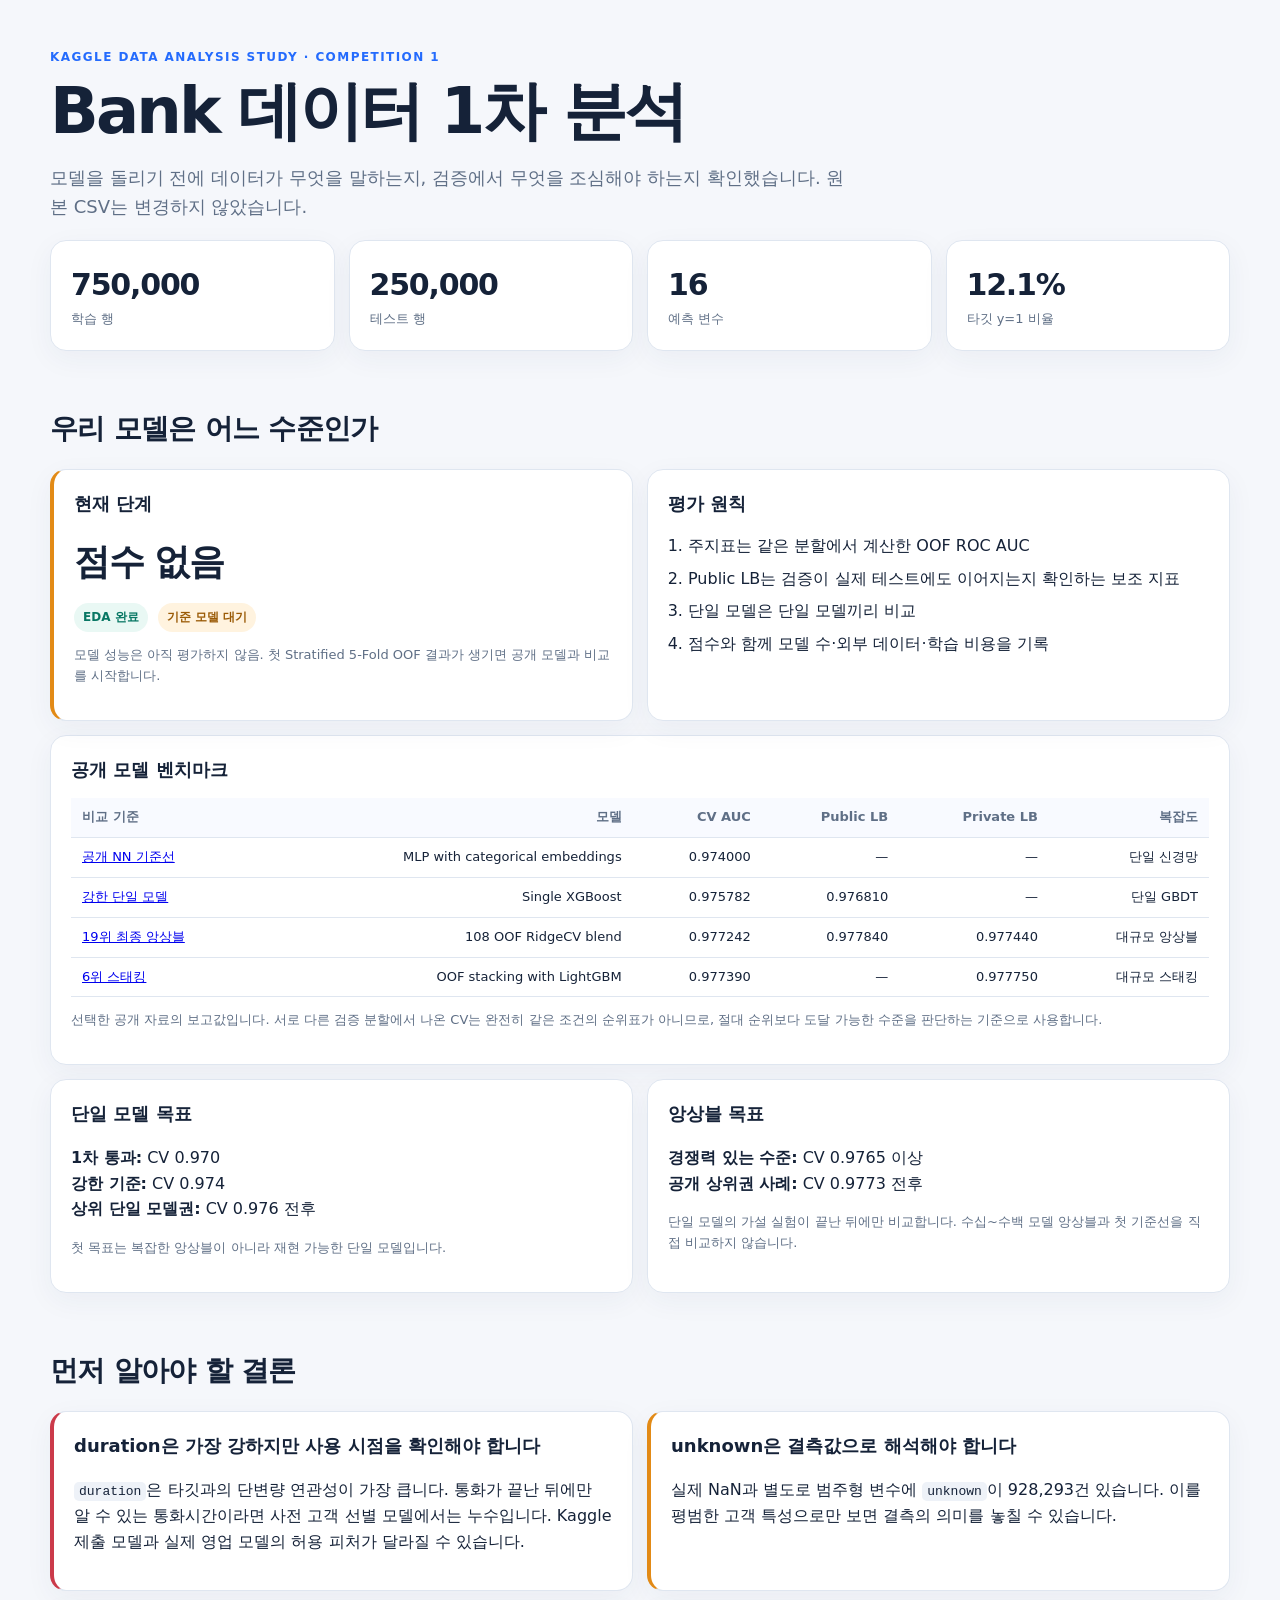
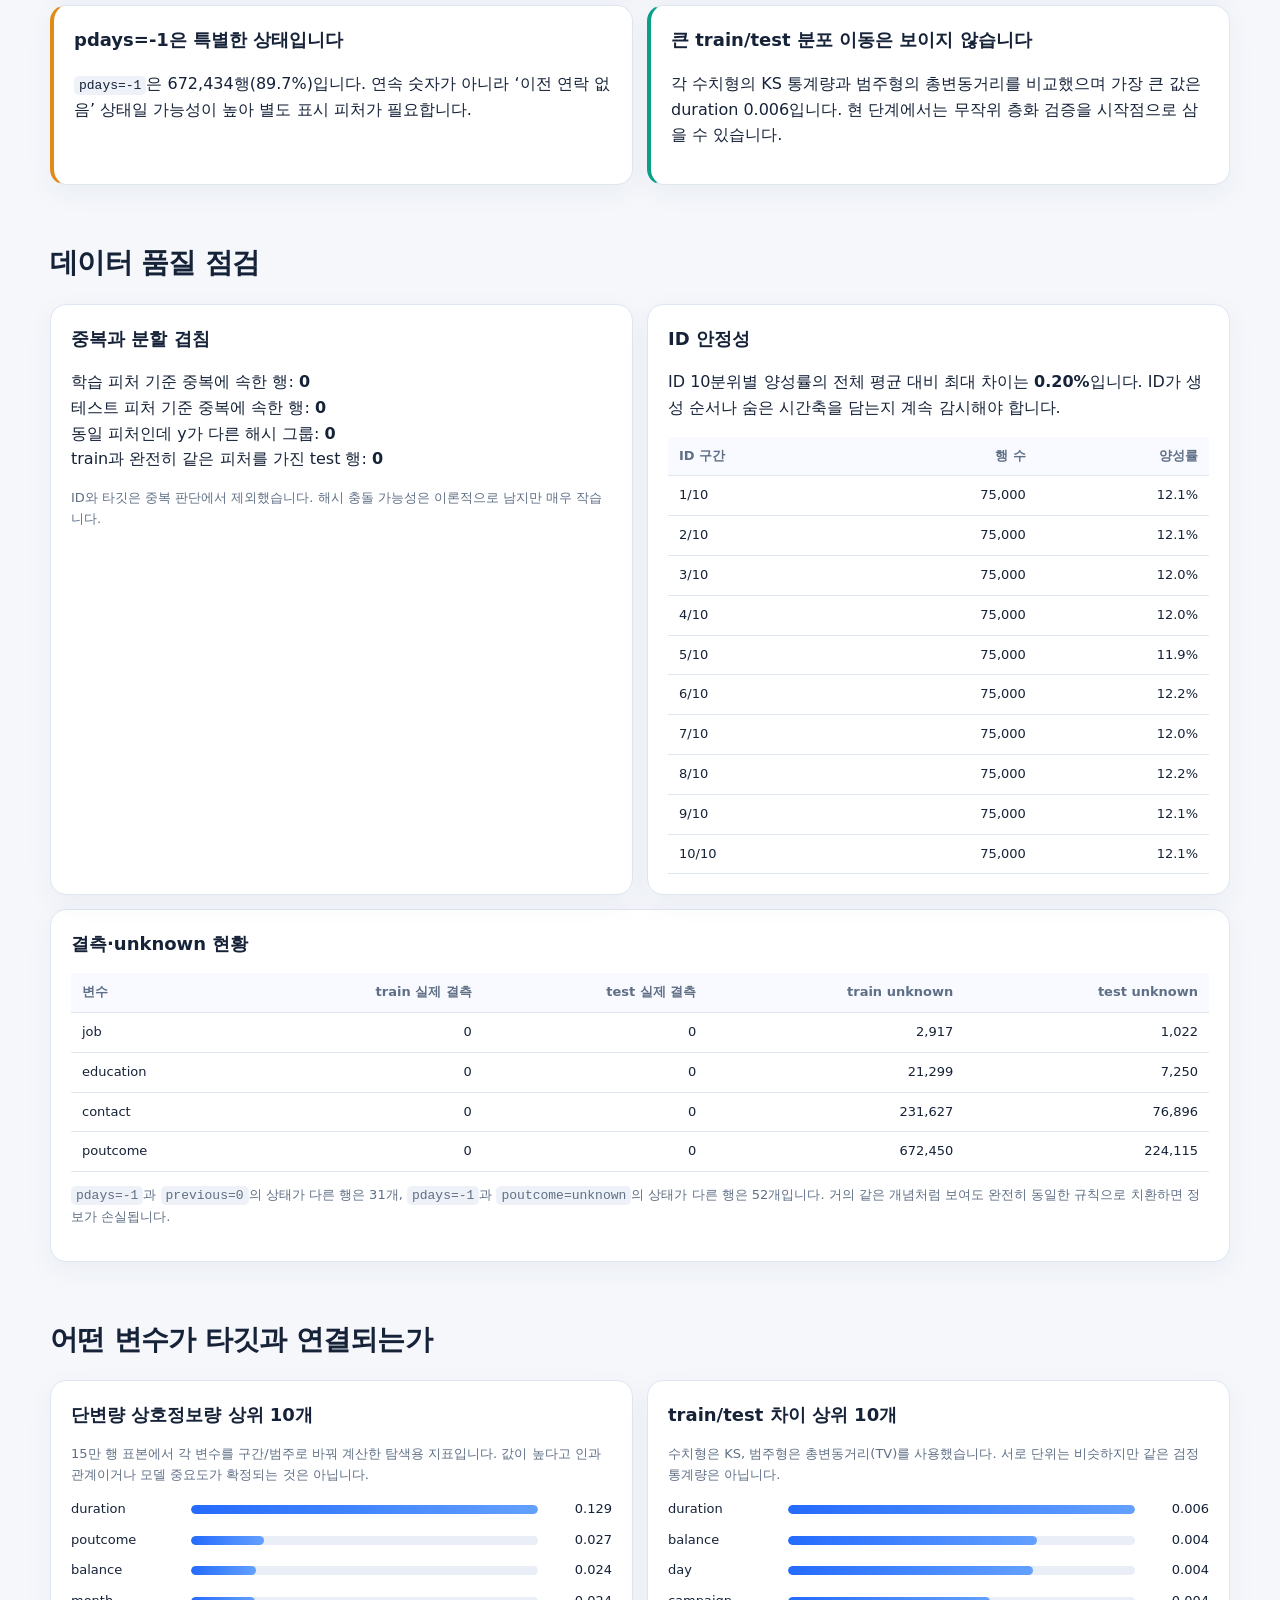
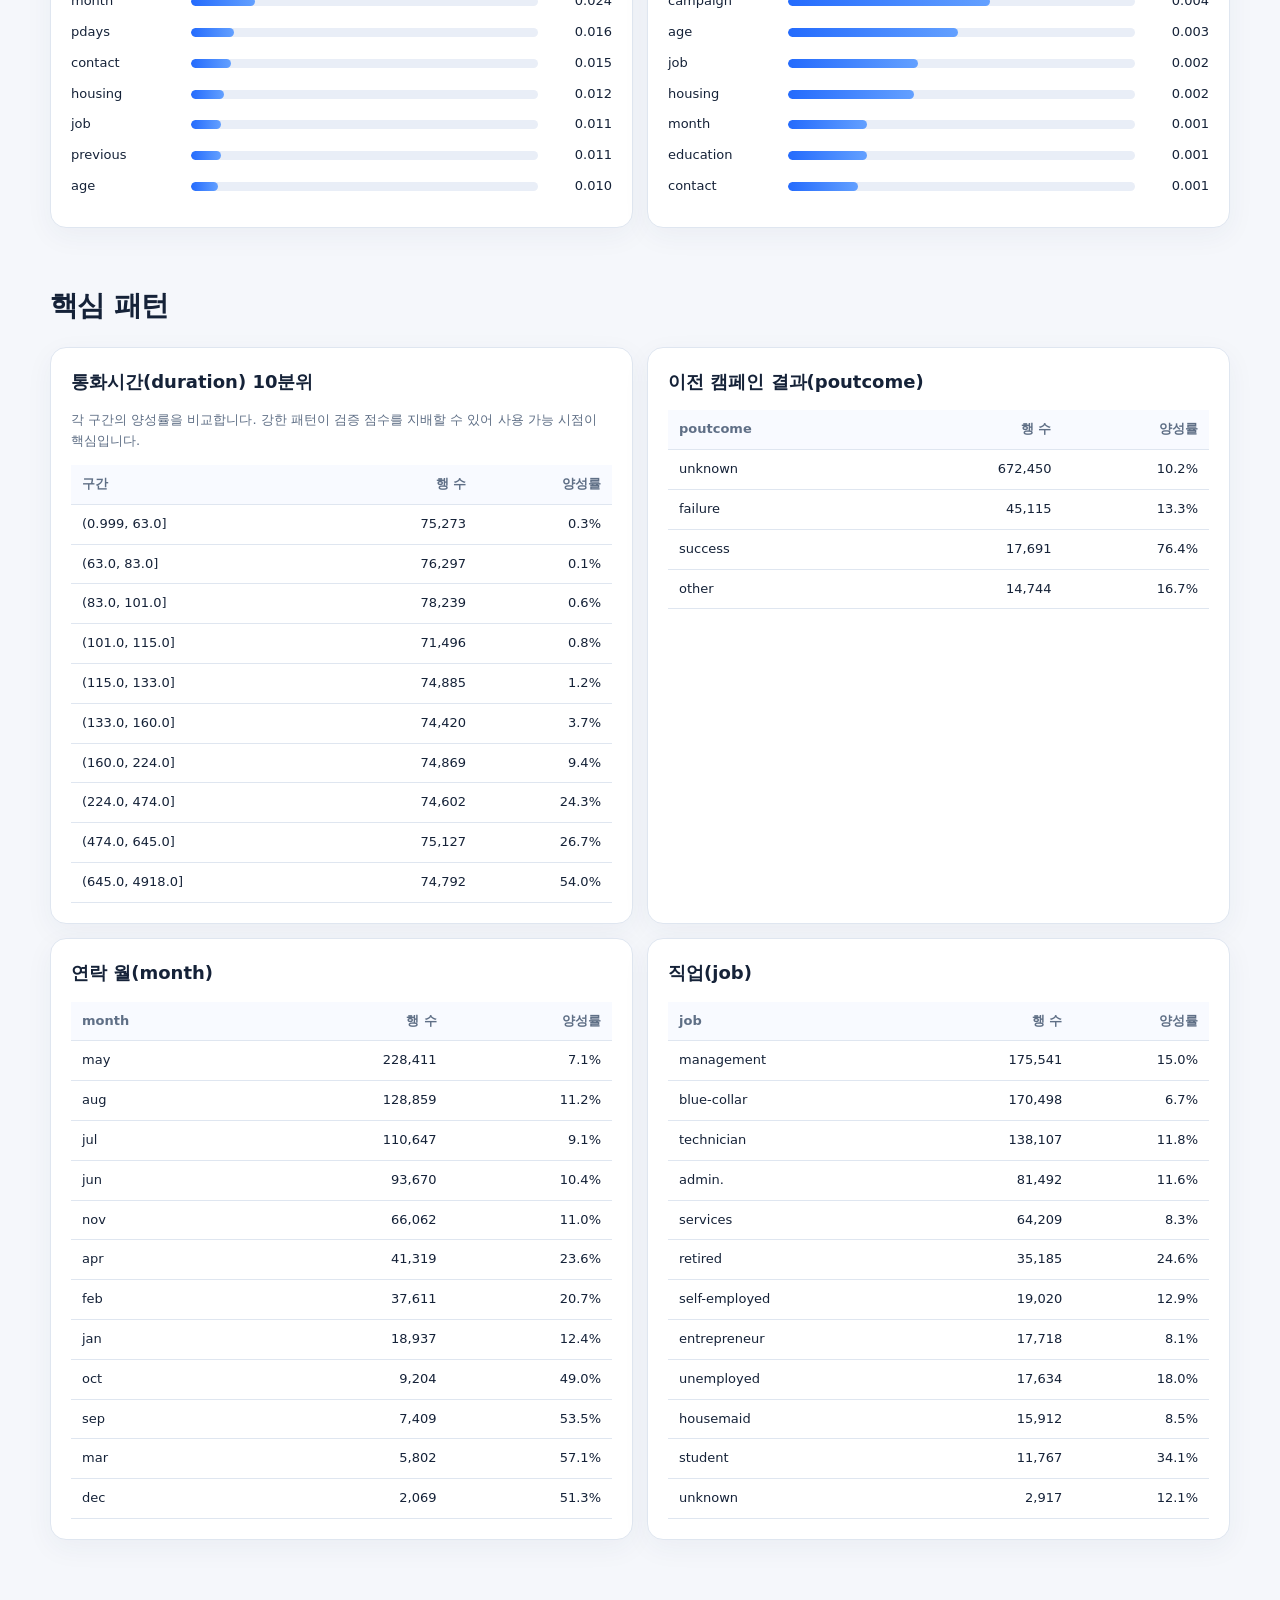
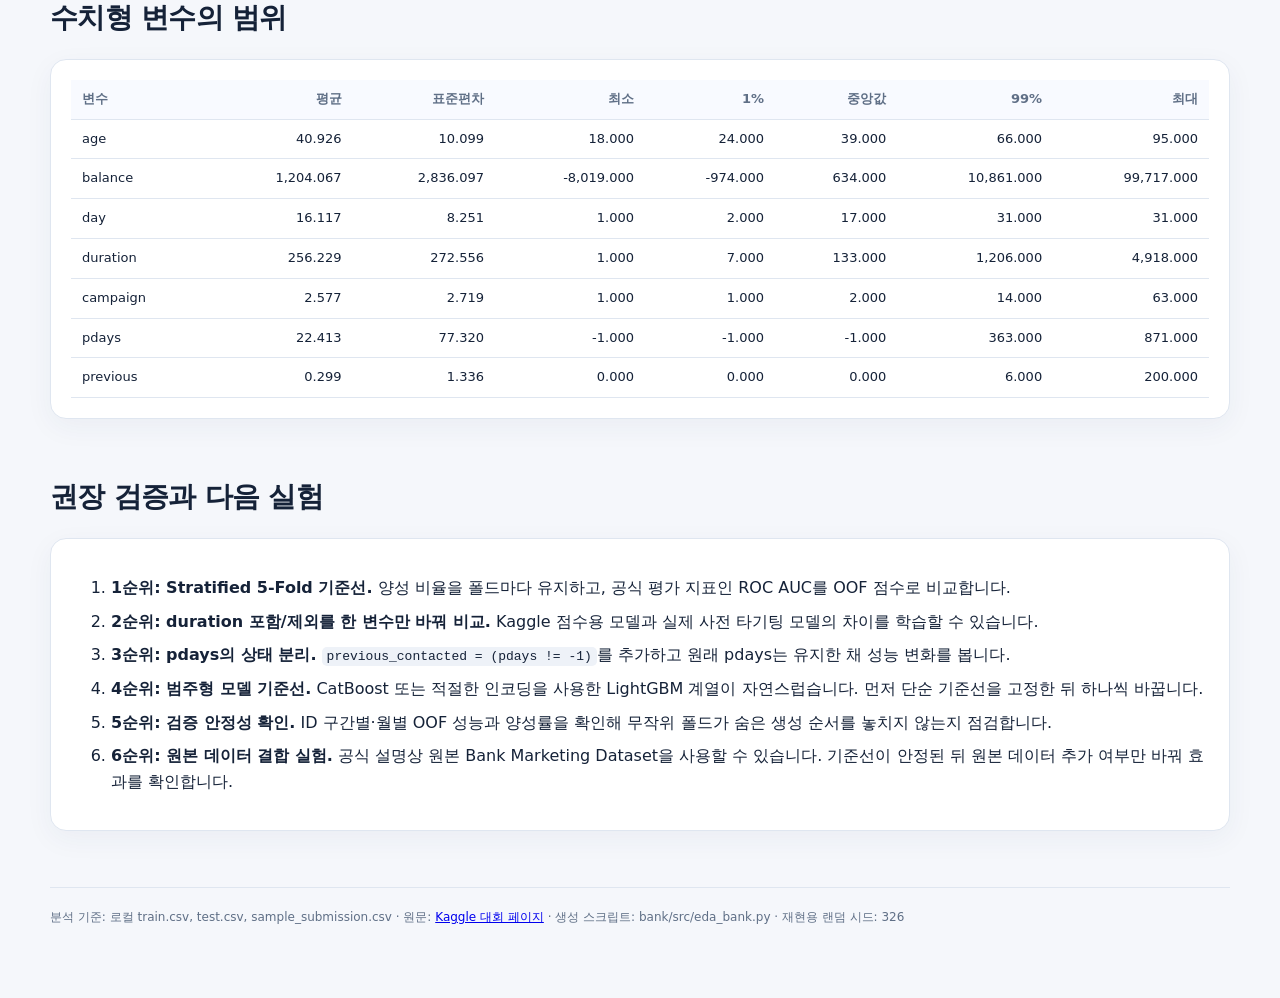
==== docs/index.html @ 04b2d2ef "Add public model benchmark dashboard" ====
<!doctype html><html lang="ko"><head><meta charset="utf-8"><meta name="viewport" content="width=device-width,initial-scale=1"><meta name="description" content="Bank Kaggle 데이터 1차 EDA"><title>Bank 데이터 1차 분석</title><style>
    :root{--bg:#f5f7fb;--card:#fff;--ink:#152238;--muted:#5f6f86;--line:#dfe6f0;--blue:#246bfd;--teal:#0b9f8a;--amber:#e28a16;--red:#cb3a4a}
    *{box-sizing:border-box}body{margin:0;background:var(--bg);color:var(--ink);font-family:Inter,"Noto Sans KR",system-ui,sans-serif;line-height:1.6}
    main{width:min(1180px,calc(100% - 32px));margin:auto;padding:48px 0 72px}.eyebrow{color:var(--blue);font-weight:800;font-size:12px;letter-spacing:.12em;text-transform:uppercase}
    h1{font-size:clamp(36px,6vw,64px);line-height:1.08;letter-spacing:-.045em;margin:10px 0 14px}.lead{font-size:18px;color:var(--muted);max-width:800px}
    h2{font-size:28px;letter-spacing:-.025em;margin:56px 0 18px}h3{margin:0 0 14px;font-size:18px}.grid{display:grid;grid-template-columns:repeat(4,1fr);gap:14px}.two{grid-template-columns:repeat(2,1fr)}
    .card,article{background:var(--card);border:1px solid var(--line);border-radius:16px;padding:20px;box-shadow:0 8px 28px rgba(33,56,93,.05)}.metric{font-size:30px;font-weight:800;letter-spacing:-.04em}.label,.note{color:var(--muted);font-size:13px}
    .finding{border-left:4px solid var(--blue)}.warning{border-left-color:var(--amber)}.risk{border-left-color:var(--red)}.good{border-left-color:var(--teal)}
    .status-line{display:flex;align-items:center;gap:10px;margin-top:12px}.pill{display:inline-flex;padding:5px 9px;border-radius:999px;background:#e9f8f4;color:#087764;font-size:12px;font-weight:800}.pending{background:#fff3df;color:#9a5a05}.score-empty{font-size:36px;font-weight:800;letter-spacing:-.04em}.rule-list{margin:0;padding-left:20px}.rule-list li{margin:7px 0}
    .table-wrap{overflow-x:auto}table{width:100%;border-collapse:collapse;font-size:13px}th,td{padding:9px 11px;border-bottom:1px solid var(--line);text-align:right;white-space:nowrap}th{color:var(--muted);font-weight:700;background:#f8faff}th:first-child,td:first-child{text-align:left}
    .bar-row{display:grid;grid-template-columns:110px 1fr 64px;gap:10px;align-items:center;margin:10px 0;font-size:13px}.bar-track{height:9px;background:#e9eef7;border-radius:9px;overflow:hidden}.bar-track span{display:block;height:100%;background:linear-gradient(90deg,var(--blue),#63a0ff);border-radius:9px}.bar-value{text-align:right;font-variant-numeric:tabular-nums}
    code{background:#eef2f8;padding:2px 5px;border-radius:5px}ol li{margin:8px 0}.small{font-size:12px;color:var(--muted)}footer{margin-top:56px;padding-top:20px;border-top:1px solid var(--line);color:var(--muted);font-size:12px}
    @media(max-width:820px){.grid,.two{grid-template-columns:1fr 1fr}}@media(max-width:560px){main{padding-top:28px}.grid,.two{grid-template-columns:1fr}.bar-row{grid-template-columns:88px 1fr 58px}h2{margin-top:42px}}
    </style></head>
    <body><main><div class="eyebrow">Kaggle Data Analysis Study · Competition 1</div><h1>Bank 데이터 1차 분석</h1>
    <p class="lead">모델을 돌리기 전에 데이터가 무엇을 말하는지, 검증에서 무엇을 조심해야 하는지 확인했습니다. 원본 CSV는 변경하지 않았습니다.</p>
    <section class="grid"><div class="card"><div class="metric">750,000</div><div class="label">학습 행</div></div><div class="card"><div class="metric">250,000</div><div class="label">테스트 행</div></div><div class="card"><div class="metric">16</div><div class="label">예측 변수</div></div><div class="card"><div class="metric">12.1%</div><div class="label">타깃 y=1 비율</div></div></section>

    <h2>우리 모델은 어느 수준인가</h2><section class="grid two">
      <article class="finding warning"><h3>현재 단계</h3><div class="score-empty">점수 없음</div><div class="status-line"><span class="pill">EDA 완료</span><span class="pill pending">기준 모델 대기</span></div><p class="note">모델 성능은 아직 평가하지 않음. 첫 Stratified 5-Fold OOF 결과가 생기면 공개 모델과 비교를 시작합니다.</p></article>
      <article><h3>평가 원칙</h3><ol class="rule-list"><li>주지표는 같은 분할에서 계산한 OOF ROC AUC</li><li>Public LB는 검증이 실제 테스트에도 이어지는지 확인하는 보조 지표</li><li>단일 모델은 단일 모델끼리 비교</li><li>점수와 함께 모델 수·외부 데이터·학습 비용을 기록</li></ol></article>
    </section>
    <article style="margin-top:14px"><h3>공개 모델 벤치마크</h3><div class="table-wrap"><table><thead><tr><th>비교 기준</th><th>모델</th><th>CV AUC</th><th>Public LB</th><th>Private LB</th><th>복잡도</th></tr></thead><tbody><tr><td><a href="https://www.kaggle.com/competitions/playground-series-s5e8/discussion/600617" target="_blank" rel="noopener noreferrer">공개 NN 기준선</a></td><td>MLP with categorical embeddings</td><td>0.974000</td><td>—</td><td>—</td><td>단일 신경망</td></tr><tr><td><a href="https://www.kaggle.com/code/mahoganybuttstrings/pg-s5e8-single-xgb-cv-0-975782-lb-0-97681" target="_blank" rel="noopener noreferrer">강한 단일 모델</a></td><td>Single XGBoost</td><td>0.975782</td><td>0.976810</td><td>—</td><td>단일 GBDT</td></tr><tr><td><a href="https://www.kaggle.com/competitions/playground-series-s5e8/writeups/19th-place-solution-108-oofs-blending-with-ridgecv" target="_blank" rel="noopener noreferrer">19위 최종 앙상블</a></td><td>108 OOF RidgeCV blend</td><td>0.977242</td><td>0.977840</td><td>0.977440</td><td>대규모 앙상블</td></tr><tr><td><a href="https://www.kaggle.com/competitions/playground-series-s5e8/writeups/6th-place-solution-oof-stacking-with-lgbm" target="_blank" rel="noopener noreferrer">6위 스태킹</a></td><td>OOF stacking with LightGBM</td><td>0.977390</td><td>—</td><td>0.977750</td><td>대규모 스태킹</td></tr></tbody></table></div><p class="note">선택한 공개 자료의 보고값입니다. 서로 다른 검증 분할에서 나온 CV는 완전히 같은 조건의 순위표가 아니므로, 절대 순위보다 도달 가능한 수준을 판단하는 기준으로 사용합니다.</p></article>
    <section class="grid two" style="margin-top:14px"><article><h3>단일 모델 목표</h3><p><strong>1차 통과:</strong> CV 0.970<br><strong>강한 기준:</strong> CV 0.974<br><strong>상위 단일 모델권:</strong> CV 0.976 전후</p><p class="note">첫 목표는 복잡한 앙상블이 아니라 재현 가능한 단일 모델입니다.</p></article><article><h3>앙상블 목표</h3><p><strong>경쟁력 있는 수준:</strong> CV 0.9765 이상<br><strong>공개 상위권 사례:</strong> CV 0.9773 전후</p><p class="note">단일 모델의 가설 실험이 끝난 뒤에만 비교합니다. 수십~수백 모델 앙상블과 첫 기준선을 직접 비교하지 않습니다.</p></article></section>

    <h2>먼저 알아야 할 결론</h2><section class="grid two">
      <article class="finding risk"><h3>duration은 가장 강하지만 사용 시점을 확인해야 합니다</h3><p><code>duration</code>은 타깃과의 단변량 연관성이 가장 큽니다. 통화가 끝난 뒤에만 알 수 있는 통화시간이라면 사전 고객 선별 모델에서는 누수입니다. Kaggle 제출 모델과 실제 영업 모델의 허용 피처가 달라질 수 있습니다.</p></article>
      <article class="finding warning"><h3>unknown은 결측값으로 해석해야 합니다</h3><p>실제 NaN과 별도로 범주형 변수에 <code>unknown</code>이 928,293건 있습니다. 이를 평범한 고객 특성으로만 보면 결측의 의미를 놓칠 수 있습니다.</p></article>
      <article class="finding warning"><h3>pdays=-1은 특별한 상태입니다</h3><p><code>pdays=-1</code>은 672,434행(89.7%)입니다. 연속 숫자가 아니라 ‘이전 연락 없음’ 상태일 가능성이 높아 별도 표시 피처가 필요합니다.</p></article>
      <article class="finding good"><h3>큰 train/test 분포 이동은 보이지 않습니다</h3><p>각 수치형의 KS 통계량과 범주형의 총변동거리를 비교했으며 가장 큰 값은 duration 0.006입니다. 현 단계에서는 무작위 층화 검증을 시작점으로 삼을 수 있습니다.</p></article>
    </section>

    <h2>데이터 품질 점검</h2><section class="grid two"><article><h3>중복과 분할 겹침</h3>
      <p>학습 피처 기준 중복에 속한 행: <strong>0</strong><br>테스트 피처 기준 중복에 속한 행: <strong>0</strong><br>동일 피처인데 y가 다른 해시 그룹: <strong>0</strong><br>train과 완전히 같은 피처를 가진 test 행: <strong>0</strong></p>
      <p class="note">ID와 타깃은 중복 판단에서 제외했습니다. 해시 충돌 가능성은 이론적으로 남지만 매우 작습니다.</p></article>
      <article><h3>ID 안정성</h3><p>ID 10분위별 양성률의 전체 평균 대비 최대 차이는 <strong>0.20%</strong>입니다. ID가 생성 순서나 숨은 시간축을 담는지 계속 감시해야 합니다.</p><div class="table-wrap"><table><thead><tr><th>ID 구간</th><th>행 수</th><th>양성률</th></tr></thead><tbody><tr><td>1/10</td><td>75,000</td><td>12.1%</td></tr><tr><td>2/10</td><td>75,000</td><td>12.1%</td></tr><tr><td>3/10</td><td>75,000</td><td>12.0%</td></tr><tr><td>4/10</td><td>75,000</td><td>12.0%</td></tr><tr><td>5/10</td><td>75,000</td><td>11.9%</td></tr><tr><td>6/10</td><td>75,000</td><td>12.2%</td></tr><tr><td>7/10</td><td>75,000</td><td>12.0%</td></tr><tr><td>8/10</td><td>75,000</td><td>12.2%</td></tr><tr><td>9/10</td><td>75,000</td><td>12.1%</td></tr><tr><td>10/10</td><td>75,000</td><td>12.1%</td></tr></tbody></table></div></article></section>
    <article style="margin-top:14px"><h3>결측·unknown 현황</h3><div class="table-wrap"><table><thead><tr><th>변수</th><th>train 실제 결측</th><th>test 실제 결측</th><th>train unknown</th><th>test unknown</th></tr></thead><tbody><tr><td>job</td><td>0</td><td>0</td><td>2,917</td><td>1,022</td></tr><tr><td>education</td><td>0</td><td>0</td><td>21,299</td><td>7,250</td></tr><tr><td>contact</td><td>0</td><td>0</td><td>231,627</td><td>76,896</td></tr><tr><td>poutcome</td><td>0</td><td>0</td><td>672,450</td><td>224,115</td></tr></tbody></table></div><p class="note"><code>pdays=-1</code>과 <code>previous=0</code>의 상태가 다른 행은 31개, <code>pdays=-1</code>과 <code>poutcome=unknown</code>의 상태가 다른 행은 52개입니다. 거의 같은 개념처럼 보여도 완전히 동일한 규칙으로 치환하면 정보가 손실됩니다.</p></article>

    <h2>어떤 변수가 타깃과 연결되는가</h2><section class="grid two"><article><h3>단변량 상호정보량 상위 10개</h3><p class="note">15만 행 표본에서 각 변수를 구간/범주로 바꿔 계산한 탐색용 지표입니다. 값이 높다고 인과관계이거나 모델 중요도가 확정되는 것은 아닙니다.</p><div class="bar-row"><div class="bar-label">duration</div><div class="bar-track"><span style="width:100.0%"></span></div><div class="bar-value">0.129</div></div><div class="bar-row"><div class="bar-label">poutcome</div><div class="bar-track"><span style="width:20.9%"></span></div><div class="bar-value">0.027</div></div><div class="bar-row"><div class="bar-label">balance</div><div class="bar-track"><span style="width:18.8%"></span></div><div class="bar-value">0.024</div></div><div class="bar-row"><div class="bar-label">month</div><div class="bar-track"><span style="width:18.3%"></span></div><div class="bar-value">0.024</div></div><div class="bar-row"><div class="bar-label">pdays</div><div class="bar-track"><span style="width:12.4%"></span></div><div class="bar-value">0.016</div></div><div class="bar-row"><div class="bar-label">contact</div><div class="bar-track"><span style="width:11.6%"></span></div><div class="bar-value">0.015</div></div><div class="bar-row"><div class="bar-label">housing</div><div class="bar-track"><span style="width:9.5%"></span></div><div class="bar-value">0.012</div></div><div class="bar-row"><div class="bar-label">job</div><div class="bar-track"><span style="width:8.7%"></span></div><div class="bar-value">0.011</div></div><div class="bar-row"><div class="bar-label">previous</div><div class="bar-track"><span style="width:8.7%"></span></div><div class="bar-value">0.011</div></div><div class="bar-row"><div class="bar-label">age</div><div class="bar-track"><span style="width:7.8%"></span></div><div class="bar-value">0.010</div></div></article>
    <article><h3>train/test 차이 상위 10개</h3><p class="note">수치형은 KS, 범주형은 총변동거리(TV)를 사용했습니다. 서로 단위는 비슷하지만 같은 검정통계량은 아닙니다.</p><div class="bar-row"><div class="bar-label">duration</div><div class="bar-track"><span style="width:100.0%"></span></div><div class="bar-value">0.006</div></div><div class="bar-row"><div class="bar-label">balance</div><div class="bar-track"><span style="width:71.7%"></span></div><div class="bar-value">0.004</div></div><div class="bar-row"><div class="bar-label">day</div><div class="bar-track"><span style="width:70.7%"></span></div><div class="bar-value">0.004</div></div><div class="bar-row"><div class="bar-label">campaign</div><div class="bar-track"><span style="width:58.1%"></span></div><div class="bar-value">0.004</div></div><div class="bar-row"><div class="bar-label">age</div><div class="bar-track"><span style="width:48.9%"></span></div><div class="bar-value">0.003</div></div><div class="bar-row"><div class="bar-label">job</div><div class="bar-track"><span style="width:37.4%"></span></div><div class="bar-value">0.002</div></div><div class="bar-row"><div class="bar-label">housing</div><div class="bar-track"><span style="width:36.4%"></span></div><div class="bar-value">0.002</div></div><div class="bar-row"><div class="bar-label">month</div><div class="bar-track"><span style="width:22.7%"></span></div><div class="bar-value">0.001</div></div><div class="bar-row"><div class="bar-label">education</div><div class="bar-track"><span style="width:22.7%"></span></div><div class="bar-value">0.001</div></div><div class="bar-row"><div class="bar-label">contact</div><div class="bar-track"><span style="width:20.3%"></span></div><div class="bar-value">0.001</div></div></article></section>

    <h2>핵심 패턴</h2><section class="grid two"><article><h3>통화시간(duration) 10분위</h3><p class="note">각 구간의 양성률을 비교합니다. 강한 패턴이 검증 점수를 지배할 수 있어 사용 가능 시점이 핵심입니다.</p><div class="table-wrap"><table><thead><tr><th>구간</th><th>행 수</th><th>양성률</th></tr></thead><tbody><tr><td>(0.999, 63.0]</td><td>75,273</td><td>0.3%</td></tr><tr><td>(63.0, 83.0]</td><td>76,297</td><td>0.1%</td></tr><tr><td>(83.0, 101.0]</td><td>78,239</td><td>0.6%</td></tr><tr><td>(101.0, 115.0]</td><td>71,496</td><td>0.8%</td></tr><tr><td>(115.0, 133.0]</td><td>74,885</td><td>1.2%</td></tr><tr><td>(133.0, 160.0]</td><td>74,420</td><td>3.7%</td></tr><tr><td>(160.0, 224.0]</td><td>74,869</td><td>9.4%</td></tr><tr><td>(224.0, 474.0]</td><td>74,602</td><td>24.3%</td></tr><tr><td>(474.0, 645.0]</td><td>75,127</td><td>26.7%</td></tr><tr><td>(645.0, 4918.0]</td><td>74,792</td><td>54.0%</td></tr></tbody></table></div></article><article><h3>이전 캠페인 결과(poutcome)</h3><div class="table-wrap"><table><thead><tr><th>poutcome</th><th>행 수</th><th>양성률</th></tr></thead><tbody><tr><td>unknown</td><td>672,450</td><td>10.2%</td></tr><tr><td>failure</td><td>45,115</td><td>13.3%</td></tr><tr><td>success</td><td>17,691</td><td>76.4%</td></tr><tr><td>other</td><td>14,744</td><td>16.7%</td></tr></tbody></table></div></article><article><h3>연락 월(month)</h3><div class="table-wrap"><table><thead><tr><th>month</th><th>행 수</th><th>양성률</th></tr></thead><tbody><tr><td>may</td><td>228,411</td><td>7.1%</td></tr><tr><td>aug</td><td>128,859</td><td>11.2%</td></tr><tr><td>jul</td><td>110,647</td><td>9.1%</td></tr><tr><td>jun</td><td>93,670</td><td>10.4%</td></tr><tr><td>nov</td><td>66,062</td><td>11.0%</td></tr><tr><td>apr</td><td>41,319</td><td>23.6%</td></tr><tr><td>feb</td><td>37,611</td><td>20.7%</td></tr><tr><td>jan</td><td>18,937</td><td>12.4%</td></tr><tr><td>oct</td><td>9,204</td><td>49.0%</td></tr><tr><td>sep</td><td>7,409</td><td>53.5%</td></tr><tr><td>mar</td><td>5,802</td><td>57.1%</td></tr><tr><td>dec</td><td>2,069</td><td>51.3%</td></tr></tbody></table></div></article><article><h3>직업(job)</h3><div class="table-wrap"><table><thead><tr><th>job</th><th>행 수</th><th>양성률</th></tr></thead><tbody><tr><td>management</td><td>175,541</td><td>15.0%</td></tr><tr><td>blue-collar</td><td>170,498</td><td>6.7%</td></tr><tr><td>technician</td><td>138,107</td><td>11.8%</td></tr><tr><td>admin.</td><td>81,492</td><td>11.6%</td></tr><tr><td>services</td><td>64,209</td><td>8.3%</td></tr><tr><td>retired</td><td>35,185</td><td>24.6%</td></tr><tr><td>self-employed</td><td>19,020</td><td>12.9%</td></tr><tr><td>entrepreneur</td><td>17,718</td><td>8.1%</td></tr><tr><td>unemployed</td><td>17,634</td><td>18.0%</td></tr><tr><td>housemaid</td><td>15,912</td><td>8.5%</td></tr><tr><td>student</td><td>11,767</td><td>34.1%</td></tr><tr><td>unknown</td><td>2,917</td><td>12.1%</td></tr></tbody></table></div></article></section>

    <h2>수치형 변수의 범위</h2><article><div class="table-wrap"><table><thead><tr><th>변수</th><th>평균</th><th>표준편차</th><th>최소</th><th>1%</th><th>중앙값</th><th>99%</th><th>최대</th></tr></thead><tbody><tr><td>age</td><td>40.926</td><td>10.099</td><td>18.000</td><td>24.000</td><td>39.000</td><td>66.000</td><td>95.000</td></tr><tr><td>balance</td><td>1,204.067</td><td>2,836.097</td><td>-8,019.000</td><td>-974.000</td><td>634.000</td><td>10,861.000</td><td>99,717.000</td></tr><tr><td>day</td><td>16.117</td><td>8.251</td><td>1.000</td><td>2.000</td><td>17.000</td><td>31.000</td><td>31.000</td></tr><tr><td>duration</td><td>256.229</td><td>272.556</td><td>1.000</td><td>7.000</td><td>133.000</td><td>1,206.000</td><td>4,918.000</td></tr><tr><td>campaign</td><td>2.577</td><td>2.719</td><td>1.000</td><td>1.000</td><td>2.000</td><td>14.000</td><td>63.000</td></tr><tr><td>pdays</td><td>22.413</td><td>77.320</td><td>-1.000</td><td>-1.000</td><td>-1.000</td><td>363.000</td><td>871.000</td></tr><tr><td>previous</td><td>0.299</td><td>1.336</td><td>0.000</td><td>0.000</td><td>0.000</td><td>6.000</td><td>200.000</td></tr></tbody></table></div></article>

    <h2>권장 검증과 다음 실험</h2><article><ol>
      <li><strong>1순위: Stratified 5-Fold 기준선.</strong> 양성 비율을 폴드마다 유지하고, 공식 평가 지표인 ROC AUC를 OOF 점수로 비교합니다.</li>
      <li><strong>2순위: duration 포함/제외를 한 변수만 바꿔 비교.</strong> Kaggle 점수용 모델과 실제 사전 타기팅 모델의 차이를 학습할 수 있습니다.</li>
      <li><strong>3순위: pdays의 상태 분리.</strong> <code>previous_contacted = (pdays != -1)</code>를 추가하고 원래 pdays는 유지한 채 성능 변화를 봅니다.</li>
      <li><strong>4순위: 범주형 모델 기준선.</strong> CatBoost 또는 적절한 인코딩을 사용한 LightGBM 계열이 자연스럽습니다. 먼저 단순 기준선을 고정한 뒤 하나씩 바꿉니다.</li>
      <li><strong>5순위: 검증 안정성 확인.</strong> ID 구간별·월별 OOF 성능과 양성률을 확인해 무작위 폴드가 숨은 생성 순서를 놓치지 않는지 점검합니다.</li>
      <li><strong>6순위: 원본 데이터 결합 실험.</strong> 공식 설명상 원본 Bank Marketing Dataset을 사용할 수 있습니다. 기준선이 안정된 뒤 원본 데이터 추가 여부만 바꿔 효과를 확인합니다.</li>
    </ol></article>
    <footer>분석 기준: 로컬 train.csv, test.csv, sample_submission.csv · 원문: <a href="https://www.kaggle.com/competitions/playground-series-s5e8" target="_blank" rel="noopener noreferrer">Kaggle 대회 페이지</a> · 생성 스크립트: bank/src/eda_bank.py · 재현용 랜덤 시드: 326</footer></main></body></html>
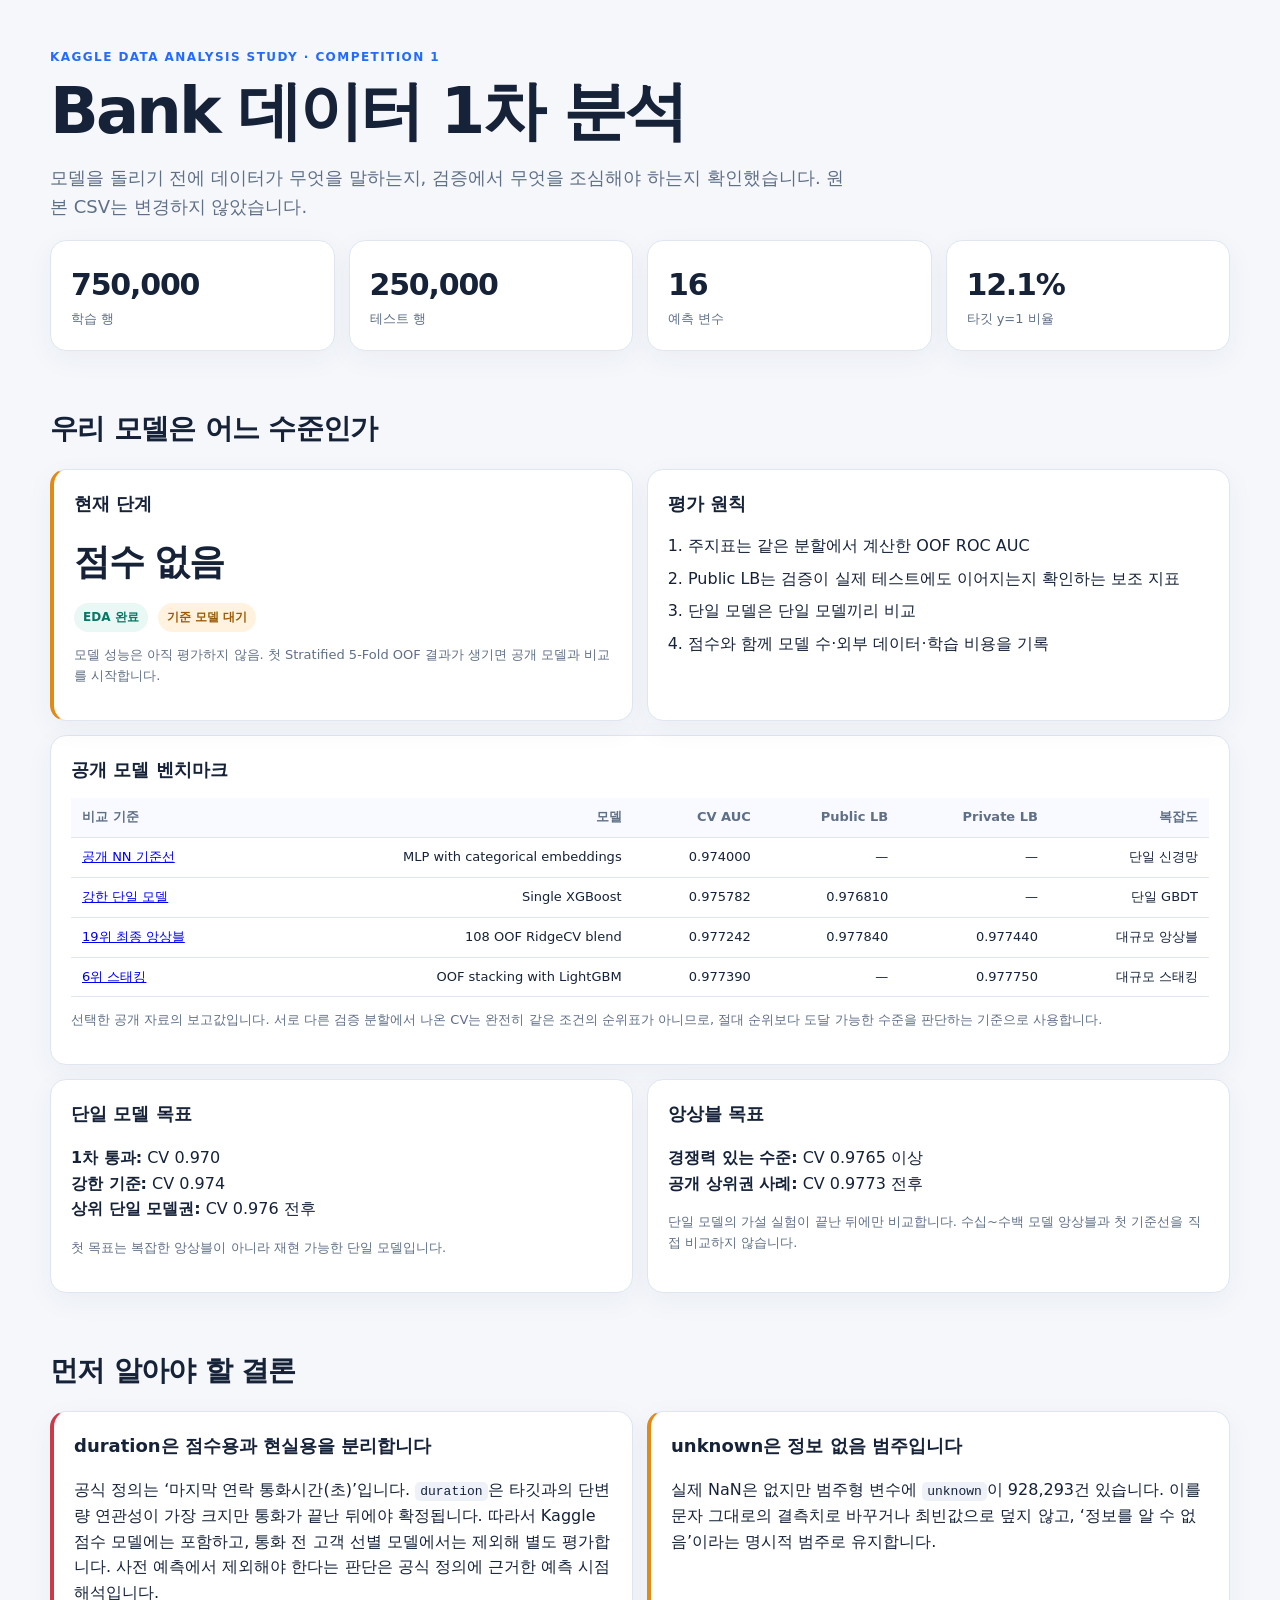
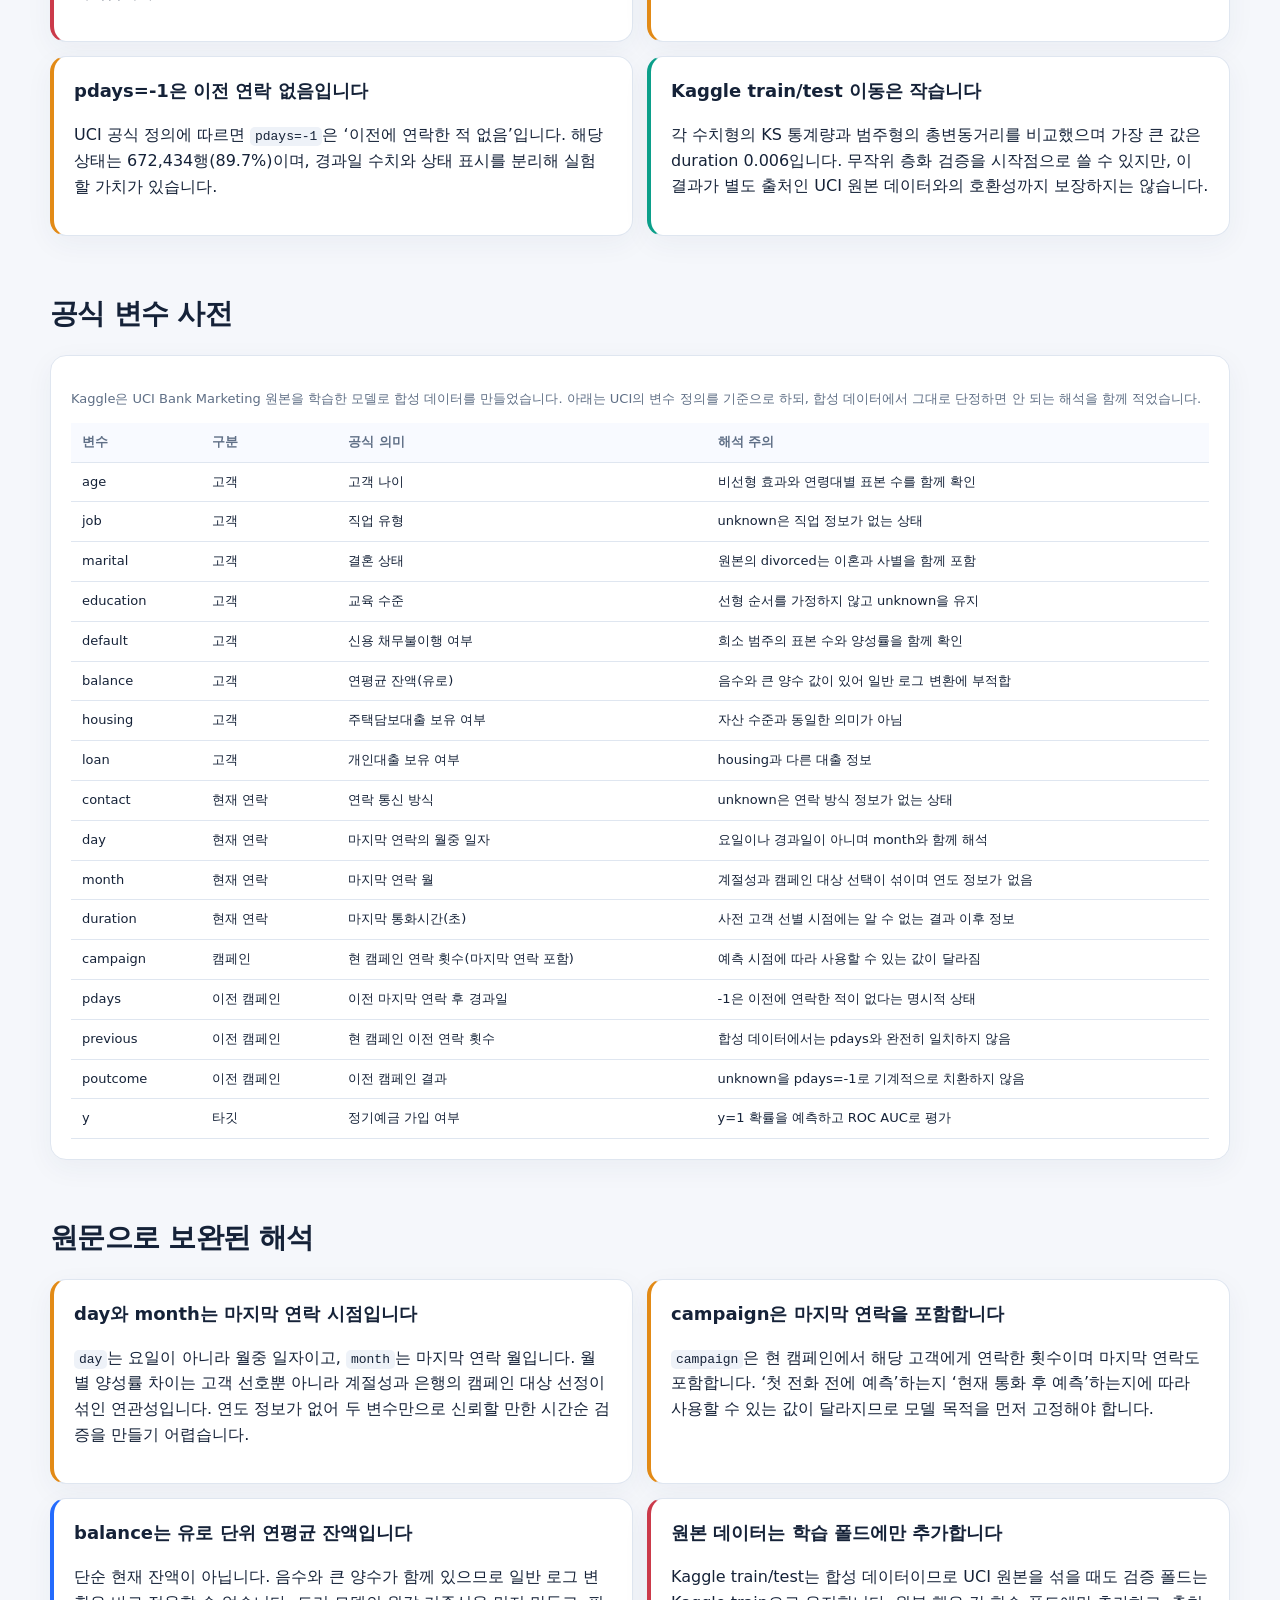
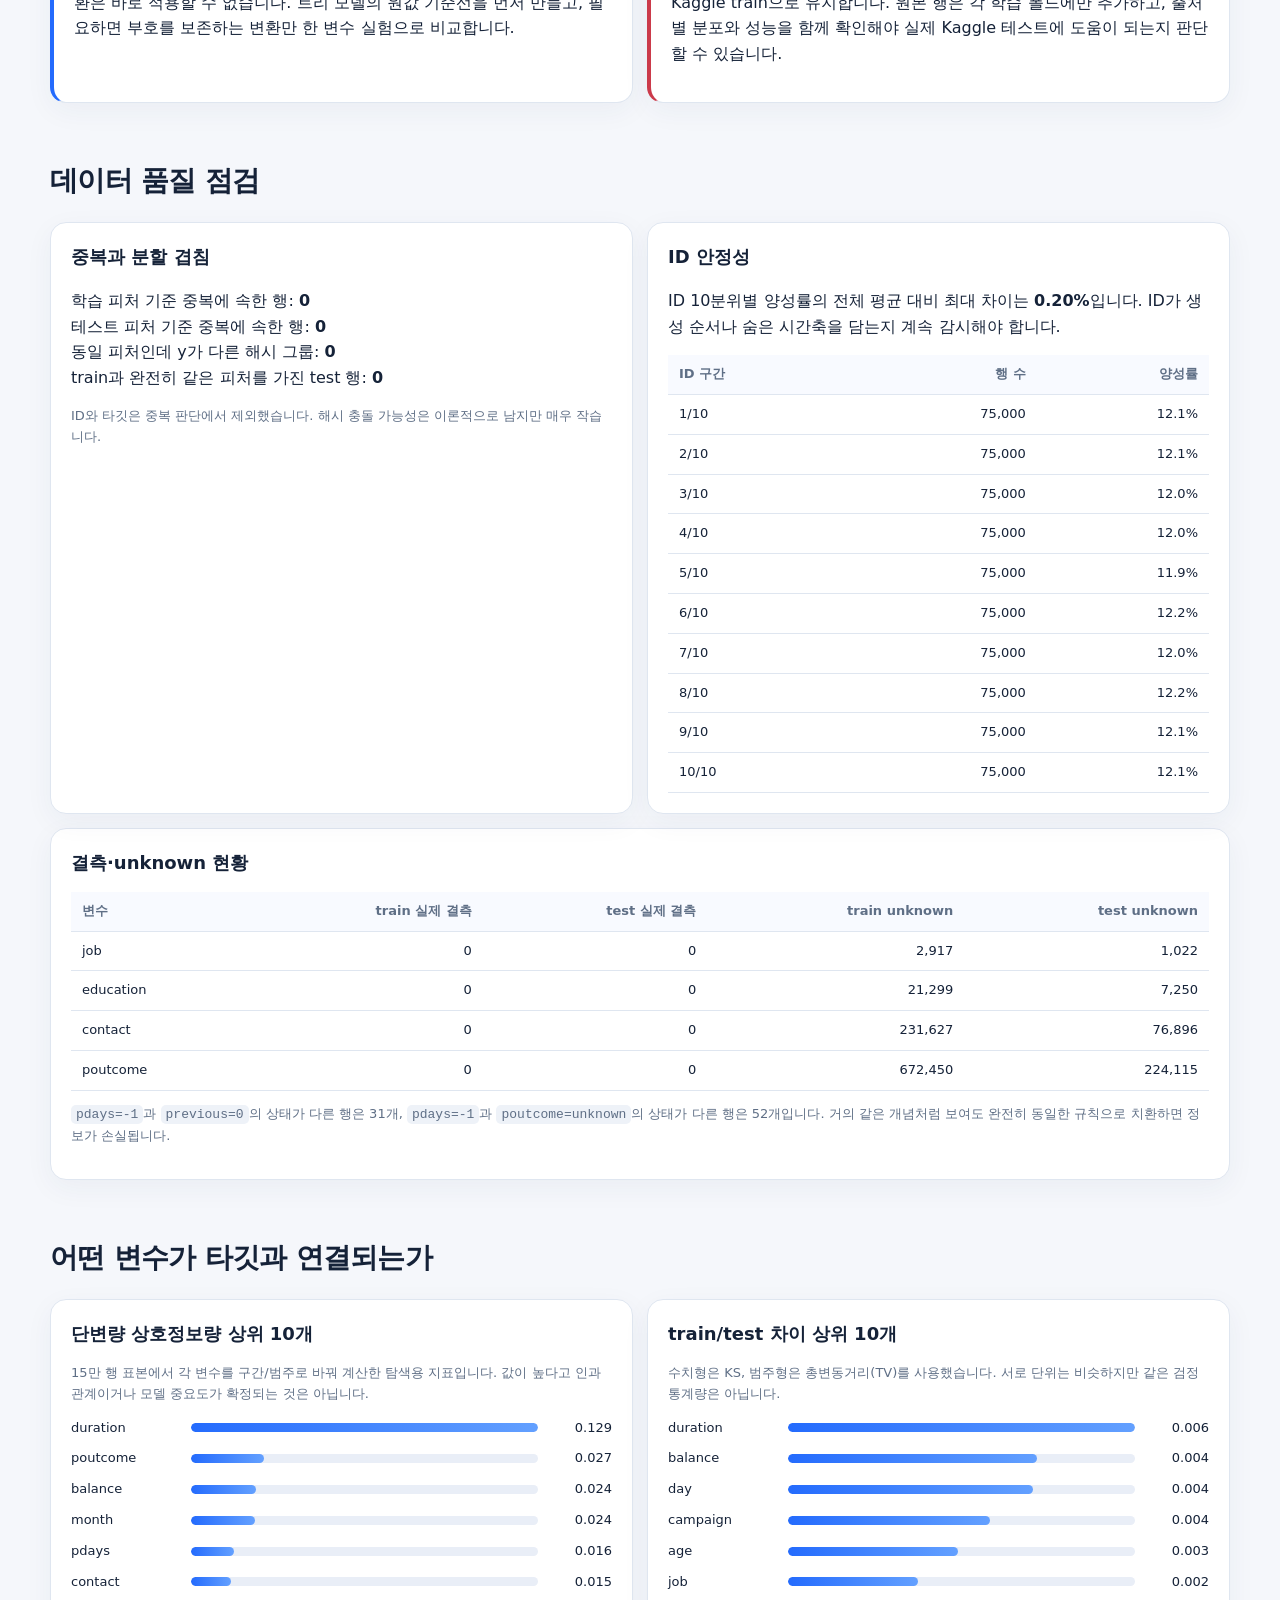
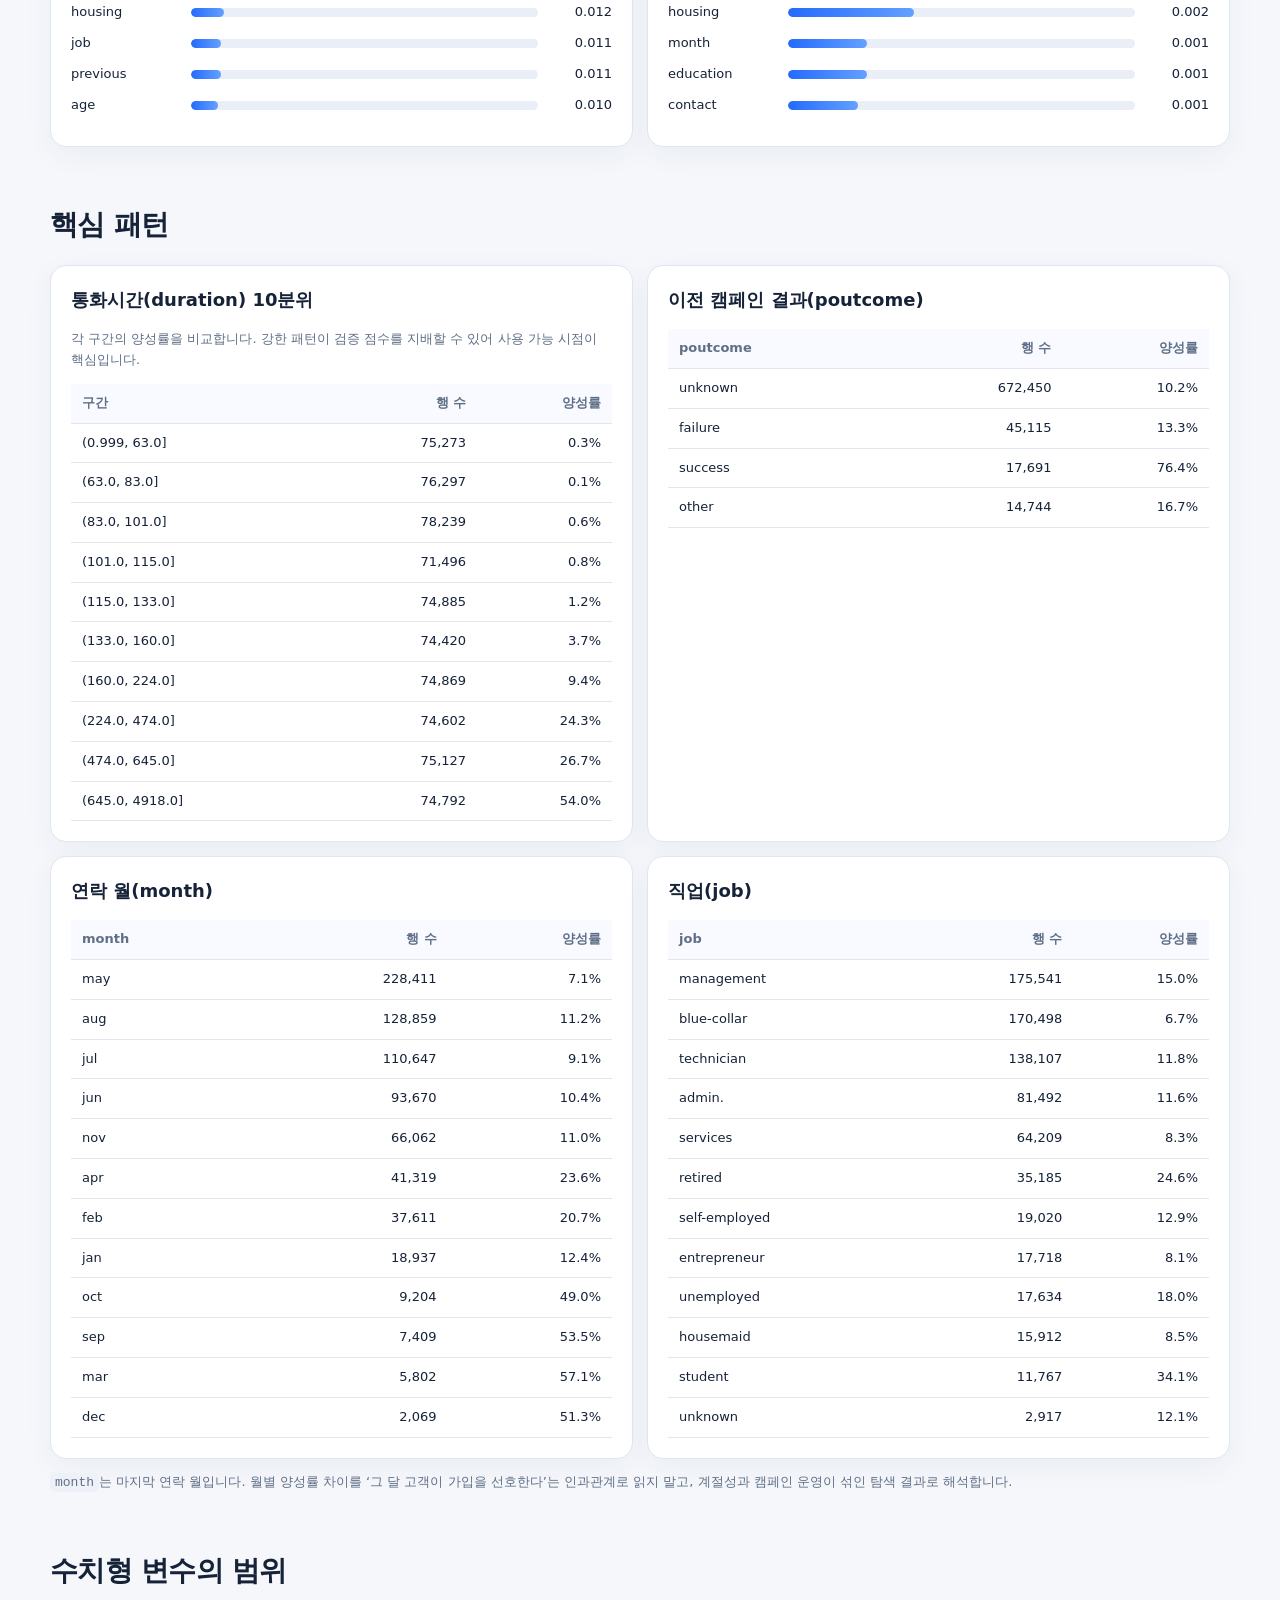
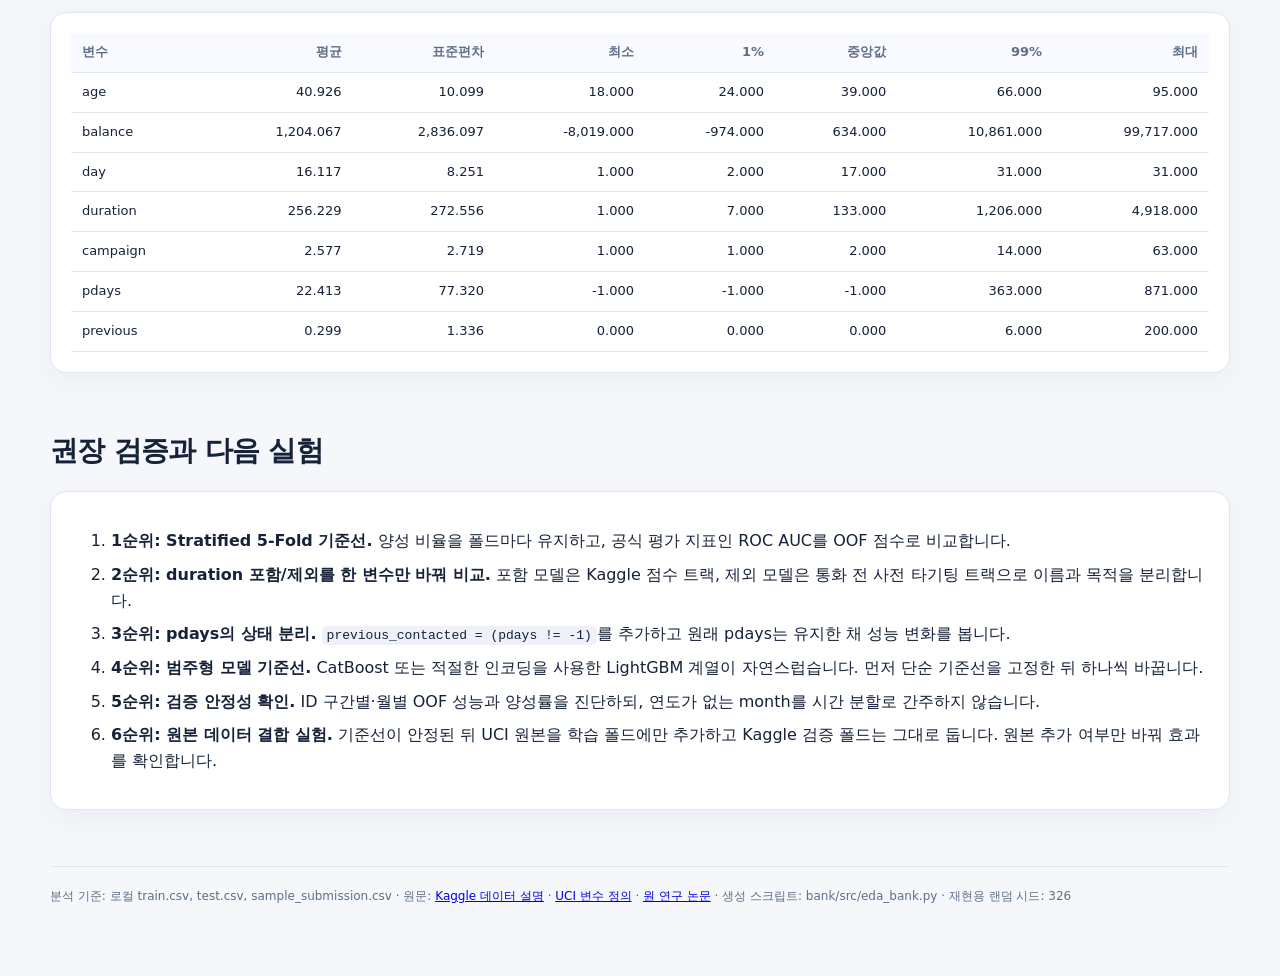
==== commit c93ce36f: "Clarify bank variable definitions and interpretation" ====
--- a/docs/index.html
+++ b/docs/index.html
@@ -7,7 +7,7 @@
     .card,article{background:var(--card);border:1px solid var(--line);border-radius:16px;padding:20px;box-shadow:0 8px 28px rgba(33,56,93,.05)}.metric{font-size:30px;font-weight:800;letter-spacing:-.04em}.label,.note{color:var(--muted);font-size:13px}
     .finding{border-left:4px solid var(--blue)}.warning{border-left-color:var(--amber)}.risk{border-left-color:var(--red)}.good{border-left-color:var(--teal)}
     .status-line{display:flex;align-items:center;gap:10px;margin-top:12px}.pill{display:inline-flex;padding:5px 9px;border-radius:999px;background:#e9f8f4;color:#087764;font-size:12px;font-weight:800}.pending{background:#fff3df;color:#9a5a05}.score-empty{font-size:36px;font-weight:800;letter-spacing:-.04em}.rule-list{margin:0;padding-left:20px}.rule-list li{margin:7px 0}
-    .table-wrap{overflow-x:auto}table{width:100%;border-collapse:collapse;font-size:13px}th,td{padding:9px 11px;border-bottom:1px solid var(--line);text-align:right;white-space:nowrap}th{color:var(--muted);font-weight:700;background:#f8faff}th:first-child,td:first-child{text-align:left}
+    .table-wrap{overflow-x:auto}table{width:100%;border-collapse:collapse;font-size:13px}th,td{padding:9px 11px;border-bottom:1px solid var(--line);text-align:right;white-space:nowrap}th{color:var(--muted);font-weight:700;background:#f8faff}th:first-child,td:first-child{text-align:left}.dictionary th,.dictionary td{text-align:left}.dictionary td:nth-child(3),.dictionary td:nth-child(4){white-space:normal;min-width:220px}
     .bar-row{display:grid;grid-template-columns:110px 1fr 64px;gap:10px;align-items:center;margin:10px 0;font-size:13px}.bar-track{height:9px;background:#e9eef7;border-radius:9px;overflow:hidden}.bar-track span{display:block;height:100%;background:linear-gradient(90deg,var(--blue),#63a0ff);border-radius:9px}.bar-value{text-align:right;font-variant-numeric:tabular-nums}
     code{background:#eef2f8;padding:2px 5px;border-radius:5px}ol li{margin:8px 0}.small{font-size:12px;color:var(--muted)}footer{margin-top:56px;padding-top:20px;border-top:1px solid var(--line);color:var(--muted);font-size:12px}
     @media(max-width:820px){.grid,.two{grid-template-columns:1fr 1fr}}@media(max-width:560px){main{padding-top:28px}.grid,.two{grid-template-columns:1fr}.bar-row{grid-template-columns:88px 1fr 58px}h2{margin-top:42px}}
@@ -24,10 +24,19 @@
     <section class="grid two" style="margin-top:14px"><article><h3>단일 모델 목표</h3><p><strong>1차 통과:</strong> CV 0.970<br><strong>강한 기준:</strong> CV 0.974<br><strong>상위 단일 모델권:</strong> CV 0.976 전후</p><p class="note">첫 목표는 복잡한 앙상블이 아니라 재현 가능한 단일 모델입니다.</p></article><article><h3>앙상블 목표</h3><p><strong>경쟁력 있는 수준:</strong> CV 0.9765 이상<br><strong>공개 상위권 사례:</strong> CV 0.9773 전후</p><p class="note">단일 모델의 가설 실험이 끝난 뒤에만 비교합니다. 수십~수백 모델 앙상블과 첫 기준선을 직접 비교하지 않습니다.</p></article></section>
 
     <h2>먼저 알아야 할 결론</h2><section class="grid two">
-      <article class="finding risk"><h3>duration은 가장 강하지만 사용 시점을 확인해야 합니다</h3><p><code>duration</code>은 타깃과의 단변량 연관성이 가장 큽니다. 통화가 끝난 뒤에만 알 수 있는 통화시간이라면 사전 고객 선별 모델에서는 누수입니다. Kaggle 제출 모델과 실제 영업 모델의 허용 피처가 달라질 수 있습니다.</p></article>
-      <article class="finding warning"><h3>unknown은 결측값으로 해석해야 합니다</h3><p>실제 NaN과 별도로 범주형 변수에 <code>unknown</code>이 928,293건 있습니다. 이를 평범한 고객 특성으로만 보면 결측의 의미를 놓칠 수 있습니다.</p></article>
-      <article class="finding warning"><h3>pdays=-1은 특별한 상태입니다</h3><p><code>pdays=-1</code>은 672,434행(89.7%)입니다. 연속 숫자가 아니라 ‘이전 연락 없음’ 상태일 가능성이 높아 별도 표시 피처가 필요합니다.</p></article>
-      <article class="finding good"><h3>큰 train/test 분포 이동은 보이지 않습니다</h3><p>각 수치형의 KS 통계량과 범주형의 총변동거리를 비교했으며 가장 큰 값은 duration 0.006입니다. 현 단계에서는 무작위 층화 검증을 시작점으로 삼을 수 있습니다.</p></article>
+      <article class="finding risk"><h3>duration은 점수용과 현실용을 분리합니다</h3><p>공식 정의는 ‘마지막 연락 통화시간(초)’입니다. <code>duration</code>은 타깃과의 단변량 연관성이 가장 크지만 통화가 끝난 뒤에야 확정됩니다. 따라서 Kaggle 점수 모델에는 포함하고, 통화 전 고객 선별 모델에서는 제외해 별도 평가합니다. 사전 예측에서 제외해야 한다는 판단은 공식 정의에 근거한 예측 시점 해석입니다.</p></article>
+      <article class="finding warning"><h3>unknown은 정보 없음 범주입니다</h3><p>실제 NaN은 없지만 범주형 변수에 <code>unknown</code>이 928,293건 있습니다. 이를 문자 그대로의 결측치로 바꾸거나 최빈값으로 덮지 않고, ‘정보를 알 수 없음’이라는 명시적 범주로 유지합니다.</p></article>
+      <article class="finding warning"><h3>pdays=-1은 이전 연락 없음입니다</h3><p>UCI 공식 정의에 따르면 <code>pdays=-1</code>은 ‘이전에 연락한 적 없음’입니다. 해당 상태는 672,434행(89.7%)이며, 경과일 수치와 상태 표시를 분리해 실험할 가치가 있습니다.</p></article>
+      <article class="finding good"><h3>Kaggle train/test 이동은 작습니다</h3><p>각 수치형의 KS 통계량과 범주형의 총변동거리를 비교했으며 가장 큰 값은 duration 0.006입니다. 무작위 층화 검증을 시작점으로 쓸 수 있지만, 이 결과가 별도 출처인 UCI 원본 데이터와의 호환성까지 보장하지는 않습니다.</p></article>
+    </section>
+
+    <h2>공식 변수 사전</h2><article><p class="note">Kaggle은 UCI Bank Marketing 원본을 학습한 모델로 합성 데이터를 만들었습니다. 아래는 UCI의 변수 정의를 기준으로 하되, 합성 데이터에서 그대로 단정하면 안 되는 해석을 함께 적었습니다.</p><div class="table-wrap"><table class="dictionary"><thead><tr><th>변수</th><th>구분</th><th>공식 의미</th><th>해석 주의</th></tr></thead><tbody><tr><td>age</td><td>고객</td><td>고객 나이</td><td>비선형 효과와 연령대별 표본 수를 함께 확인</td></tr><tr><td>job</td><td>고객</td><td>직업 유형</td><td>unknown은 직업 정보가 없는 상태</td></tr><tr><td>marital</td><td>고객</td><td>결혼 상태</td><td>원본의 divorced는 이혼과 사별을 함께 포함</td></tr><tr><td>education</td><td>고객</td><td>교육 수준</td><td>선형 순서를 가정하지 않고 unknown을 유지</td></tr><tr><td>default</td><td>고객</td><td>신용 채무불이행 여부</td><td>희소 범주의 표본 수와 양성률을 함께 확인</td></tr><tr><td>balance</td><td>고객</td><td>연평균 잔액(유로)</td><td>음수와 큰 양수 값이 있어 일반 로그 변환에 부적합</td></tr><tr><td>housing</td><td>고객</td><td>주택담보대출 보유 여부</td><td>자산 수준과 동일한 의미가 아님</td></tr><tr><td>loan</td><td>고객</td><td>개인대출 보유 여부</td><td>housing과 다른 대출 정보</td></tr><tr><td>contact</td><td>현재 연락</td><td>연락 통신 방식</td><td>unknown은 연락 방식 정보가 없는 상태</td></tr><tr><td>day</td><td>현재 연락</td><td>마지막 연락의 월중 일자</td><td>요일이나 경과일이 아니며 month와 함께 해석</td></tr><tr><td>month</td><td>현재 연락</td><td>마지막 연락 월</td><td>계절성과 캠페인 대상 선택이 섞이며 연도 정보가 없음</td></tr><tr><td>duration</td><td>현재 연락</td><td>마지막 통화시간(초)</td><td>사전 고객 선별 시점에는 알 수 없는 결과 이후 정보</td></tr><tr><td>campaign</td><td>캠페인</td><td>현 캠페인 연락 횟수(마지막 연락 포함)</td><td>예측 시점에 따라 사용할 수 있는 값이 달라짐</td></tr><tr><td>pdays</td><td>이전 캠페인</td><td>이전 마지막 연락 후 경과일</td><td>-1은 이전에 연락한 적이 없다는 명시적 상태</td></tr><tr><td>previous</td><td>이전 캠페인</td><td>현 캠페인 이전 연락 횟수</td><td>합성 데이터에서는 pdays와 완전히 일치하지 않음</td></tr><tr><td>poutcome</td><td>이전 캠페인</td><td>이전 캠페인 결과</td><td>unknown을 pdays=-1로 기계적으로 치환하지 않음</td></tr><tr><td>y</td><td>타깃</td><td>정기예금 가입 여부</td><td>y=1 확률을 예측하고 ROC AUC로 평가</td></tr></tbody></table></div></article>
+
+    <h2>원문으로 보완된 해석</h2><section class="grid two">
+      <article class="finding warning"><h3>day와 month는 마지막 연락 시점입니다</h3><p><code>day</code>는 요일이 아니라 월중 일자이고, <code>month</code>는 마지막 연락 월입니다. 월별 양성률 차이는 고객 선호뿐 아니라 계절성과 은행의 캠페인 대상 선정이 섞인 연관성입니다. 연도 정보가 없어 두 변수만으로 신뢰할 만한 시간순 검증을 만들기 어렵습니다.</p></article>
+      <article class="finding warning"><h3>campaign은 마지막 연락을 포함합니다</h3><p><code>campaign</code>은 현 캠페인에서 해당 고객에게 연락한 횟수이며 마지막 연락도 포함합니다. ‘첫 전화 전에 예측’하는지 ‘현재 통화 후 예측’하는지에 따라 사용할 수 있는 값이 달라지므로 모델 목적을 먼저 고정해야 합니다.</p></article>
+      <article class="finding"><h3>balance는 유로 단위 연평균 잔액입니다</h3><p>단순 현재 잔액이 아닙니다. 음수와 큰 양수가 함께 있으므로 일반 로그 변환은 바로 적용할 수 없습니다. 트리 모델의 원값 기준선을 먼저 만들고, 필요하면 부호를 보존하는 변환만 한 변수 실험으로 비교합니다.</p></article>
+      <article class="finding risk"><h3>원본 데이터는 학습 폴드에만 추가합니다</h3><p>Kaggle train/test는 합성 데이터이므로 UCI 원본을 섞을 때도 검증 폴드는 Kaggle train으로 유지합니다. 원본 행은 각 학습 폴드에만 추가하고, 출처별 분포와 성능을 함께 확인해야 실제 Kaggle 테스트에 도움이 되는지 판단할 수 있습니다.</p></article>
     </section>
 
     <h2>데이터 품질 점검</h2><section class="grid two"><article><h3>중복과 분할 겹침</h3>
@@ -40,15 +49,16 @@
     <article><h3>train/test 차이 상위 10개</h3><p class="note">수치형은 KS, 범주형은 총변동거리(TV)를 사용했습니다. 서로 단위는 비슷하지만 같은 검정통계량은 아닙니다.</p><div class="bar-row"><div class="bar-label">duration</div><div class="bar-track"><span style="width:100.0%"></span></div><div class="bar-value">0.006</div></div><div class="bar-row"><div class="bar-label">balance</div><div class="bar-track"><span style="width:71.7%"></span></div><div class="bar-value">0.004</div></div><div class="bar-row"><div class="bar-label">day</div><div class="bar-track"><span style="width:70.7%"></span></div><div class="bar-value">0.004</div></div><div class="bar-row"><div class="bar-label">campaign</div><div class="bar-track"><span style="width:58.1%"></span></div><div class="bar-value">0.004</div></div><div class="bar-row"><div class="bar-label">age</div><div class="bar-track"><span style="width:48.9%"></span></div><div class="bar-value">0.003</div></div><div class="bar-row"><div class="bar-label">job</div><div class="bar-track"><span style="width:37.4%"></span></div><div class="bar-value">0.002</div></div><div class="bar-row"><div class="bar-label">housing</div><div class="bar-track"><span style="width:36.4%"></span></div><div class="bar-value">0.002</div></div><div class="bar-row"><div class="bar-label">month</div><div class="bar-track"><span style="width:22.7%"></span></div><div class="bar-value">0.001</div></div><div class="bar-row"><div class="bar-label">education</div><div class="bar-track"><span style="width:22.7%"></span></div><div class="bar-value">0.001</div></div><div class="bar-row"><div class="bar-label">contact</div><div class="bar-track"><span style="width:20.3%"></span></div><div class="bar-value">0.001</div></div></article></section>
 
     <h2>핵심 패턴</h2><section class="grid two"><article><h3>통화시간(duration) 10분위</h3><p class="note">각 구간의 양성률을 비교합니다. 강한 패턴이 검증 점수를 지배할 수 있어 사용 가능 시점이 핵심입니다.</p><div class="table-wrap"><table><thead><tr><th>구간</th><th>행 수</th><th>양성률</th></tr></thead><tbody><tr><td>(0.999, 63.0]</td><td>75,273</td><td>0.3%</td></tr><tr><td>(63.0, 83.0]</td><td>76,297</td><td>0.1%</td></tr><tr><td>(83.0, 101.0]</td><td>78,239</td><td>0.6%</td></tr><tr><td>(101.0, 115.0]</td><td>71,496</td><td>0.8%</td></tr><tr><td>(115.0, 133.0]</td><td>74,885</td><td>1.2%</td></tr><tr><td>(133.0, 160.0]</td><td>74,420</td><td>3.7%</td></tr><tr><td>(160.0, 224.0]</td><td>74,869</td><td>9.4%</td></tr><tr><td>(224.0, 474.0]</td><td>74,602</td><td>24.3%</td></tr><tr><td>(474.0, 645.0]</td><td>75,127</td><td>26.7%</td></tr><tr><td>(645.0, 4918.0]</td><td>74,792</td><td>54.0%</td></tr></tbody></table></div></article><article><h3>이전 캠페인 결과(poutcome)</h3><div class="table-wrap"><table><thead><tr><th>poutcome</th><th>행 수</th><th>양성률</th></tr></thead><tbody><tr><td>unknown</td><td>672,450</td><td>10.2%</td></tr><tr><td>failure</td><td>45,115</td><td>13.3%</td></tr><tr><td>success</td><td>17,691</td><td>76.4%</td></tr><tr><td>other</td><td>14,744</td><td>16.7%</td></tr></tbody></table></div></article><article><h3>연락 월(month)</h3><div class="table-wrap"><table><thead><tr><th>month</th><th>행 수</th><th>양성률</th></tr></thead><tbody><tr><td>may</td><td>228,411</td><td>7.1%</td></tr><tr><td>aug</td><td>128,859</td><td>11.2%</td></tr><tr><td>jul</td><td>110,647</td><td>9.1%</td></tr><tr><td>jun</td><td>93,670</td><td>10.4%</td></tr><tr><td>nov</td><td>66,062</td><td>11.0%</td></tr><tr><td>apr</td><td>41,319</td><td>23.6%</td></tr><tr><td>feb</td><td>37,611</td><td>20.7%</td></tr><tr><td>jan</td><td>18,937</td><td>12.4%</td></tr><tr><td>oct</td><td>9,204</td><td>49.0%</td></tr><tr><td>sep</td><td>7,409</td><td>53.5%</td></tr><tr><td>mar</td><td>5,802</td><td>57.1%</td></tr><tr><td>dec</td><td>2,069</td><td>51.3%</td></tr></tbody></table></div></article><article><h3>직업(job)</h3><div class="table-wrap"><table><thead><tr><th>job</th><th>행 수</th><th>양성률</th></tr></thead><tbody><tr><td>management</td><td>175,541</td><td>15.0%</td></tr><tr><td>blue-collar</td><td>170,498</td><td>6.7%</td></tr><tr><td>technician</td><td>138,107</td><td>11.8%</td></tr><tr><td>admin.</td><td>81,492</td><td>11.6%</td></tr><tr><td>services</td><td>64,209</td><td>8.3%</td></tr><tr><td>retired</td><td>35,185</td><td>24.6%</td></tr><tr><td>self-employed</td><td>19,020</td><td>12.9%</td></tr><tr><td>entrepreneur</td><td>17,718</td><td>8.1%</td></tr><tr><td>unemployed</td><td>17,634</td><td>18.0%</td></tr><tr><td>housemaid</td><td>15,912</td><td>8.5%</td></tr><tr><td>student</td><td>11,767</td><td>34.1%</td></tr><tr><td>unknown</td><td>2,917</td><td>12.1%</td></tr></tbody></table></div></article></section>
+    <p class="note"><code>month</code>는 마지막 연락 월입니다. 월별 양성률 차이를 ‘그 달 고객이 가입을 선호한다’는 인과관계로 읽지 말고, 계절성과 캠페인 운영이 섞인 탐색 결과로 해석합니다.</p>
 
     <h2>수치형 변수의 범위</h2><article><div class="table-wrap"><table><thead><tr><th>변수</th><th>평균</th><th>표준편차</th><th>최소</th><th>1%</th><th>중앙값</th><th>99%</th><th>최대</th></tr></thead><tbody><tr><td>age</td><td>40.926</td><td>10.099</td><td>18.000</td><td>24.000</td><td>39.000</td><td>66.000</td><td>95.000</td></tr><tr><td>balance</td><td>1,204.067</td><td>2,836.097</td><td>-8,019.000</td><td>-974.000</td><td>634.000</td><td>10,861.000</td><td>99,717.000</td></tr><tr><td>day</td><td>16.117</td><td>8.251</td><td>1.000</td><td>2.000</td><td>17.000</td><td>31.000</td><td>31.000</td></tr><tr><td>duration</td><td>256.229</td><td>272.556</td><td>1.000</td><td>7.000</td><td>133.000</td><td>1,206.000</td><td>4,918.000</td></tr><tr><td>campaign</td><td>2.577</td><td>2.719</td><td>1.000</td><td>1.000</td><td>2.000</td><td>14.000</td><td>63.000</td></tr><tr><td>pdays</td><td>22.413</td><td>77.320</td><td>-1.000</td><td>-1.000</td><td>-1.000</td><td>363.000</td><td>871.000</td></tr><tr><td>previous</td><td>0.299</td><td>1.336</td><td>0.000</td><td>0.000</td><td>0.000</td><td>6.000</td><td>200.000</td></tr></tbody></table></div></article>
 
     <h2>권장 검증과 다음 실험</h2><article><ol>
       <li><strong>1순위: Stratified 5-Fold 기준선.</strong> 양성 비율을 폴드마다 유지하고, 공식 평가 지표인 ROC AUC를 OOF 점수로 비교합니다.</li>
-      <li><strong>2순위: duration 포함/제외를 한 변수만 바꿔 비교.</strong> Kaggle 점수용 모델과 실제 사전 타기팅 모델의 차이를 학습할 수 있습니다.</li>
+      <li><strong>2순위: duration 포함/제외를 한 변수만 바꿔 비교.</strong> 포함 모델은 Kaggle 점수 트랙, 제외 모델은 통화 전 사전 타기팅 트랙으로 이름과 목적을 분리합니다.</li>
       <li><strong>3순위: pdays의 상태 분리.</strong> <code>previous_contacted = (pdays != -1)</code>를 추가하고 원래 pdays는 유지한 채 성능 변화를 봅니다.</li>
       <li><strong>4순위: 범주형 모델 기준선.</strong> CatBoost 또는 적절한 인코딩을 사용한 LightGBM 계열이 자연스럽습니다. 먼저 단순 기준선을 고정한 뒤 하나씩 바꿉니다.</li>
-      <li><strong>5순위: 검증 안정성 확인.</strong> ID 구간별·월별 OOF 성능과 양성률을 확인해 무작위 폴드가 숨은 생성 순서를 놓치지 않는지 점검합니다.</li>
-      <li><strong>6순위: 원본 데이터 결합 실험.</strong> 공식 설명상 원본 Bank Marketing Dataset을 사용할 수 있습니다. 기준선이 안정된 뒤 원본 데이터 추가 여부만 바꿔 효과를 확인합니다.</li>
+      <li><strong>5순위: 검증 안정성 확인.</strong> ID 구간별·월별 OOF 성능과 양성률을 진단하되, 연도가 없는 month를 시간 분할로 간주하지 않습니다.</li>
+      <li><strong>6순위: 원본 데이터 결합 실험.</strong> 기준선이 안정된 뒤 UCI 원본을 학습 폴드에만 추가하고 Kaggle 검증 폴드는 그대로 둡니다. 원본 추가 여부만 바꿔 효과를 확인합니다.</li>
     </ol></article>
-    <footer>분석 기준: 로컬 train.csv, test.csv, sample_submission.csv · 원문: <a href="https://www.kaggle.com/competitions/playground-series-s5e8" target="_blank" rel="noopener noreferrer">Kaggle 대회 페이지</a> · 생성 스크립트: bank/src/eda_bank.py · 재현용 랜덤 시드: 326</footer></main></body></html>
+    <footer>분석 기준: 로컬 train.csv, test.csv, sample_submission.csv · 원문: <a href="https://www.kaggle.com/competitions/playground-series-s5e8/data" target="_blank" rel="noopener noreferrer">Kaggle 데이터 설명</a> · <a href="https://archive.ics.uci.edu/dataset/222/bank" target="_blank" rel="noopener noreferrer">UCI 변수 정의</a> · <a href="https://repositorio.biblioteca.iscte-iul.pt/bitstream/10071/9499/5/dss_v3.pdf" target="_blank" rel="noopener noreferrer">원 연구 논문</a> · 생성 스크립트: bank/src/eda_bank.py · 재현용 랜덤 시드: 326</footer></main></body></html>
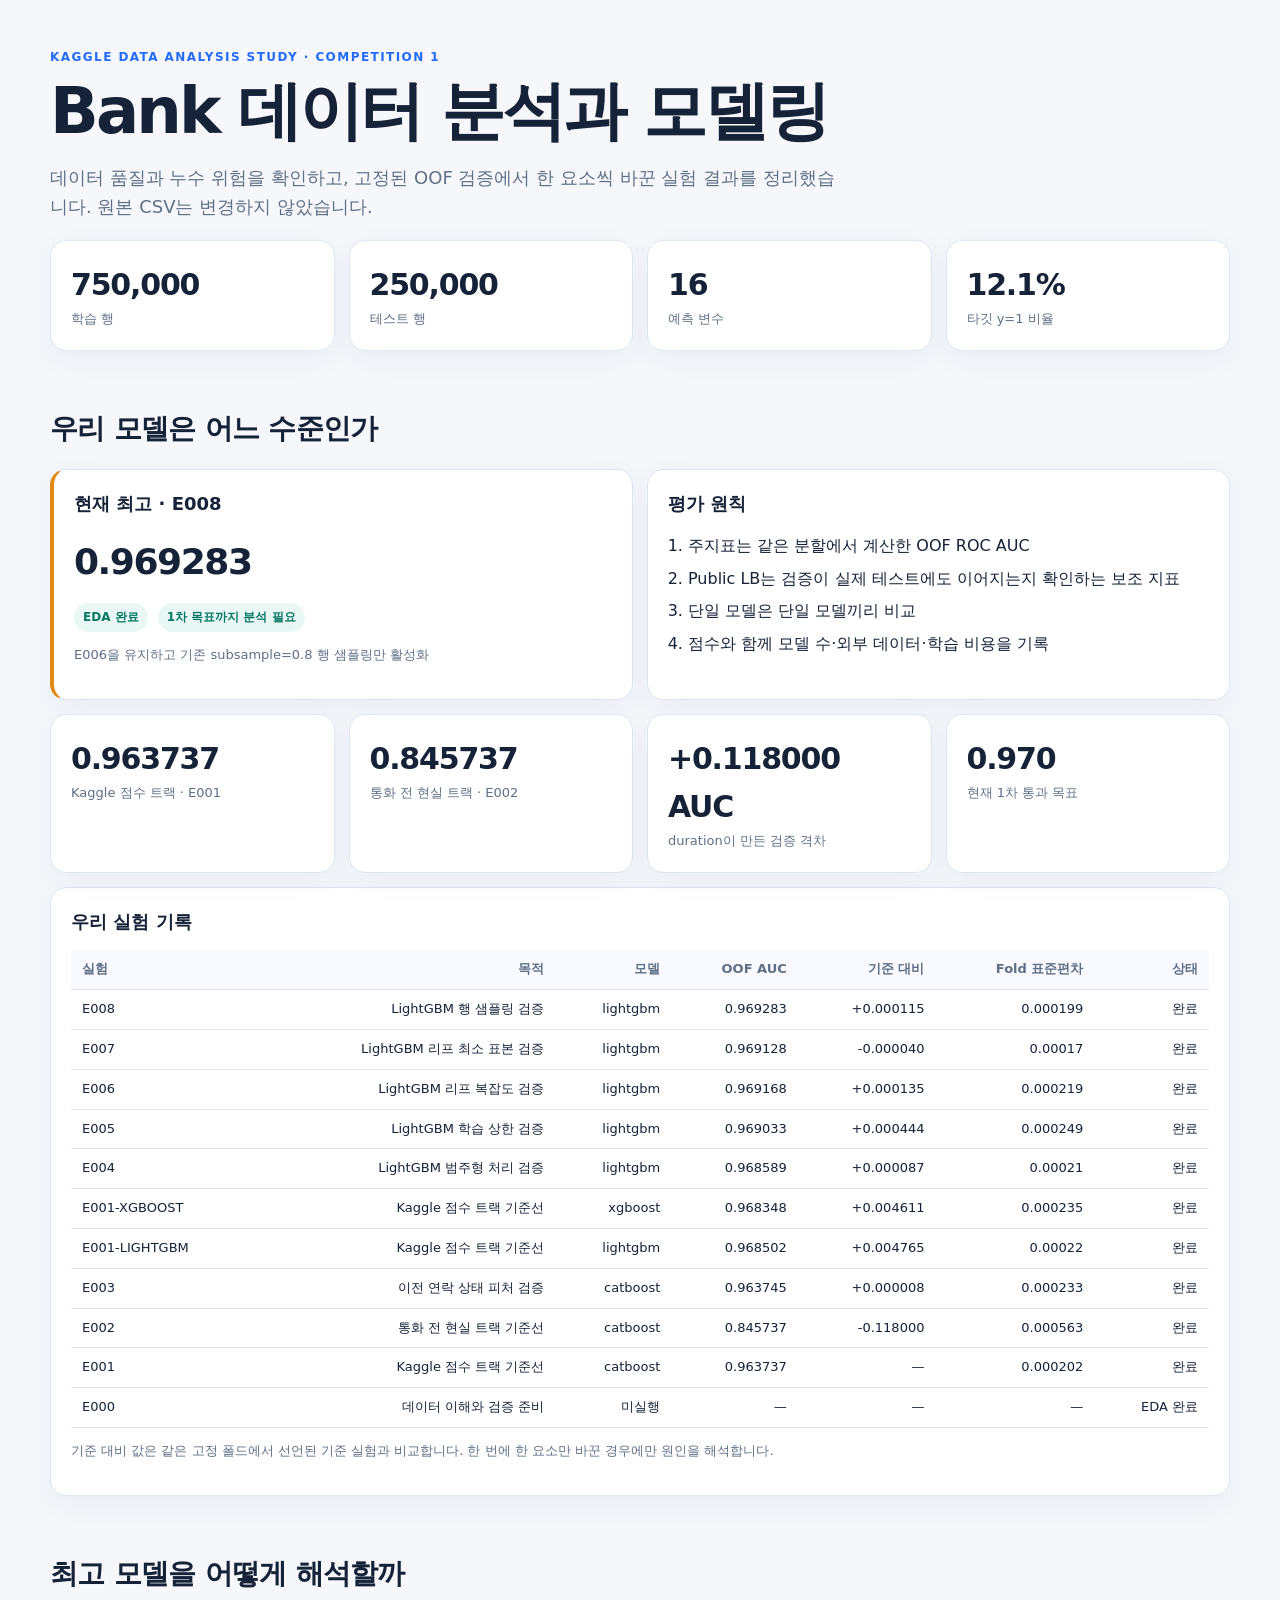
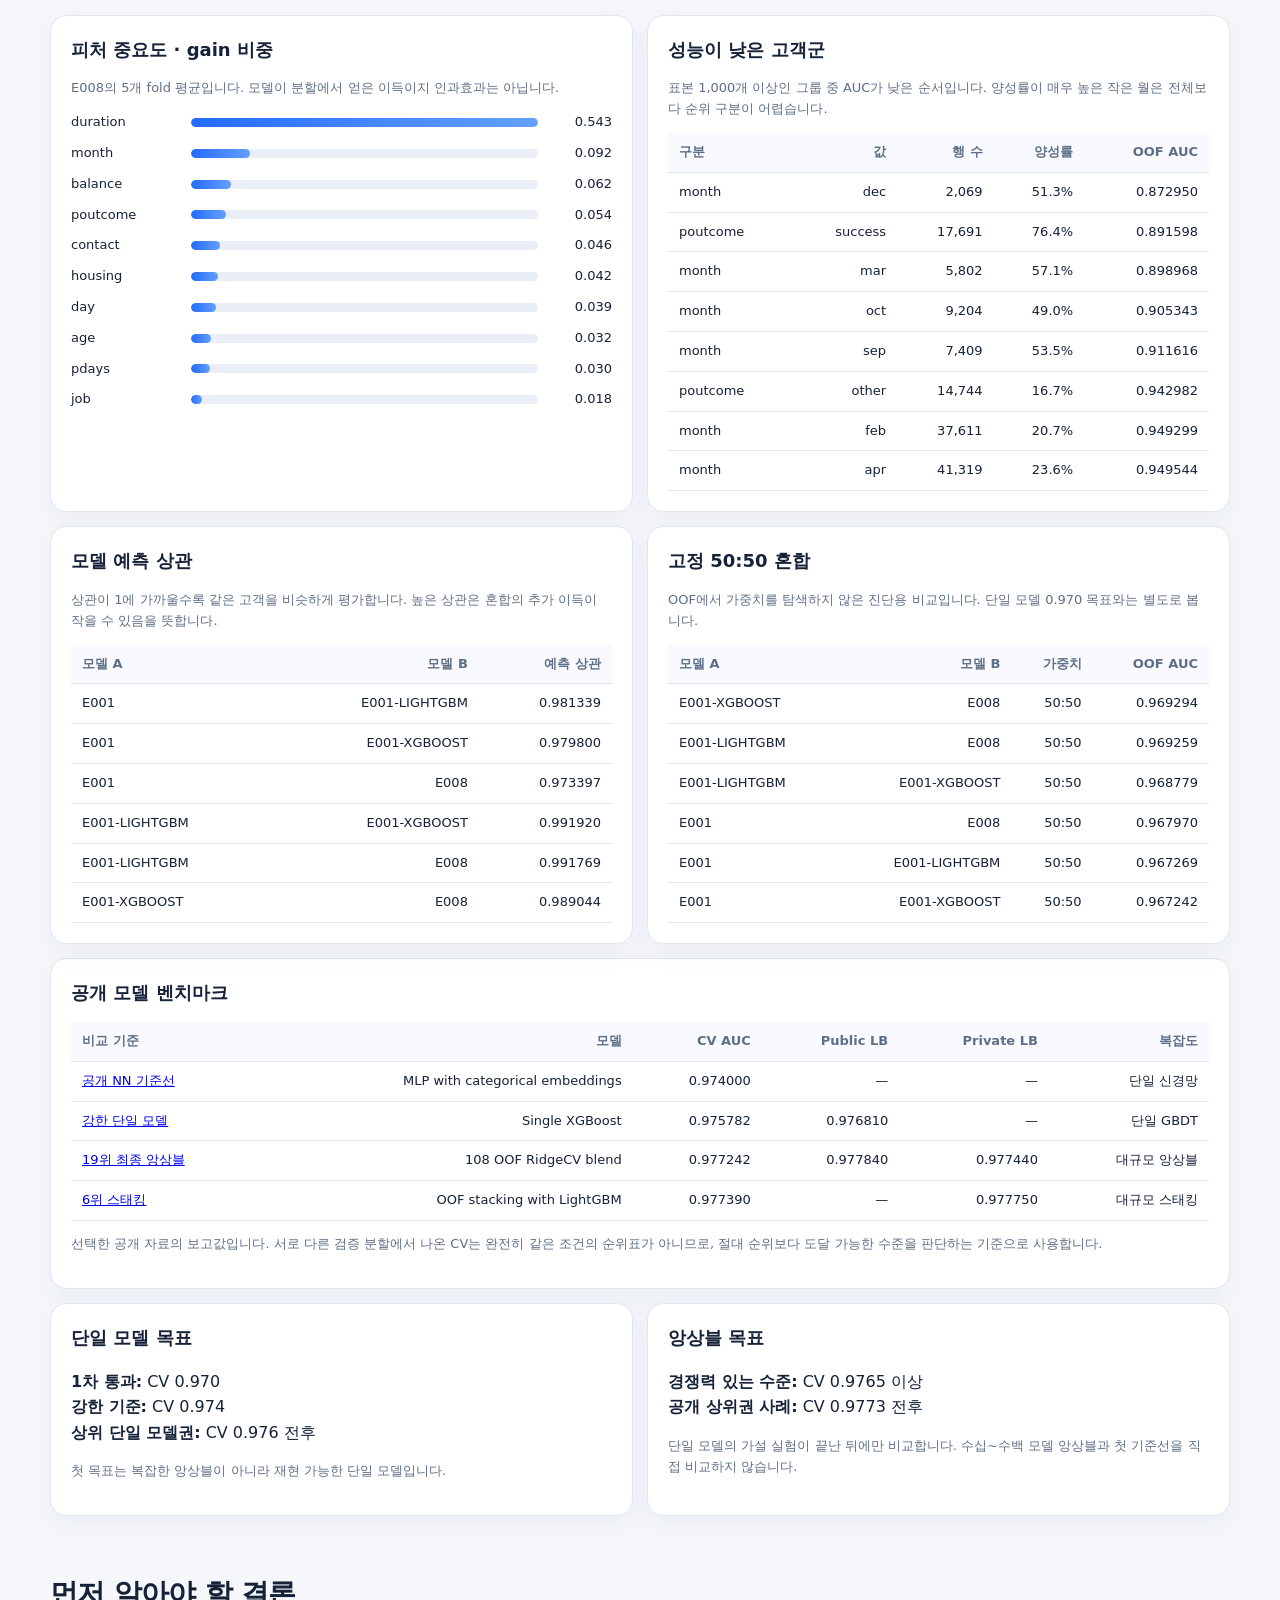
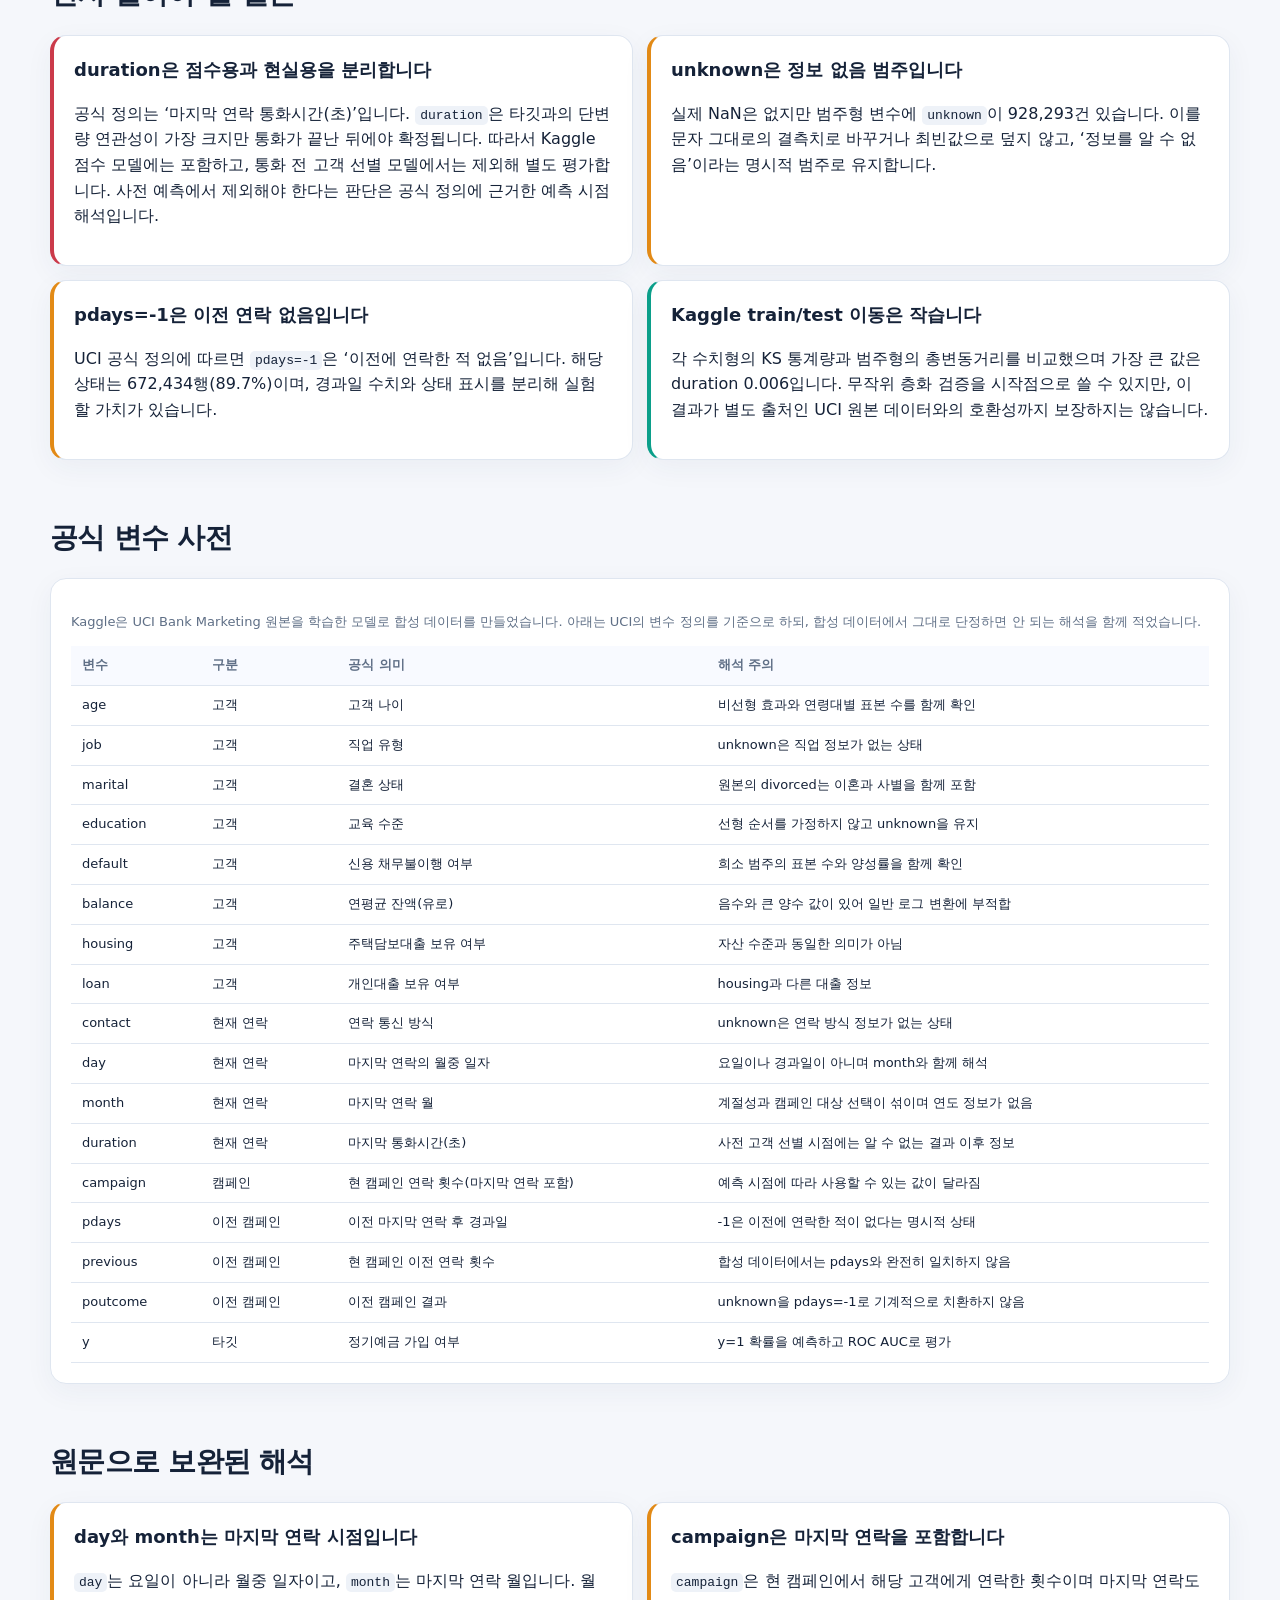
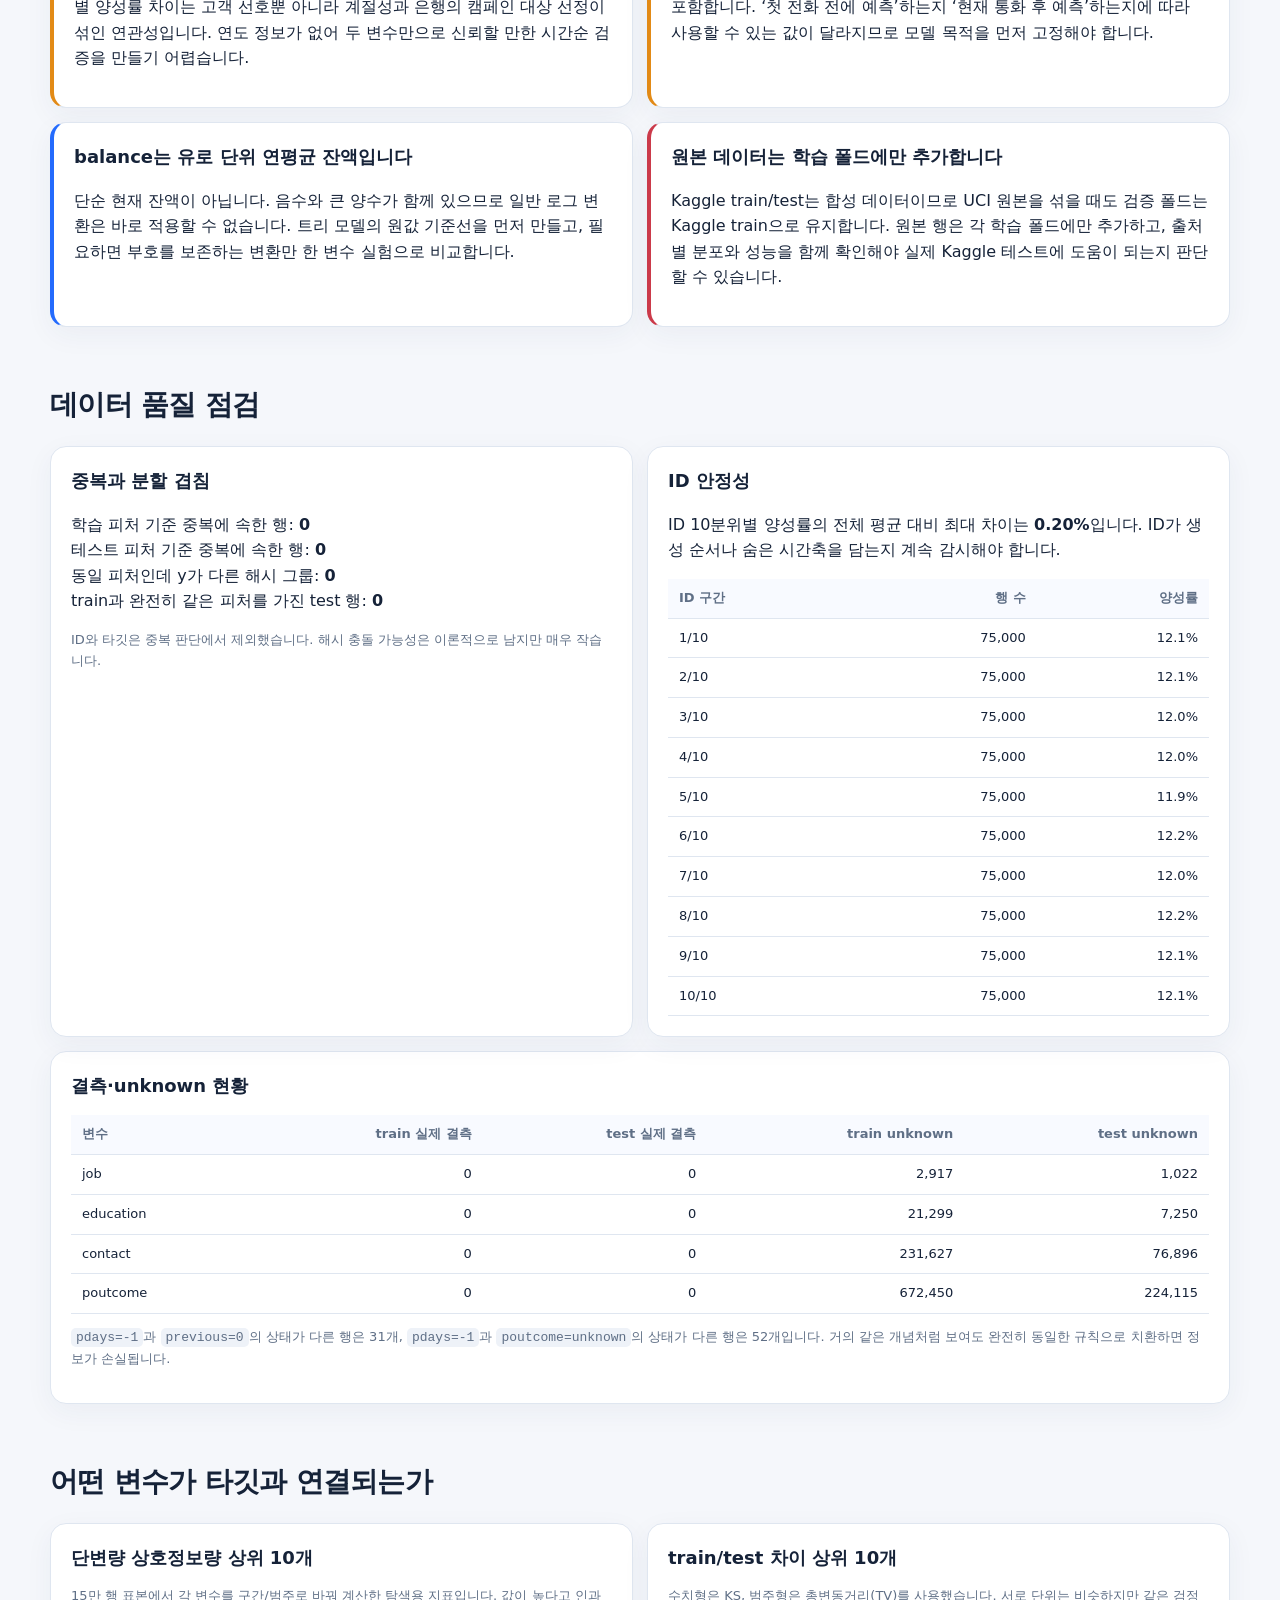
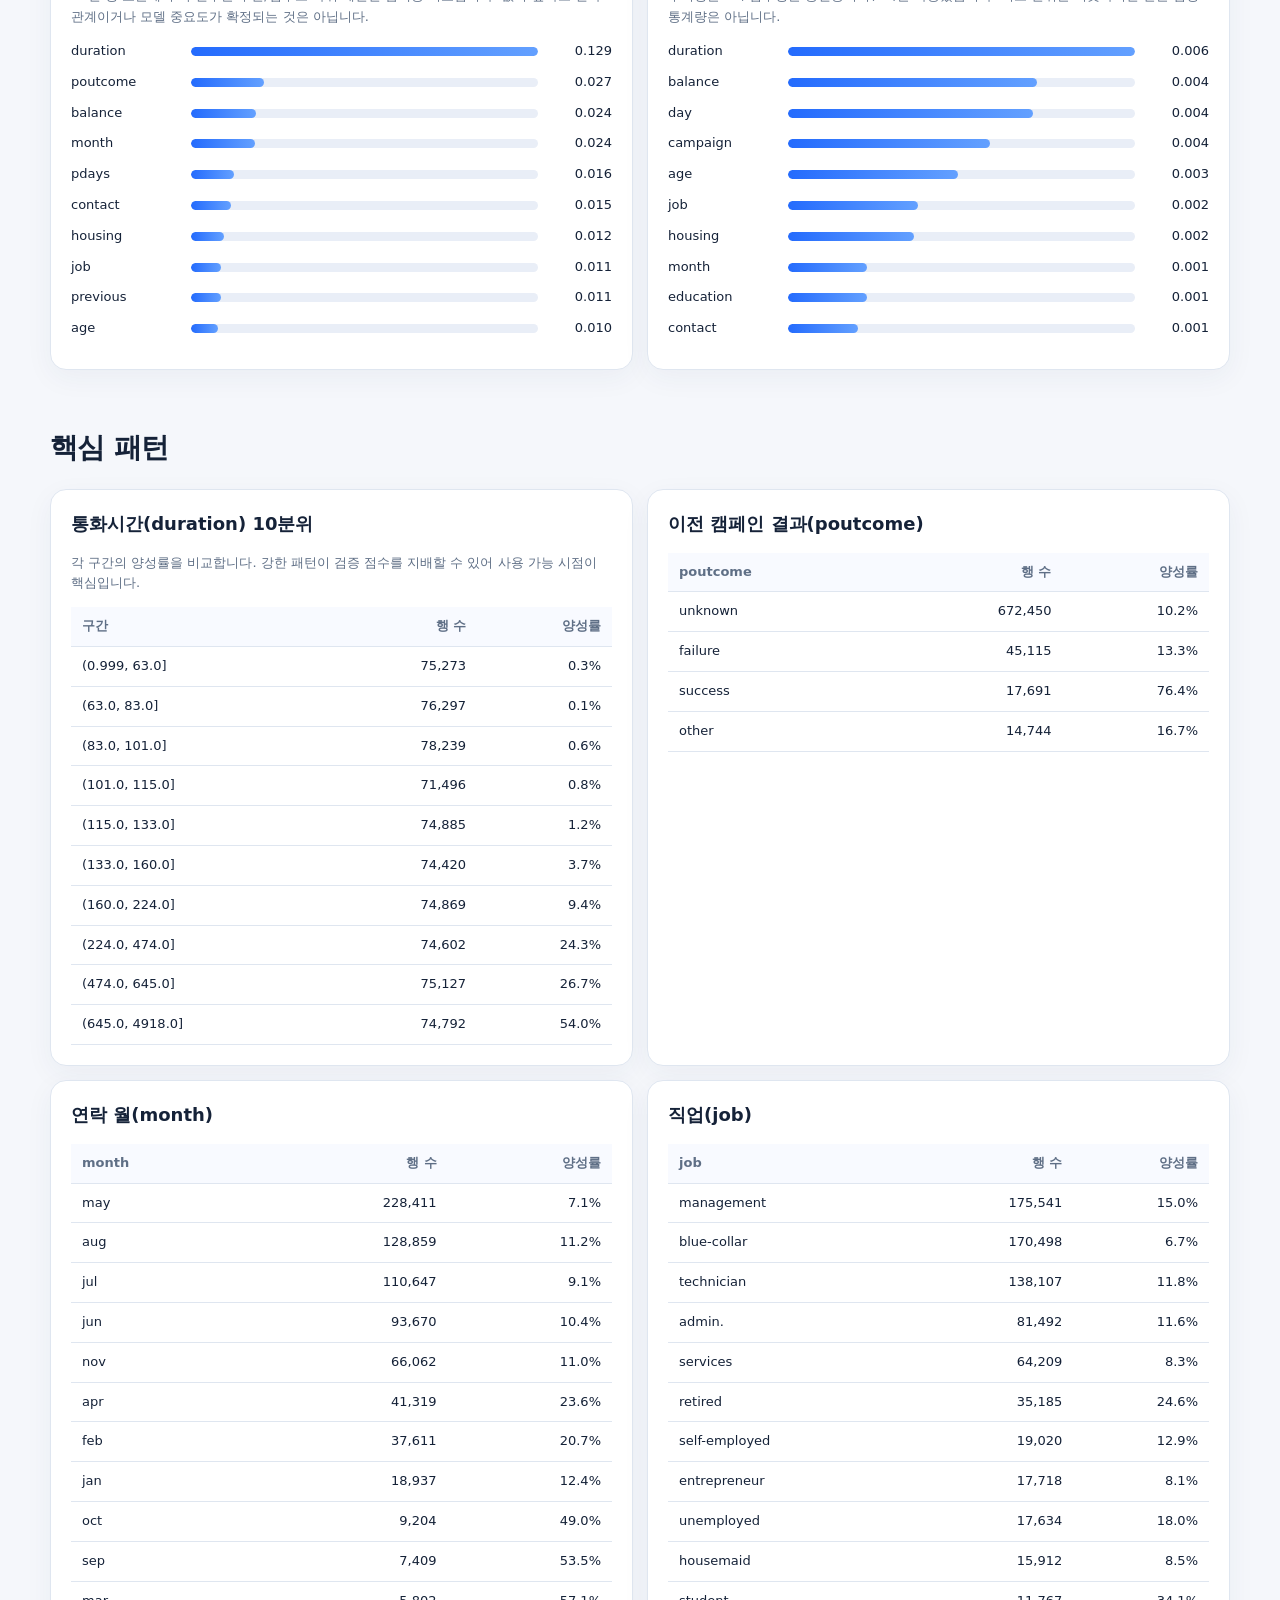
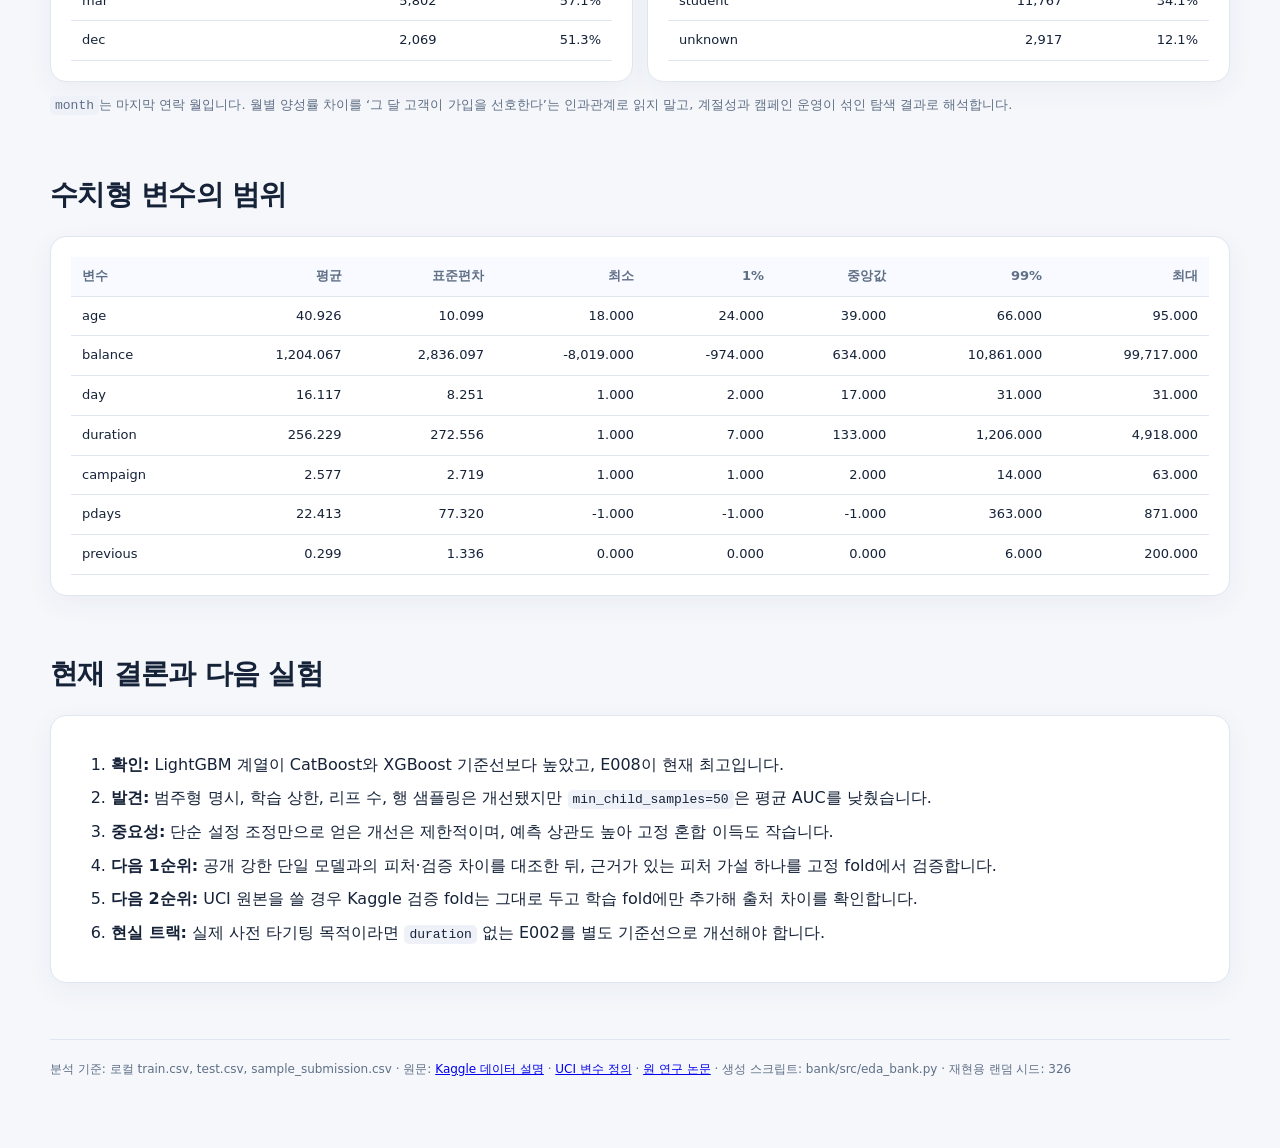
==== commit 4b6c3aa1: "Publish bank modeling experiments and analysis" ====
--- a/docs/index.html
+++ b/docs/index.html
@@ -1,4 +1,4 @@
-<!doctype html><html lang="ko"><head><meta charset="utf-8"><meta name="viewport" content="width=device-width,initial-scale=1"><meta name="description" content="Bank Kaggle 데이터 1차 EDA"><title>Bank 데이터 1차 분석</title><style>
+<!doctype html><html lang="ko"><head><meta charset="utf-8"><meta name="viewport" content="width=device-width,initial-scale=1"><meta name="description" content="Bank Kaggle 데이터 분석과 모델링 실험"><title>Bank 데이터 분석과 모델링</title><style>
     :root{--bg:#f5f7fb;--card:#fff;--ink:#152238;--muted:#5f6f86;--line:#dfe6f0;--blue:#246bfd;--teal:#0b9f8a;--amber:#e28a16;--red:#cb3a4a}
     *{box-sizing:border-box}body{margin:0;background:var(--bg);color:var(--ink);font-family:Inter,"Noto Sans KR",system-ui,sans-serif;line-height:1.6}
     main{width:min(1180px,calc(100% - 32px));margin:auto;padding:48px 0 72px}.eyebrow{color:var(--blue);font-weight:800;font-size:12px;letter-spacing:.12em;text-transform:uppercase}
@@ -12,14 +12,23 @@
     code{background:#eef2f8;padding:2px 5px;border-radius:5px}ol li{margin:8px 0}.small{font-size:12px;color:var(--muted)}footer{margin-top:56px;padding-top:20px;border-top:1px solid var(--line);color:var(--muted);font-size:12px}
     @media(max-width:820px){.grid,.two{grid-template-columns:1fr 1fr}}@media(max-width:560px){main{padding-top:28px}.grid,.two{grid-template-columns:1fr}.bar-row{grid-template-columns:88px 1fr 58px}h2{margin-top:42px}}
     </style></head>
-    <body><main><div class="eyebrow">Kaggle Data Analysis Study · Competition 1</div><h1>Bank 데이터 1차 분석</h1>
-    <p class="lead">모델을 돌리기 전에 데이터가 무엇을 말하는지, 검증에서 무엇을 조심해야 하는지 확인했습니다. 원본 CSV는 변경하지 않았습니다.</p>
+    <body><main><div class="eyebrow">Kaggle Data Analysis Study · Competition 1</div><h1>Bank 데이터 분석과 모델링</h1>
+    <p class="lead">데이터 품질과 누수 위험을 확인하고, 고정된 OOF 검증에서 한 요소씩 바꾼 실험 결과를 정리했습니다. 원본 CSV는 변경하지 않았습니다.</p>
     <section class="grid"><div class="card"><div class="metric">750,000</div><div class="label">학습 행</div></div><div class="card"><div class="metric">250,000</div><div class="label">테스트 행</div></div><div class="card"><div class="metric">16</div><div class="label">예측 변수</div></div><div class="card"><div class="metric">12.1%</div><div class="label">타깃 y=1 비율</div></div></section>
 
     <h2>우리 모델은 어느 수준인가</h2><section class="grid two">
-      <article class="finding warning"><h3>현재 단계</h3><div class="score-empty">점수 없음</div><div class="status-line"><span class="pill">EDA 완료</span><span class="pill pending">기준 모델 대기</span></div><p class="note">모델 성능은 아직 평가하지 않음. 첫 Stratified 5-Fold OOF 결과가 생기면 공개 모델과 비교를 시작합니다.</p></article>
+      <article class="finding warning"><h3>현재 최고 · E008</h3><div class="score-empty">0.969283</div><div class="status-line"><span class="pill">EDA 완료</span><span class="pill">1차 목표까지 분석 필요</span></div><p class="note">E006을 유지하고 기존 subsample=0.8 행 샘플링만 활성화</p></article>
       <article><h3>평가 원칙</h3><ol class="rule-list"><li>주지표는 같은 분할에서 계산한 OOF ROC AUC</li><li>Public LB는 검증이 실제 테스트에도 이어지는지 확인하는 보조 지표</li><li>단일 모델은 단일 모델끼리 비교</li><li>점수와 함께 모델 수·외부 데이터·학습 비용을 기록</li></ol></article>
     </section>
+    <section class="grid" style="margin-top:14px"><div class="card"><div class="metric">0.963737</div><div class="label">Kaggle 점수 트랙 · E001</div></div><div class="card"><div class="metric">0.845737</div><div class="label">통화 전 현실 트랙 · E002</div></div><div class="card"><div class="metric">+0.118000 AUC</div><div class="label">duration이 만든 검증 격차</div></div><div class="card"><div class="metric">0.970</div><div class="label">현재 1차 통과 목표</div></div></section>
+    <article style="margin-top:14px"><h3>우리 실험 기록</h3><div class="table-wrap"><table><thead><tr><th>실험</th><th>목적</th><th>모델</th><th>OOF AUC</th><th>기준 대비</th><th>Fold 표준편차</th><th>상태</th></tr></thead><tbody><tr><td>E008</td><td>LightGBM 행 샘플링 검증</td><td>lightgbm</td><td>0.969283</td><td>+0.000115</td><td>0.000199</td><td>완료</td></tr><tr><td>E007</td><td>LightGBM 리프 최소 표본 검증</td><td>lightgbm</td><td>0.969128</td><td>-0.000040</td><td>0.00017</td><td>완료</td></tr><tr><td>E006</td><td>LightGBM 리프 복잡도 검증</td><td>lightgbm</td><td>0.969168</td><td>+0.000135</td><td>0.000219</td><td>완료</td></tr><tr><td>E005</td><td>LightGBM 학습 상한 검증</td><td>lightgbm</td><td>0.969033</td><td>+0.000444</td><td>0.000249</td><td>완료</td></tr><tr><td>E004</td><td>LightGBM 범주형 처리 검증</td><td>lightgbm</td><td>0.968589</td><td>+0.000087</td><td>0.00021</td><td>완료</td></tr><tr><td>E001-XGBOOST</td><td>Kaggle 점수 트랙 기준선</td><td>xgboost</td><td>0.968348</td><td>+0.004611</td><td>0.000235</td><td>완료</td></tr><tr><td>E001-LIGHTGBM</td><td>Kaggle 점수 트랙 기준선</td><td>lightgbm</td><td>0.968502</td><td>+0.004765</td><td>0.00022</td><td>완료</td></tr><tr><td>E003</td><td>이전 연락 상태 피처 검증</td><td>catboost</td><td>0.963745</td><td>+0.000008</td><td>0.000233</td><td>완료</td></tr><tr><td>E002</td><td>통화 전 현실 트랙 기준선</td><td>catboost</td><td>0.845737</td><td>-0.118000</td><td>0.000563</td><td>완료</td></tr><tr><td>E001</td><td>Kaggle 점수 트랙 기준선</td><td>catboost</td><td>0.963737</td><td>—</td><td>0.000202</td><td>완료</td></tr><tr><td>E000</td><td>데이터 이해와 검증 준비</td><td>미실행</td><td>—</td><td>—</td><td>—</td><td>EDA 완료</td></tr></tbody></table></div><p class="note">기준 대비 값은 같은 고정 폴드에서 선언된 기준 실험과 비교합니다. 한 번에 한 요소만 바꾼 경우에만 원인을 해석합니다.</p></article>
+
+        <h2>최고 모델을 어떻게 해석할까</h2><section class="grid two">
+          <article><h3>피처 중요도 · gain 비중</h3><p class="note">E008의 5개 fold 평균입니다. 모델이 분할에서 얻은 이득이지 인과효과는 아닙니다.</p><div class="bar-row"><div class="bar-label">duration</div><div class="bar-track"><span style="width:100.0%"></span></div><div class="bar-value">0.543</div></div><div class="bar-row"><div class="bar-label">month</div><div class="bar-track"><span style="width:17.0%"></span></div><div class="bar-value">0.092</div></div><div class="bar-row"><div class="bar-label">balance</div><div class="bar-track"><span style="width:11.4%"></span></div><div class="bar-value">0.062</div></div><div class="bar-row"><div class="bar-label">poutcome</div><div class="bar-track"><span style="width:10.0%"></span></div><div class="bar-value">0.054</div></div><div class="bar-row"><div class="bar-label">contact</div><div class="bar-track"><span style="width:8.4%"></span></div><div class="bar-value">0.046</div></div><div class="bar-row"><div class="bar-label">housing</div><div class="bar-track"><span style="width:7.7%"></span></div><div class="bar-value">0.042</div></div><div class="bar-row"><div class="bar-label">day</div><div class="bar-track"><span style="width:7.2%"></span></div><div class="bar-value">0.039</div></div><div class="bar-row"><div class="bar-label">age</div><div class="bar-track"><span style="width:5.8%"></span></div><div class="bar-value">0.032</div></div><div class="bar-row"><div class="bar-label">pdays</div><div class="bar-track"><span style="width:5.6%"></span></div><div class="bar-value">0.030</div></div><div class="bar-row"><div class="bar-label">job</div><div class="bar-track"><span style="width:3.3%"></span></div><div class="bar-value">0.018</div></div></article>
+          <article><h3>성능이 낮은 고객군</h3><p class="note">표본 1,000개 이상인 그룹 중 AUC가 낮은 순서입니다. 양성률이 매우 높은 작은 월은 전체보다 순위 구분이 어렵습니다.</p><div class="table-wrap"><table><thead><tr><th>구분</th><th>값</th><th>행 수</th><th>양성률</th><th>OOF AUC</th></tr></thead><tbody><tr><td>month</td><td>dec</td><td>2,069</td><td>51.3%</td><td>0.872950</td></tr><tr><td>poutcome</td><td>success</td><td>17,691</td><td>76.4%</td><td>0.891598</td></tr><tr><td>month</td><td>mar</td><td>5,802</td><td>57.1%</td><td>0.898968</td></tr><tr><td>month</td><td>oct</td><td>9,204</td><td>49.0%</td><td>0.905343</td></tr><tr><td>month</td><td>sep</td><td>7,409</td><td>53.5%</td><td>0.911616</td></tr><tr><td>poutcome</td><td>other</td><td>14,744</td><td>16.7%</td><td>0.942982</td></tr><tr><td>month</td><td>feb</td><td>37,611</td><td>20.7%</td><td>0.949299</td></tr><tr><td>month</td><td>apr</td><td>41,319</td><td>23.6%</td><td>0.949544</td></tr></tbody></table></div></article>
+          <article><h3>모델 예측 상관</h3><p class="note">상관이 1에 가까울수록 같은 고객을 비슷하게 평가합니다. 높은 상관은 혼합의 추가 이득이 작을 수 있음을 뜻합니다.</p><div class="table-wrap"><table><thead><tr><th>모델 A</th><th>모델 B</th><th>예측 상관</th></tr></thead><tbody><tr><td>E001</td><td>E001-LIGHTGBM</td><td>0.981339</td></tr><tr><td>E001</td><td>E001-XGBOOST</td><td>0.979800</td></tr><tr><td>E001</td><td>E008</td><td>0.973397</td></tr><tr><td>E001-LIGHTGBM</td><td>E001-XGBOOST</td><td>0.991920</td></tr><tr><td>E001-LIGHTGBM</td><td>E008</td><td>0.991769</td></tr><tr><td>E001-XGBOOST</td><td>E008</td><td>0.989044</td></tr></tbody></table></div></article>
+          <article><h3>고정 50:50 혼합</h3><p class="note">OOF에서 가중치를 탐색하지 않은 진단용 비교입니다. 단일 모델 0.970 목표와는 별도로 봅니다.</p><div class="table-wrap"><table><thead><tr><th>모델 A</th><th>모델 B</th><th>가중치</th><th>OOF AUC</th></tr></thead><tbody><tr><td>E001-XGBOOST</td><td>E008</td><td>50:50</td><td>0.969294</td></tr><tr><td>E001-LIGHTGBM</td><td>E008</td><td>50:50</td><td>0.969259</td></tr><tr><td>E001-LIGHTGBM</td><td>E001-XGBOOST</td><td>50:50</td><td>0.968779</td></tr><tr><td>E001</td><td>E008</td><td>50:50</td><td>0.967970</td></tr><tr><td>E001</td><td>E001-LIGHTGBM</td><td>50:50</td><td>0.967269</td></tr><tr><td>E001</td><td>E001-XGBOOST</td><td>50:50</td><td>0.967242</td></tr></tbody></table></div></article>
+        </section>
     <article style="margin-top:14px"><h3>공개 모델 벤치마크</h3><div class="table-wrap"><table><thead><tr><th>비교 기준</th><th>모델</th><th>CV AUC</th><th>Public LB</th><th>Private LB</th><th>복잡도</th></tr></thead><tbody><tr><td><a href="https://www.kaggle.com/competitions/playground-series-s5e8/discussion/600617" target="_blank" rel="noopener noreferrer">공개 NN 기준선</a></td><td>MLP with categorical embeddings</td><td>0.974000</td><td>—</td><td>—</td><td>단일 신경망</td></tr><tr><td><a href="https://www.kaggle.com/code/mahoganybuttstrings/pg-s5e8-single-xgb-cv-0-975782-lb-0-97681" target="_blank" rel="noopener noreferrer">강한 단일 모델</a></td><td>Single XGBoost</td><td>0.975782</td><td>0.976810</td><td>—</td><td>단일 GBDT</td></tr><tr><td><a href="https://www.kaggle.com/competitions/playground-series-s5e8/writeups/19th-place-solution-108-oofs-blending-with-ridgecv" target="_blank" rel="noopener noreferrer">19위 최종 앙상블</a></td><td>108 OOF RidgeCV blend</td><td>0.977242</td><td>0.977840</td><td>0.977440</td><td>대규모 앙상블</td></tr><tr><td><a href="https://www.kaggle.com/competitions/playground-series-s5e8/writeups/6th-place-solution-oof-stacking-with-lgbm" target="_blank" rel="noopener noreferrer">6위 스태킹</a></td><td>OOF stacking with LightGBM</td><td>0.977390</td><td>—</td><td>0.977750</td><td>대규모 스태킹</td></tr></tbody></table></div><p class="note">선택한 공개 자료의 보고값입니다. 서로 다른 검증 분할에서 나온 CV는 완전히 같은 조건의 순위표가 아니므로, 절대 순위보다 도달 가능한 수준을 판단하는 기준으로 사용합니다.</p></article>
     <section class="grid two" style="margin-top:14px"><article><h3>단일 모델 목표</h3><p><strong>1차 통과:</strong> CV 0.970<br><strong>강한 기준:</strong> CV 0.974<br><strong>상위 단일 모델권:</strong> CV 0.976 전후</p><p class="note">첫 목표는 복잡한 앙상블이 아니라 재현 가능한 단일 모델입니다.</p></article><article><h3>앙상블 목표</h3><p><strong>경쟁력 있는 수준:</strong> CV 0.9765 이상<br><strong>공개 상위권 사례:</strong> CV 0.9773 전후</p><p class="note">단일 모델의 가설 실험이 끝난 뒤에만 비교합니다. 수십~수백 모델 앙상블과 첫 기준선을 직접 비교하지 않습니다.</p></article></section>
 
@@ -53,12 +62,12 @@
 
     <h2>수치형 변수의 범위</h2><article><div class="table-wrap"><table><thead><tr><th>변수</th><th>평균</th><th>표준편차</th><th>최소</th><th>1%</th><th>중앙값</th><th>99%</th><th>최대</th></tr></thead><tbody><tr><td>age</td><td>40.926</td><td>10.099</td><td>18.000</td><td>24.000</td><td>39.000</td><td>66.000</td><td>95.000</td></tr><tr><td>balance</td><td>1,204.067</td><td>2,836.097</td><td>-8,019.000</td><td>-974.000</td><td>634.000</td><td>10,861.000</td><td>99,717.000</td></tr><tr><td>day</td><td>16.117</td><td>8.251</td><td>1.000</td><td>2.000</td><td>17.000</td><td>31.000</td><td>31.000</td></tr><tr><td>duration</td><td>256.229</td><td>272.556</td><td>1.000</td><td>7.000</td><td>133.000</td><td>1,206.000</td><td>4,918.000</td></tr><tr><td>campaign</td><td>2.577</td><td>2.719</td><td>1.000</td><td>1.000</td><td>2.000</td><td>14.000</td><td>63.000</td></tr><tr><td>pdays</td><td>22.413</td><td>77.320</td><td>-1.000</td><td>-1.000</td><td>-1.000</td><td>363.000</td><td>871.000</td></tr><tr><td>previous</td><td>0.299</td><td>1.336</td><td>0.000</td><td>0.000</td><td>0.000</td><td>6.000</td><td>200.000</td></tr></tbody></table></div></article>
 
-    <h2>권장 검증과 다음 실험</h2><article><ol>
-      <li><strong>1순위: Stratified 5-Fold 기준선.</strong> 양성 비율을 폴드마다 유지하고, 공식 평가 지표인 ROC AUC를 OOF 점수로 비교합니다.</li>
-      <li><strong>2순위: duration 포함/제외를 한 변수만 바꿔 비교.</strong> 포함 모델은 Kaggle 점수 트랙, 제외 모델은 통화 전 사전 타기팅 트랙으로 이름과 목적을 분리합니다.</li>
-      <li><strong>3순위: pdays의 상태 분리.</strong> <code>previous_contacted = (pdays != -1)</code>를 추가하고 원래 pdays는 유지한 채 성능 변화를 봅니다.</li>
-      <li><strong>4순위: 범주형 모델 기준선.</strong> CatBoost 또는 적절한 인코딩을 사용한 LightGBM 계열이 자연스럽습니다. 먼저 단순 기준선을 고정한 뒤 하나씩 바꿉니다.</li>
-      <li><strong>5순위: 검증 안정성 확인.</strong> ID 구간별·월별 OOF 성능과 양성률을 진단하되, 연도가 없는 month를 시간 분할로 간주하지 않습니다.</li>
-      <li><strong>6순위: 원본 데이터 결합 실험.</strong> 기준선이 안정된 뒤 UCI 원본을 학습 폴드에만 추가하고 Kaggle 검증 폴드는 그대로 둡니다. 원본 추가 여부만 바꿔 효과를 확인합니다.</li>
+    <h2>현재 결론과 다음 실험</h2><article><ol>
+      <li><strong>확인:</strong> LightGBM 계열이 CatBoost와 XGBoost 기준선보다 높았고, E008이 현재 최고입니다.</li>
+      <li><strong>발견:</strong> 범주형 명시, 학습 상한, 리프 수, 행 샘플링은 개선됐지만 <code>min_child_samples=50</code>은 평균 AUC를 낮췄습니다.</li>
+      <li><strong>중요성:</strong> 단순 설정 조정만으로 얻은 개선은 제한적이며, 예측 상관도 높아 고정 혼합 이득도 작습니다.</li>
+      <li><strong>다음 1순위:</strong> 공개 강한 단일 모델과의 피처·검증 차이를 대조한 뒤, 근거가 있는 피처 가설 하나를 고정 fold에서 검증합니다.</li>
+      <li><strong>다음 2순위:</strong> UCI 원본을 쓸 경우 Kaggle 검증 fold는 그대로 두고 학습 fold에만 추가해 출처 차이를 확인합니다.</li>
+      <li><strong>현실 트랙:</strong> 실제 사전 타기팅 목적이라면 <code>duration</code> 없는 E002를 별도 기준선으로 개선해야 합니다.</li>
     </ol></article>
     <footer>분석 기준: 로컬 train.csv, test.csv, sample_submission.csv · 원문: <a href="https://www.kaggle.com/competitions/playground-series-s5e8/data" target="_blank" rel="noopener noreferrer">Kaggle 데이터 설명</a> · <a href="https://archive.ics.uci.edu/dataset/222/bank" target="_blank" rel="noopener noreferrer">UCI 변수 정의</a> · <a href="https://repositorio.biblioteca.iscte-iul.pt/bitstream/10071/9499/5/dss_v3.pdf" target="_blank" rel="noopener noreferrer">원 연구 논문</a> · 생성 스크립트: bank/src/eda_bank.py · 재현용 랜덤 시드: 326</footer></main></body></html>
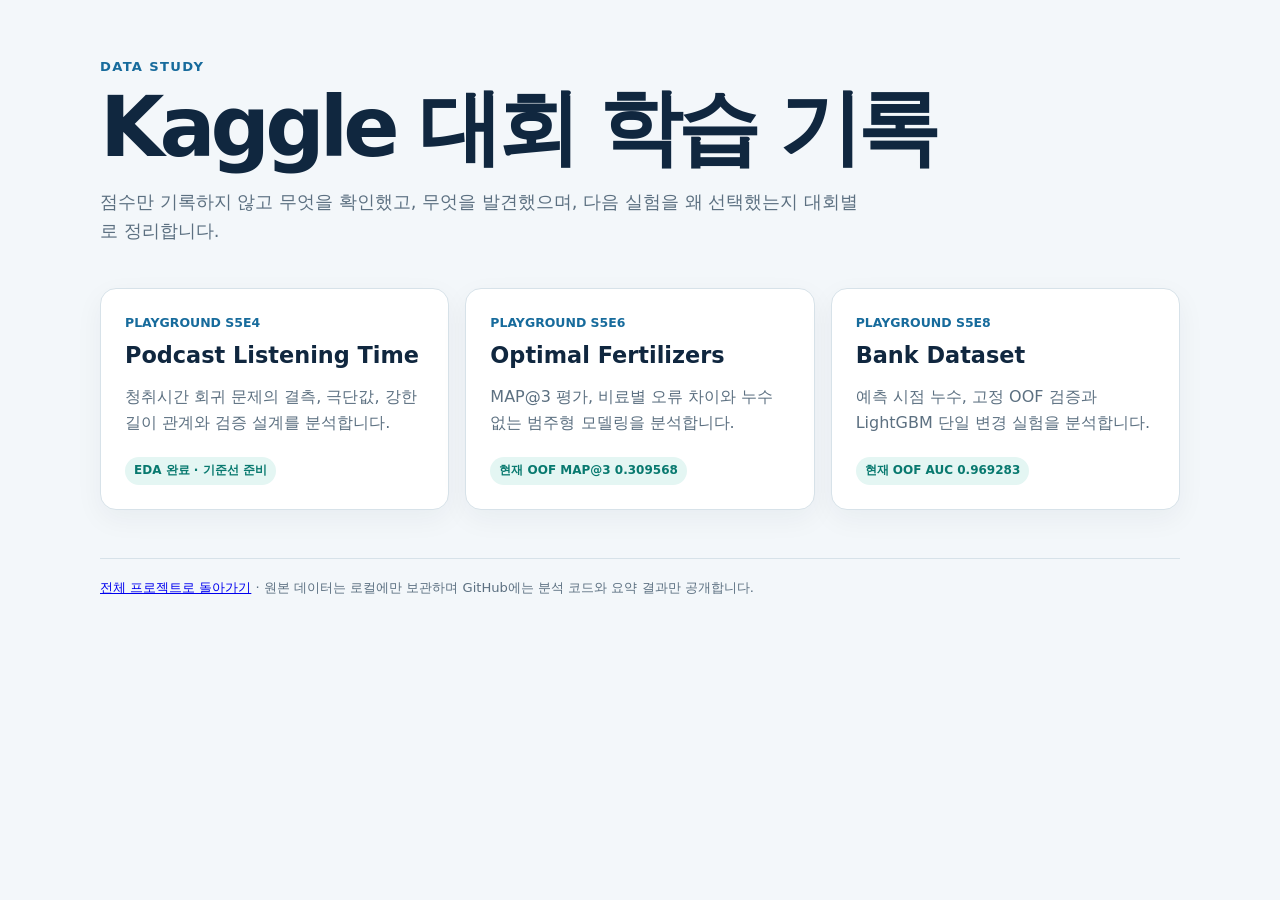
==== commit 56704b51: "Automate unified report publishing" ====
--- a/docs/index.html
+++ b/docs/index.html
@@ -1,73 +1,29 @@
-<!doctype html><html lang="ko"><head><meta charset="utf-8"><meta name="viewport" content="width=device-width,initial-scale=1"><meta name="description" content="Bank Kaggle 데이터 분석과 모델링 실험"><title>Bank 데이터 분석과 모델링</title><style>
-    :root{--bg:#f5f7fb;--card:#fff;--ink:#152238;--muted:#5f6f86;--line:#dfe6f0;--blue:#246bfd;--teal:#0b9f8a;--amber:#e28a16;--red:#cb3a4a}
-    *{box-sizing:border-box}body{margin:0;background:var(--bg);color:var(--ink);font-family:Inter,"Noto Sans KR",system-ui,sans-serif;line-height:1.6}
-    main{width:min(1180px,calc(100% - 32px));margin:auto;padding:48px 0 72px}.eyebrow{color:var(--blue);font-weight:800;font-size:12px;letter-spacing:.12em;text-transform:uppercase}
-    h1{font-size:clamp(36px,6vw,64px);line-height:1.08;letter-spacing:-.045em;margin:10px 0 14px}.lead{font-size:18px;color:var(--muted);max-width:800px}
-    h2{font-size:28px;letter-spacing:-.025em;margin:56px 0 18px}h3{margin:0 0 14px;font-size:18px}.grid{display:grid;grid-template-columns:repeat(4,1fr);gap:14px}.two{grid-template-columns:repeat(2,1fr)}
-    .card,article{background:var(--card);border:1px solid var(--line);border-radius:16px;padding:20px;box-shadow:0 8px 28px rgba(33,56,93,.05)}.metric{font-size:30px;font-weight:800;letter-spacing:-.04em}.label,.note{color:var(--muted);font-size:13px}
-    .finding{border-left:4px solid var(--blue)}.warning{border-left-color:var(--amber)}.risk{border-left-color:var(--red)}.good{border-left-color:var(--teal)}
-    .status-line{display:flex;align-items:center;gap:10px;margin-top:12px}.pill{display:inline-flex;padding:5px 9px;border-radius:999px;background:#e9f8f4;color:#087764;font-size:12px;font-weight:800}.pending{background:#fff3df;color:#9a5a05}.score-empty{font-size:36px;font-weight:800;letter-spacing:-.04em}.rule-list{margin:0;padding-left:20px}.rule-list li{margin:7px 0}
-    .table-wrap{overflow-x:auto}table{width:100%;border-collapse:collapse;font-size:13px}th,td{padding:9px 11px;border-bottom:1px solid var(--line);text-align:right;white-space:nowrap}th{color:var(--muted);font-weight:700;background:#f8faff}th:first-child,td:first-child{text-align:left}.dictionary th,.dictionary td{text-align:left}.dictionary td:nth-child(3),.dictionary td:nth-child(4){white-space:normal;min-width:220px}
-    .bar-row{display:grid;grid-template-columns:110px 1fr 64px;gap:10px;align-items:center;margin:10px 0;font-size:13px}.bar-track{height:9px;background:#e9eef7;border-radius:9px;overflow:hidden}.bar-track span{display:block;height:100%;background:linear-gradient(90deg,var(--blue),#63a0ff);border-radius:9px}.bar-value{text-align:right;font-variant-numeric:tabular-nums}
-    code{background:#eef2f8;padding:2px 5px;border-radius:5px}ol li{margin:8px 0}.small{font-size:12px;color:var(--muted)}footer{margin-top:56px;padding-top:20px;border-top:1px solid var(--line);color:var(--muted);font-size:12px}
-    @media(max-width:820px){.grid,.two{grid-template-columns:1fr 1fr}}@media(max-width:560px){main{padding-top:28px}.grid,.two{grid-template-columns:1fr}.bar-row{grid-template-columns:88px 1fr 58px}h2{margin-top:42px}}
-    </style></head>
-    <body><main><div class="eyebrow">Kaggle Data Analysis Study · Competition 1</div><h1>Bank 데이터 분석과 모델링</h1>
-    <p class="lead">데이터 품질과 누수 위험을 확인하고, 고정된 OOF 검증에서 한 요소씩 바꾼 실험 결과를 정리했습니다. 원본 CSV는 변경하지 않았습니다.</p>
-    <section class="grid"><div class="card"><div class="metric">750,000</div><div class="label">학습 행</div></div><div class="card"><div class="metric">250,000</div><div class="label">테스트 행</div></div><div class="card"><div class="metric">16</div><div class="label">예측 변수</div></div><div class="card"><div class="metric">12.1%</div><div class="label">타깃 y=1 비율</div></div></section>
-
-    <h2>우리 모델은 어느 수준인가</h2><section class="grid two">
-      <article class="finding warning"><h3>현재 최고 · E008</h3><div class="score-empty">0.969283</div><div class="status-line"><span class="pill">EDA 완료</span><span class="pill">1차 목표까지 분석 필요</span></div><p class="note">E006을 유지하고 기존 subsample=0.8 행 샘플링만 활성화</p></article>
-      <article><h3>평가 원칙</h3><ol class="rule-list"><li>주지표는 같은 분할에서 계산한 OOF ROC AUC</li><li>Public LB는 검증이 실제 테스트에도 이어지는지 확인하는 보조 지표</li><li>단일 모델은 단일 모델끼리 비교</li><li>점수와 함께 모델 수·외부 데이터·학습 비용을 기록</li></ol></article>
-    </section>
-    <section class="grid" style="margin-top:14px"><div class="card"><div class="metric">0.963737</div><div class="label">Kaggle 점수 트랙 · E001</div></div><div class="card"><div class="metric">0.845737</div><div class="label">통화 전 현실 트랙 · E002</div></div><div class="card"><div class="metric">+0.118000 AUC</div><div class="label">duration이 만든 검증 격차</div></div><div class="card"><div class="metric">0.970</div><div class="label">현재 1차 통과 목표</div></div></section>
-    <article style="margin-top:14px"><h3>우리 실험 기록</h3><div class="table-wrap"><table><thead><tr><th>실험</th><th>목적</th><th>모델</th><th>OOF AUC</th><th>기준 대비</th><th>Fold 표준편차</th><th>상태</th></tr></thead><tbody><tr><td>E008</td><td>LightGBM 행 샘플링 검증</td><td>lightgbm</td><td>0.969283</td><td>+0.000115</td><td>0.000199</td><td>완료</td></tr><tr><td>E007</td><td>LightGBM 리프 최소 표본 검증</td><td>lightgbm</td><td>0.969128</td><td>-0.000040</td><td>0.00017</td><td>완료</td></tr><tr><td>E006</td><td>LightGBM 리프 복잡도 검증</td><td>lightgbm</td><td>0.969168</td><td>+0.000135</td><td>0.000219</td><td>완료</td></tr><tr><td>E005</td><td>LightGBM 학습 상한 검증</td><td>lightgbm</td><td>0.969033</td><td>+0.000444</td><td>0.000249</td><td>완료</td></tr><tr><td>E004</td><td>LightGBM 범주형 처리 검증</td><td>lightgbm</td><td>0.968589</td><td>+0.000087</td><td>0.00021</td><td>완료</td></tr><tr><td>E001-XGBOOST</td><td>Kaggle 점수 트랙 기준선</td><td>xgboost</td><td>0.968348</td><td>+0.004611</td><td>0.000235</td><td>완료</td></tr><tr><td>E001-LIGHTGBM</td><td>Kaggle 점수 트랙 기준선</td><td>lightgbm</td><td>0.968502</td><td>+0.004765</td><td>0.00022</td><td>완료</td></tr><tr><td>E003</td><td>이전 연락 상태 피처 검증</td><td>catboost</td><td>0.963745</td><td>+0.000008</td><td>0.000233</td><td>완료</td></tr><tr><td>E002</td><td>통화 전 현실 트랙 기준선</td><td>catboost</td><td>0.845737</td><td>-0.118000</td><td>0.000563</td><td>완료</td></tr><tr><td>E001</td><td>Kaggle 점수 트랙 기준선</td><td>catboost</td><td>0.963737</td><td>—</td><td>0.000202</td><td>완료</td></tr><tr><td>E000</td><td>데이터 이해와 검증 준비</td><td>미실행</td><td>—</td><td>—</td><td>—</td><td>EDA 완료</td></tr></tbody></table></div><p class="note">기준 대비 값은 같은 고정 폴드에서 선언된 기준 실험과 비교합니다. 한 번에 한 요소만 바꾼 경우에만 원인을 해석합니다.</p></article>
-
-        <h2>최고 모델을 어떻게 해석할까</h2><section class="grid two">
-          <article><h3>피처 중요도 · gain 비중</h3><p class="note">E008의 5개 fold 평균입니다. 모델이 분할에서 얻은 이득이지 인과효과는 아닙니다.</p><div class="bar-row"><div class="bar-label">duration</div><div class="bar-track"><span style="width:100.0%"></span></div><div class="bar-value">0.543</div></div><div class="bar-row"><div class="bar-label">month</div><div class="bar-track"><span style="width:17.0%"></span></div><div class="bar-value">0.092</div></div><div class="bar-row"><div class="bar-label">balance</div><div class="bar-track"><span style="width:11.4%"></span></div><div class="bar-value">0.062</div></div><div class="bar-row"><div class="bar-label">poutcome</div><div class="bar-track"><span style="width:10.0%"></span></div><div class="bar-value">0.054</div></div><div class="bar-row"><div class="bar-label">contact</div><div class="bar-track"><span style="width:8.4%"></span></div><div class="bar-value">0.046</div></div><div class="bar-row"><div class="bar-label">housing</div><div class="bar-track"><span style="width:7.7%"></span></div><div class="bar-value">0.042</div></div><div class="bar-row"><div class="bar-label">day</div><div class="bar-track"><span style="width:7.2%"></span></div><div class="bar-value">0.039</div></div><div class="bar-row"><div class="bar-label">age</div><div class="bar-track"><span style="width:5.8%"></span></div><div class="bar-value">0.032</div></div><div class="bar-row"><div class="bar-label">pdays</div><div class="bar-track"><span style="width:5.6%"></span></div><div class="bar-value">0.030</div></div><div class="bar-row"><div class="bar-label">job</div><div class="bar-track"><span style="width:3.3%"></span></div><div class="bar-value">0.018</div></div></article>
-          <article><h3>성능이 낮은 고객군</h3><p class="note">표본 1,000개 이상인 그룹 중 AUC가 낮은 순서입니다. 양성률이 매우 높은 작은 월은 전체보다 순위 구분이 어렵습니다.</p><div class="table-wrap"><table><thead><tr><th>구분</th><th>값</th><th>행 수</th><th>양성률</th><th>OOF AUC</th></tr></thead><tbody><tr><td>month</td><td>dec</td><td>2,069</td><td>51.3%</td><td>0.872950</td></tr><tr><td>poutcome</td><td>success</td><td>17,691</td><td>76.4%</td><td>0.891598</td></tr><tr><td>month</td><td>mar</td><td>5,802</td><td>57.1%</td><td>0.898968</td></tr><tr><td>month</td><td>oct</td><td>9,204</td><td>49.0%</td><td>0.905343</td></tr><tr><td>month</td><td>sep</td><td>7,409</td><td>53.5%</td><td>0.911616</td></tr><tr><td>poutcome</td><td>other</td><td>14,744</td><td>16.7%</td><td>0.942982</td></tr><tr><td>month</td><td>feb</td><td>37,611</td><td>20.7%</td><td>0.949299</td></tr><tr><td>month</td><td>apr</td><td>41,319</td><td>23.6%</td><td>0.949544</td></tr></tbody></table></div></article>
-          <article><h3>모델 예측 상관</h3><p class="note">상관이 1에 가까울수록 같은 고객을 비슷하게 평가합니다. 높은 상관은 혼합의 추가 이득이 작을 수 있음을 뜻합니다.</p><div class="table-wrap"><table><thead><tr><th>모델 A</th><th>모델 B</th><th>예측 상관</th></tr></thead><tbody><tr><td>E001</td><td>E001-LIGHTGBM</td><td>0.981339</td></tr><tr><td>E001</td><td>E001-XGBOOST</td><td>0.979800</td></tr><tr><td>E001</td><td>E008</td><td>0.973397</td></tr><tr><td>E001-LIGHTGBM</td><td>E001-XGBOOST</td><td>0.991920</td></tr><tr><td>E001-LIGHTGBM</td><td>E008</td><td>0.991769</td></tr><tr><td>E001-XGBOOST</td><td>E008</td><td>0.989044</td></tr></tbody></table></div></article>
-          <article><h3>고정 50:50 혼합</h3><p class="note">OOF에서 가중치를 탐색하지 않은 진단용 비교입니다. 단일 모델 0.970 목표와는 별도로 봅니다.</p><div class="table-wrap"><table><thead><tr><th>모델 A</th><th>모델 B</th><th>가중치</th><th>OOF AUC</th></tr></thead><tbody><tr><td>E001-XGBOOST</td><td>E008</td><td>50:50</td><td>0.969294</td></tr><tr><td>E001-LIGHTGBM</td><td>E008</td><td>50:50</td><td>0.969259</td></tr><tr><td>E001-LIGHTGBM</td><td>E001-XGBOOST</td><td>50:50</td><td>0.968779</td></tr><tr><td>E001</td><td>E008</td><td>50:50</td><td>0.967970</td></tr><tr><td>E001</td><td>E001-LIGHTGBM</td><td>50:50</td><td>0.967269</td></tr><tr><td>E001</td><td>E001-XGBOOST</td><td>50:50</td><td>0.967242</td></tr></tbody></table></div></article>
-        </section>
-    <article style="margin-top:14px"><h3>공개 모델 벤치마크</h3><div class="table-wrap"><table><thead><tr><th>비교 기준</th><th>모델</th><th>CV AUC</th><th>Public LB</th><th>Private LB</th><th>복잡도</th></tr></thead><tbody><tr><td><a href="https://www.kaggle.com/competitions/playground-series-s5e8/discussion/600617" target="_blank" rel="noopener noreferrer">공개 NN 기준선</a></td><td>MLP with categorical embeddings</td><td>0.974000</td><td>—</td><td>—</td><td>단일 신경망</td></tr><tr><td><a href="https://www.kaggle.com/code/mahoganybuttstrings/pg-s5e8-single-xgb-cv-0-975782-lb-0-97681" target="_blank" rel="noopener noreferrer">강한 단일 모델</a></td><td>Single XGBoost</td><td>0.975782</td><td>0.976810</td><td>—</td><td>단일 GBDT</td></tr><tr><td><a href="https://www.kaggle.com/competitions/playground-series-s5e8/writeups/19th-place-solution-108-oofs-blending-with-ridgecv" target="_blank" rel="noopener noreferrer">19위 최종 앙상블</a></td><td>108 OOF RidgeCV blend</td><td>0.977242</td><td>0.977840</td><td>0.977440</td><td>대규모 앙상블</td></tr><tr><td><a href="https://www.kaggle.com/competitions/playground-series-s5e8/writeups/6th-place-solution-oof-stacking-with-lgbm" target="_blank" rel="noopener noreferrer">6위 스태킹</a></td><td>OOF stacking with LightGBM</td><td>0.977390</td><td>—</td><td>0.977750</td><td>대규모 스태킹</td></tr></tbody></table></div><p class="note">선택한 공개 자료의 보고값입니다. 서로 다른 검증 분할에서 나온 CV는 완전히 같은 조건의 순위표가 아니므로, 절대 순위보다 도달 가능한 수준을 판단하는 기준으로 사용합니다.</p></article>
-    <section class="grid two" style="margin-top:14px"><article><h3>단일 모델 목표</h3><p><strong>1차 통과:</strong> CV 0.970<br><strong>강한 기준:</strong> CV 0.974<br><strong>상위 단일 모델권:</strong> CV 0.976 전후</p><p class="note">첫 목표는 복잡한 앙상블이 아니라 재현 가능한 단일 모델입니다.</p></article><article><h3>앙상블 목표</h3><p><strong>경쟁력 있는 수준:</strong> CV 0.9765 이상<br><strong>공개 상위권 사례:</strong> CV 0.9773 전후</p><p class="note">단일 모델의 가설 실험이 끝난 뒤에만 비교합니다. 수십~수백 모델 앙상블과 첫 기준선을 직접 비교하지 않습니다.</p></article></section>
-
-    <h2>먼저 알아야 할 결론</h2><section class="grid two">
-      <article class="finding risk"><h3>duration은 점수용과 현실용을 분리합니다</h3><p>공식 정의는 ‘마지막 연락 통화시간(초)’입니다. <code>duration</code>은 타깃과의 단변량 연관성이 가장 크지만 통화가 끝난 뒤에야 확정됩니다. 따라서 Kaggle 점수 모델에는 포함하고, 통화 전 고객 선별 모델에서는 제외해 별도 평가합니다. 사전 예측에서 제외해야 한다는 판단은 공식 정의에 근거한 예측 시점 해석입니다.</p></article>
-      <article class="finding warning"><h3>unknown은 정보 없음 범주입니다</h3><p>실제 NaN은 없지만 범주형 변수에 <code>unknown</code>이 928,293건 있습니다. 이를 문자 그대로의 결측치로 바꾸거나 최빈값으로 덮지 않고, ‘정보를 알 수 없음’이라는 명시적 범주로 유지합니다.</p></article>
-      <article class="finding warning"><h3>pdays=-1은 이전 연락 없음입니다</h3><p>UCI 공식 정의에 따르면 <code>pdays=-1</code>은 ‘이전에 연락한 적 없음’입니다. 해당 상태는 672,434행(89.7%)이며, 경과일 수치와 상태 표시를 분리해 실험할 가치가 있습니다.</p></article>
-      <article class="finding good"><h3>Kaggle train/test 이동은 작습니다</h3><p>각 수치형의 KS 통계량과 범주형의 총변동거리를 비교했으며 가장 큰 값은 duration 0.006입니다. 무작위 층화 검증을 시작점으로 쓸 수 있지만, 이 결과가 별도 출처인 UCI 원본 데이터와의 호환성까지 보장하지는 않습니다.</p></article>
-    </section>
-
-    <h2>공식 변수 사전</h2><article><p class="note">Kaggle은 UCI Bank Marketing 원본을 학습한 모델로 합성 데이터를 만들었습니다. 아래는 UCI의 변수 정의를 기준으로 하되, 합성 데이터에서 그대로 단정하면 안 되는 해석을 함께 적었습니다.</p><div class="table-wrap"><table class="dictionary"><thead><tr><th>변수</th><th>구분</th><th>공식 의미</th><th>해석 주의</th></tr></thead><tbody><tr><td>age</td><td>고객</td><td>고객 나이</td><td>비선형 효과와 연령대별 표본 수를 함께 확인</td></tr><tr><td>job</td><td>고객</td><td>직업 유형</td><td>unknown은 직업 정보가 없는 상태</td></tr><tr><td>marital</td><td>고객</td><td>결혼 상태</td><td>원본의 divorced는 이혼과 사별을 함께 포함</td></tr><tr><td>education</td><td>고객</td><td>교육 수준</td><td>선형 순서를 가정하지 않고 unknown을 유지</td></tr><tr><td>default</td><td>고객</td><td>신용 채무불이행 여부</td><td>희소 범주의 표본 수와 양성률을 함께 확인</td></tr><tr><td>balance</td><td>고객</td><td>연평균 잔액(유로)</td><td>음수와 큰 양수 값이 있어 일반 로그 변환에 부적합</td></tr><tr><td>housing</td><td>고객</td><td>주택담보대출 보유 여부</td><td>자산 수준과 동일한 의미가 아님</td></tr><tr><td>loan</td><td>고객</td><td>개인대출 보유 여부</td><td>housing과 다른 대출 정보</td></tr><tr><td>contact</td><td>현재 연락</td><td>연락 통신 방식</td><td>unknown은 연락 방식 정보가 없는 상태</td></tr><tr><td>day</td><td>현재 연락</td><td>마지막 연락의 월중 일자</td><td>요일이나 경과일이 아니며 month와 함께 해석</td></tr><tr><td>month</td><td>현재 연락</td><td>마지막 연락 월</td><td>계절성과 캠페인 대상 선택이 섞이며 연도 정보가 없음</td></tr><tr><td>duration</td><td>현재 연락</td><td>마지막 통화시간(초)</td><td>사전 고객 선별 시점에는 알 수 없는 결과 이후 정보</td></tr><tr><td>campaign</td><td>캠페인</td><td>현 캠페인 연락 횟수(마지막 연락 포함)</td><td>예측 시점에 따라 사용할 수 있는 값이 달라짐</td></tr><tr><td>pdays</td><td>이전 캠페인</td><td>이전 마지막 연락 후 경과일</td><td>-1은 이전에 연락한 적이 없다는 명시적 상태</td></tr><tr><td>previous</td><td>이전 캠페인</td><td>현 캠페인 이전 연락 횟수</td><td>합성 데이터에서는 pdays와 완전히 일치하지 않음</td></tr><tr><td>poutcome</td><td>이전 캠페인</td><td>이전 캠페인 결과</td><td>unknown을 pdays=-1로 기계적으로 치환하지 않음</td></tr><tr><td>y</td><td>타깃</td><td>정기예금 가입 여부</td><td>y=1 확률을 예측하고 ROC AUC로 평가</td></tr></tbody></table></div></article>
-
-    <h2>원문으로 보완된 해석</h2><section class="grid two">
-      <article class="finding warning"><h3>day와 month는 마지막 연락 시점입니다</h3><p><code>day</code>는 요일이 아니라 월중 일자이고, <code>month</code>는 마지막 연락 월입니다. 월별 양성률 차이는 고객 선호뿐 아니라 계절성과 은행의 캠페인 대상 선정이 섞인 연관성입니다. 연도 정보가 없어 두 변수만으로 신뢰할 만한 시간순 검증을 만들기 어렵습니다.</p></article>
-      <article class="finding warning"><h3>campaign은 마지막 연락을 포함합니다</h3><p><code>campaign</code>은 현 캠페인에서 해당 고객에게 연락한 횟수이며 마지막 연락도 포함합니다. ‘첫 전화 전에 예측’하는지 ‘현재 통화 후 예측’하는지에 따라 사용할 수 있는 값이 달라지므로 모델 목적을 먼저 고정해야 합니다.</p></article>
-      <article class="finding"><h3>balance는 유로 단위 연평균 잔액입니다</h3><p>단순 현재 잔액이 아닙니다. 음수와 큰 양수가 함께 있으므로 일반 로그 변환은 바로 적용할 수 없습니다. 트리 모델의 원값 기준선을 먼저 만들고, 필요하면 부호를 보존하는 변환만 한 변수 실험으로 비교합니다.</p></article>
-      <article class="finding risk"><h3>원본 데이터는 학습 폴드에만 추가합니다</h3><p>Kaggle train/test는 합성 데이터이므로 UCI 원본을 섞을 때도 검증 폴드는 Kaggle train으로 유지합니다. 원본 행은 각 학습 폴드에만 추가하고, 출처별 분포와 성능을 함께 확인해야 실제 Kaggle 테스트에 도움이 되는지 판단할 수 있습니다.</p></article>
-    </section>
-
-    <h2>데이터 품질 점검</h2><section class="grid two"><article><h3>중복과 분할 겹침</h3>
-      <p>학습 피처 기준 중복에 속한 행: <strong>0</strong><br>테스트 피처 기준 중복에 속한 행: <strong>0</strong><br>동일 피처인데 y가 다른 해시 그룹: <strong>0</strong><br>train과 완전히 같은 피처를 가진 test 행: <strong>0</strong></p>
-      <p class="note">ID와 타깃은 중복 판단에서 제외했습니다. 해시 충돌 가능성은 이론적으로 남지만 매우 작습니다.</p></article>
-      <article><h3>ID 안정성</h3><p>ID 10분위별 양성률의 전체 평균 대비 최대 차이는 <strong>0.20%</strong>입니다. ID가 생성 순서나 숨은 시간축을 담는지 계속 감시해야 합니다.</p><div class="table-wrap"><table><thead><tr><th>ID 구간</th><th>행 수</th><th>양성률</th></tr></thead><tbody><tr><td>1/10</td><td>75,000</td><td>12.1%</td></tr><tr><td>2/10</td><td>75,000</td><td>12.1%</td></tr><tr><td>3/10</td><td>75,000</td><td>12.0%</td></tr><tr><td>4/10</td><td>75,000</td><td>12.0%</td></tr><tr><td>5/10</td><td>75,000</td><td>11.9%</td></tr><tr><td>6/10</td><td>75,000</td><td>12.2%</td></tr><tr><td>7/10</td><td>75,000</td><td>12.0%</td></tr><tr><td>8/10</td><td>75,000</td><td>12.2%</td></tr><tr><td>9/10</td><td>75,000</td><td>12.1%</td></tr><tr><td>10/10</td><td>75,000</td><td>12.1%</td></tr></tbody></table></div></article></section>
-    <article style="margin-top:14px"><h3>결측·unknown 현황</h3><div class="table-wrap"><table><thead><tr><th>변수</th><th>train 실제 결측</th><th>test 실제 결측</th><th>train unknown</th><th>test unknown</th></tr></thead><tbody><tr><td>job</td><td>0</td><td>0</td><td>2,917</td><td>1,022</td></tr><tr><td>education</td><td>0</td><td>0</td><td>21,299</td><td>7,250</td></tr><tr><td>contact</td><td>0</td><td>0</td><td>231,627</td><td>76,896</td></tr><tr><td>poutcome</td><td>0</td><td>0</td><td>672,450</td><td>224,115</td></tr></tbody></table></div><p class="note"><code>pdays=-1</code>과 <code>previous=0</code>의 상태가 다른 행은 31개, <code>pdays=-1</code>과 <code>poutcome=unknown</code>의 상태가 다른 행은 52개입니다. 거의 같은 개념처럼 보여도 완전히 동일한 규칙으로 치환하면 정보가 손실됩니다.</p></article>
-
-    <h2>어떤 변수가 타깃과 연결되는가</h2><section class="grid two"><article><h3>단변량 상호정보량 상위 10개</h3><p class="note">15만 행 표본에서 각 변수를 구간/범주로 바꿔 계산한 탐색용 지표입니다. 값이 높다고 인과관계이거나 모델 중요도가 확정되는 것은 아닙니다.</p><div class="bar-row"><div class="bar-label">duration</div><div class="bar-track"><span style="width:100.0%"></span></div><div class="bar-value">0.129</div></div><div class="bar-row"><div class="bar-label">poutcome</div><div class="bar-track"><span style="width:20.9%"></span></div><div class="bar-value">0.027</div></div><div class="bar-row"><div class="bar-label">balance</div><div class="bar-track"><span style="width:18.8%"></span></div><div class="bar-value">0.024</div></div><div class="bar-row"><div class="bar-label">month</div><div class="bar-track"><span style="width:18.3%"></span></div><div class="bar-value">0.024</div></div><div class="bar-row"><div class="bar-label">pdays</div><div class="bar-track"><span style="width:12.4%"></span></div><div class="bar-value">0.016</div></div><div class="bar-row"><div class="bar-label">contact</div><div class="bar-track"><span style="width:11.6%"></span></div><div class="bar-value">0.015</div></div><div class="bar-row"><div class="bar-label">housing</div><div class="bar-track"><span style="width:9.5%"></span></div><div class="bar-value">0.012</div></div><div class="bar-row"><div class="bar-label">job</div><div class="bar-track"><span style="width:8.7%"></span></div><div class="bar-value">0.011</div></div><div class="bar-row"><div class="bar-label">previous</div><div class="bar-track"><span style="width:8.7%"></span></div><div class="bar-value">0.011</div></div><div class="bar-row"><div class="bar-label">age</div><div class="bar-track"><span style="width:7.8%"></span></div><div class="bar-value">0.010</div></div></article>
-    <article><h3>train/test 차이 상위 10개</h3><p class="note">수치형은 KS, 범주형은 총변동거리(TV)를 사용했습니다. 서로 단위는 비슷하지만 같은 검정통계량은 아닙니다.</p><div class="bar-row"><div class="bar-label">duration</div><div class="bar-track"><span style="width:100.0%"></span></div><div class="bar-value">0.006</div></div><div class="bar-row"><div class="bar-label">balance</div><div class="bar-track"><span style="width:71.7%"></span></div><div class="bar-value">0.004</div></div><div class="bar-row"><div class="bar-label">day</div><div class="bar-track"><span style="width:70.7%"></span></div><div class="bar-value">0.004</div></div><div class="bar-row"><div class="bar-label">campaign</div><div class="bar-track"><span style="width:58.1%"></span></div><div class="bar-value">0.004</div></div><div class="bar-row"><div class="bar-label">age</div><div class="bar-track"><span style="width:48.9%"></span></div><div class="bar-value">0.003</div></div><div class="bar-row"><div class="bar-label">job</div><div class="bar-track"><span style="width:37.4%"></span></div><div class="bar-value">0.002</div></div><div class="bar-row"><div class="bar-label">housing</div><div class="bar-track"><span style="width:36.4%"></span></div><div class="bar-value">0.002</div></div><div class="bar-row"><div class="bar-label">month</div><div class="bar-track"><span style="width:22.7%"></span></div><div class="bar-value">0.001</div></div><div class="bar-row"><div class="bar-label">education</div><div class="bar-track"><span style="width:22.7%"></span></div><div class="bar-value">0.001</div></div><div class="bar-row"><div class="bar-label">contact</div><div class="bar-track"><span style="width:20.3%"></span></div><div class="bar-value">0.001</div></div></article></section>
-
-    <h2>핵심 패턴</h2><section class="grid two"><article><h3>통화시간(duration) 10분위</h3><p class="note">각 구간의 양성률을 비교합니다. 강한 패턴이 검증 점수를 지배할 수 있어 사용 가능 시점이 핵심입니다.</p><div class="table-wrap"><table><thead><tr><th>구간</th><th>행 수</th><th>양성률</th></tr></thead><tbody><tr><td>(0.999, 63.0]</td><td>75,273</td><td>0.3%</td></tr><tr><td>(63.0, 83.0]</td><td>76,297</td><td>0.1%</td></tr><tr><td>(83.0, 101.0]</td><td>78,239</td><td>0.6%</td></tr><tr><td>(101.0, 115.0]</td><td>71,496</td><td>0.8%</td></tr><tr><td>(115.0, 133.0]</td><td>74,885</td><td>1.2%</td></tr><tr><td>(133.0, 160.0]</td><td>74,420</td><td>3.7%</td></tr><tr><td>(160.0, 224.0]</td><td>74,869</td><td>9.4%</td></tr><tr><td>(224.0, 474.0]</td><td>74,602</td><td>24.3%</td></tr><tr><td>(474.0, 645.0]</td><td>75,127</td><td>26.7%</td></tr><tr><td>(645.0, 4918.0]</td><td>74,792</td><td>54.0%</td></tr></tbody></table></div></article><article><h3>이전 캠페인 결과(poutcome)</h3><div class="table-wrap"><table><thead><tr><th>poutcome</th><th>행 수</th><th>양성률</th></tr></thead><tbody><tr><td>unknown</td><td>672,450</td><td>10.2%</td></tr><tr><td>failure</td><td>45,115</td><td>13.3%</td></tr><tr><td>success</td><td>17,691</td><td>76.4%</td></tr><tr><td>other</td><td>14,744</td><td>16.7%</td></tr></tbody></table></div></article><article><h3>연락 월(month)</h3><div class="table-wrap"><table><thead><tr><th>month</th><th>행 수</th><th>양성률</th></tr></thead><tbody><tr><td>may</td><td>228,411</td><td>7.1%</td></tr><tr><td>aug</td><td>128,859</td><td>11.2%</td></tr><tr><td>jul</td><td>110,647</td><td>9.1%</td></tr><tr><td>jun</td><td>93,670</td><td>10.4%</td></tr><tr><td>nov</td><td>66,062</td><td>11.0%</td></tr><tr><td>apr</td><td>41,319</td><td>23.6%</td></tr><tr><td>feb</td><td>37,611</td><td>20.7%</td></tr><tr><td>jan</td><td>18,937</td><td>12.4%</td></tr><tr><td>oct</td><td>9,204</td><td>49.0%</td></tr><tr><td>sep</td><td>7,409</td><td>53.5%</td></tr><tr><td>mar</td><td>5,802</td><td>57.1%</td></tr><tr><td>dec</td><td>2,069</td><td>51.3%</td></tr></tbody></table></div></article><article><h3>직업(job)</h3><div class="table-wrap"><table><thead><tr><th>job</th><th>행 수</th><th>양성률</th></tr></thead><tbody><tr><td>management</td><td>175,541</td><td>15.0%</td></tr><tr><td>blue-collar</td><td>170,498</td><td>6.7%</td></tr><tr><td>technician</td><td>138,107</td><td>11.8%</td></tr><tr><td>admin.</td><td>81,492</td><td>11.6%</td></tr><tr><td>services</td><td>64,209</td><td>8.3%</td></tr><tr><td>retired</td><td>35,185</td><td>24.6%</td></tr><tr><td>self-employed</td><td>19,020</td><td>12.9%</td></tr><tr><td>entrepreneur</td><td>17,718</td><td>8.1%</td></tr><tr><td>unemployed</td><td>17,634</td><td>18.0%</td></tr><tr><td>housemaid</td><td>15,912</td><td>8.5%</td></tr><tr><td>student</td><td>11,767</td><td>34.1%</td></tr><tr><td>unknown</td><td>2,917</td><td>12.1%</td></tr></tbody></table></div></article></section>
-    <p class="note"><code>month</code>는 마지막 연락 월입니다. 월별 양성률 차이를 ‘그 달 고객이 가입을 선호한다’는 인과관계로 읽지 말고, 계절성과 캠페인 운영이 섞인 탐색 결과로 해석합니다.</p>
-
-    <h2>수치형 변수의 범위</h2><article><div class="table-wrap"><table><thead><tr><th>변수</th><th>평균</th><th>표준편차</th><th>최소</th><th>1%</th><th>중앙값</th><th>99%</th><th>최대</th></tr></thead><tbody><tr><td>age</td><td>40.926</td><td>10.099</td><td>18.000</td><td>24.000</td><td>39.000</td><td>66.000</td><td>95.000</td></tr><tr><td>balance</td><td>1,204.067</td><td>2,836.097</td><td>-8,019.000</td><td>-974.000</td><td>634.000</td><td>10,861.000</td><td>99,717.000</td></tr><tr><td>day</td><td>16.117</td><td>8.251</td><td>1.000</td><td>2.000</td><td>17.000</td><td>31.000</td><td>31.000</td></tr><tr><td>duration</td><td>256.229</td><td>272.556</td><td>1.000</td><td>7.000</td><td>133.000</td><td>1,206.000</td><td>4,918.000</td></tr><tr><td>campaign</td><td>2.577</td><td>2.719</td><td>1.000</td><td>1.000</td><td>2.000</td><td>14.000</td><td>63.000</td></tr><tr><td>pdays</td><td>22.413</td><td>77.320</td><td>-1.000</td><td>-1.000</td><td>-1.000</td><td>363.000</td><td>871.000</td></tr><tr><td>previous</td><td>0.299</td><td>1.336</td><td>0.000</td><td>0.000</td><td>0.000</td><td>6.000</td><td>200.000</td></tr></tbody></table></div></article>
-
-    <h2>현재 결론과 다음 실험</h2><article><ol>
-      <li><strong>확인:</strong> LightGBM 계열이 CatBoost와 XGBoost 기준선보다 높았고, E008이 현재 최고입니다.</li>
-      <li><strong>발견:</strong> 범주형 명시, 학습 상한, 리프 수, 행 샘플링은 개선됐지만 <code>min_child_samples=50</code>은 평균 AUC를 낮췄습니다.</li>
-      <li><strong>중요성:</strong> 단순 설정 조정만으로 얻은 개선은 제한적이며, 예측 상관도 높아 고정 혼합 이득도 작습니다.</li>
-      <li><strong>다음 1순위:</strong> 공개 강한 단일 모델과의 피처·검증 차이를 대조한 뒤, 근거가 있는 피처 가설 하나를 고정 fold에서 검증합니다.</li>
-      <li><strong>다음 2순위:</strong> UCI 원본을 쓸 경우 Kaggle 검증 fold는 그대로 두고 학습 fold에만 추가해 출처 차이를 확인합니다.</li>
-      <li><strong>현실 트랙:</strong> 실제 사전 타기팅 목적이라면 <code>duration</code> 없는 E002를 별도 기준선으로 개선해야 합니다.</li>
-    </ol></article>
-    <footer>분석 기준: 로컬 train.csv, test.csv, sample_submission.csv · 원문: <a href="https://www.kaggle.com/competitions/playground-series-s5e8/data" target="_blank" rel="noopener noreferrer">Kaggle 데이터 설명</a> · <a href="https://archive.ics.uci.edu/dataset/222/bank" target="_blank" rel="noopener noreferrer">UCI 변수 정의</a> · <a href="https://repositorio.biblioteca.iscte-iul.pt/bitstream/10071/9499/5/dss_v3.pdf" target="_blank" rel="noopener noreferrer">원 연구 논문</a> · 생성 스크립트: bank/src/eda_bank.py · 재현용 랜덤 시드: 326</footer></main></body></html>
+<!doctype html>
+<html lang="ko">
+<head>
+  <meta charset="utf-8">
+  <meta name="viewport" content="width=device-width,initial-scale=1">
+  <meta name="description" content="Kaggle 데이터 분석 학습 기록">
+  <title>Data Study · Kaggle 대회 학습 기록</title>
+  <style>
+    :root{--ink:#10273f;--muted:#5c7081;--paper:#f3f7fa;--card:#fff;--line:#d7e2e9;--blue:#176b9c;--cyan:#27a8a1}
+    *{box-sizing:border-box}body{margin:0;background:var(--paper);color:var(--ink);font:16px/1.65 Inter,"Noto Sans KR",system-ui,sans-serif}
+    main{width:min(1080px,calc(100% - 32px));margin:auto;padding:56px 0 80px}.eyebrow{font-size:.82rem;font-weight:800;letter-spacing:.1em;color:var(--blue)}
+    h1{font-size:clamp(2.5rem,7vw,5.2rem);line-height:1;letter-spacing:-.06em;margin:.5rem 0 1rem}.lead{max-width:760px;color:var(--muted);font-size:1.12rem}
+    .grid{display:grid;grid-template-columns:repeat(3,1fr);gap:16px;margin-top:42px}.card{display:flex;flex-direction:column;text-decoration:none;color:inherit;background:var(--card);border:1px solid var(--line);border-radius:16px;padding:24px;box-shadow:0 9px 28px rgba(16,39,63,.05);transition:.18s ease}
+    .card:hover,.card:focus-visible{transform:translateY(-3px);border-color:var(--cyan);box-shadow:0 13px 34px rgba(16,39,63,.1)}.tag{font-size:.78rem;color:var(--blue);font-weight:800}.card h2{font-size:1.4rem;line-height:1.25;margin:.5rem 0}.card p{color:var(--muted);margin:.4rem 0;flex:1}.status{align-self:flex-start;margin-top:14px;padding:4px 9px;border-radius:999px;background:#e4f6f3;color:#08796f;font-size:.75rem;font-weight:800}
+    footer{margin-top:48px;padding-top:18px;border-top:1px solid var(--line);font-size:.82rem;color:var(--muted)}@media(max-width:820px){.grid{grid-template-columns:1fr 1fr}}@media(max-width:620px){main{padding-top:34px}.grid{grid-template-columns:1fr}}
+  </style>
+</head>
+<body><main>
+  <div class="eyebrow">DATA STUDY</div>
+  <h1>Kaggle 대회 학습 기록</h1>
+  <p class="lead">점수만 기록하지 않고 무엇을 확인했고, 무엇을 발견했으며, 다음 실험을 왜 선택했는지 대회별로 정리합니다.</p>
+  <section class="grid" aria-label="대회 리포트">
+    <a class="card" href="playground-series-s5e4/"><div class="tag">PLAYGROUND S5E4</div><h2>Podcast Listening Time</h2><p>청취시간 회귀 문제의 결측, 극단값, 강한 길이 관계와 검증 설계를 분석합니다.</p><span class="status">EDA 완료 · 기준선 준비</span></a>
+    <a class="card" href="playground-series-s5e6/"><div class="tag">PLAYGROUND S5E6</div><h2>Optimal Fertilizers</h2><p>MAP@3 평가, 비료별 오류 차이와 누수 없는 범주형 모델링을 분석합니다.</p><span class="status">현재 OOF MAP@3 0.309568</span></a>
+    <a class="card" href="bank/"><div class="tag">PLAYGROUND S5E8</div><h2>Bank Dataset</h2><p>예측 시점 누수, 고정 OOF 검증과 LightGBM 단일 변경 실험을 분석합니다.</p><span class="status">현재 OOF AUC 0.969283</span></a>
+  </section>
+  <footer><a href="https://yunseo326.github.io/">전체 프로젝트로 돌아가기</a> · 원본 데이터는 로컬에만 보관하며 GitHub에는 분석 코드와 요약 결과만 공개합니다.</footer>
+</main></body>
+</html>
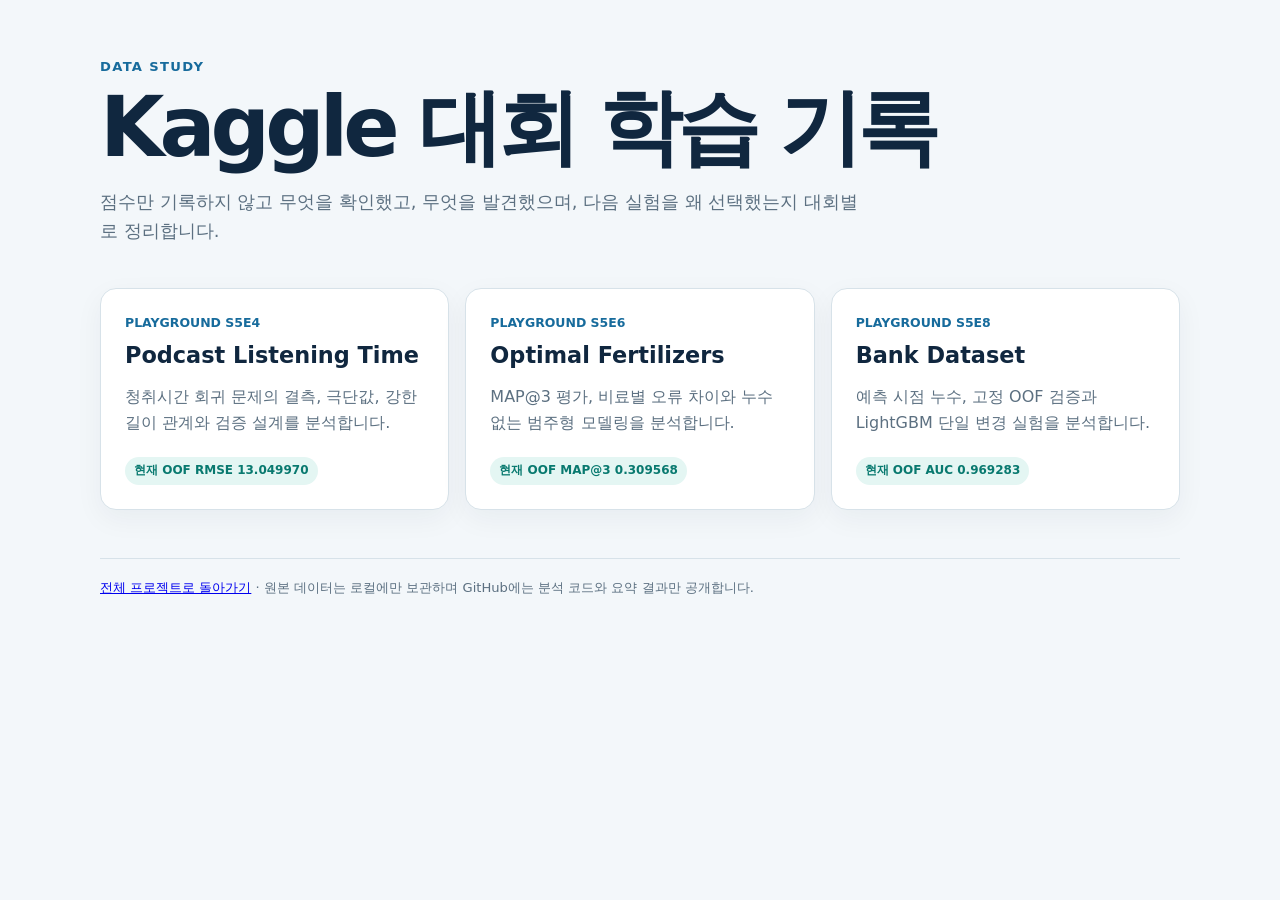
==== commit f1c30fd6: "Add podcast listening analysis and baselines" ====
--- a/docs/index.html
+++ b/docs/index.html
@@ -20,7 +20,7 @@
   <h1>Kaggle 대회 학습 기록</h1>
   <p class="lead">점수만 기록하지 않고 무엇을 확인했고, 무엇을 발견했으며, 다음 실험을 왜 선택했는지 대회별로 정리합니다.</p>
   <section class="grid" aria-label="대회 리포트">
-    <a class="card" href="playground-series-s5e4/"><div class="tag">PLAYGROUND S5E4</div><h2>Podcast Listening Time</h2><p>청취시간 회귀 문제의 결측, 극단값, 강한 길이 관계와 검증 설계를 분석합니다.</p><span class="status">EDA 완료 · 기준선 준비</span></a>
+    <a class="card" href="playground-series-s5e4/"><div class="tag">PLAYGROUND S5E4</div><h2>Podcast Listening Time</h2><p>청취시간 회귀 문제의 결측, 극단값, 강한 길이 관계와 검증 설계를 분석합니다.</p><span class="status">현재 OOF RMSE 13.049970</span></a>
     <a class="card" href="playground-series-s5e6/"><div class="tag">PLAYGROUND S5E6</div><h2>Optimal Fertilizers</h2><p>MAP@3 평가, 비료별 오류 차이와 누수 없는 범주형 모델링을 분석합니다.</p><span class="status">현재 OOF MAP@3 0.309568</span></a>
     <a class="card" href="bank/"><div class="tag">PLAYGROUND S5E8</div><h2>Bank Dataset</h2><p>예측 시점 누수, 고정 OOF 검증과 LightGBM 단일 변경 실험을 분석합니다.</p><span class="status">현재 OOF AUC 0.969283</span></a>
   </section>
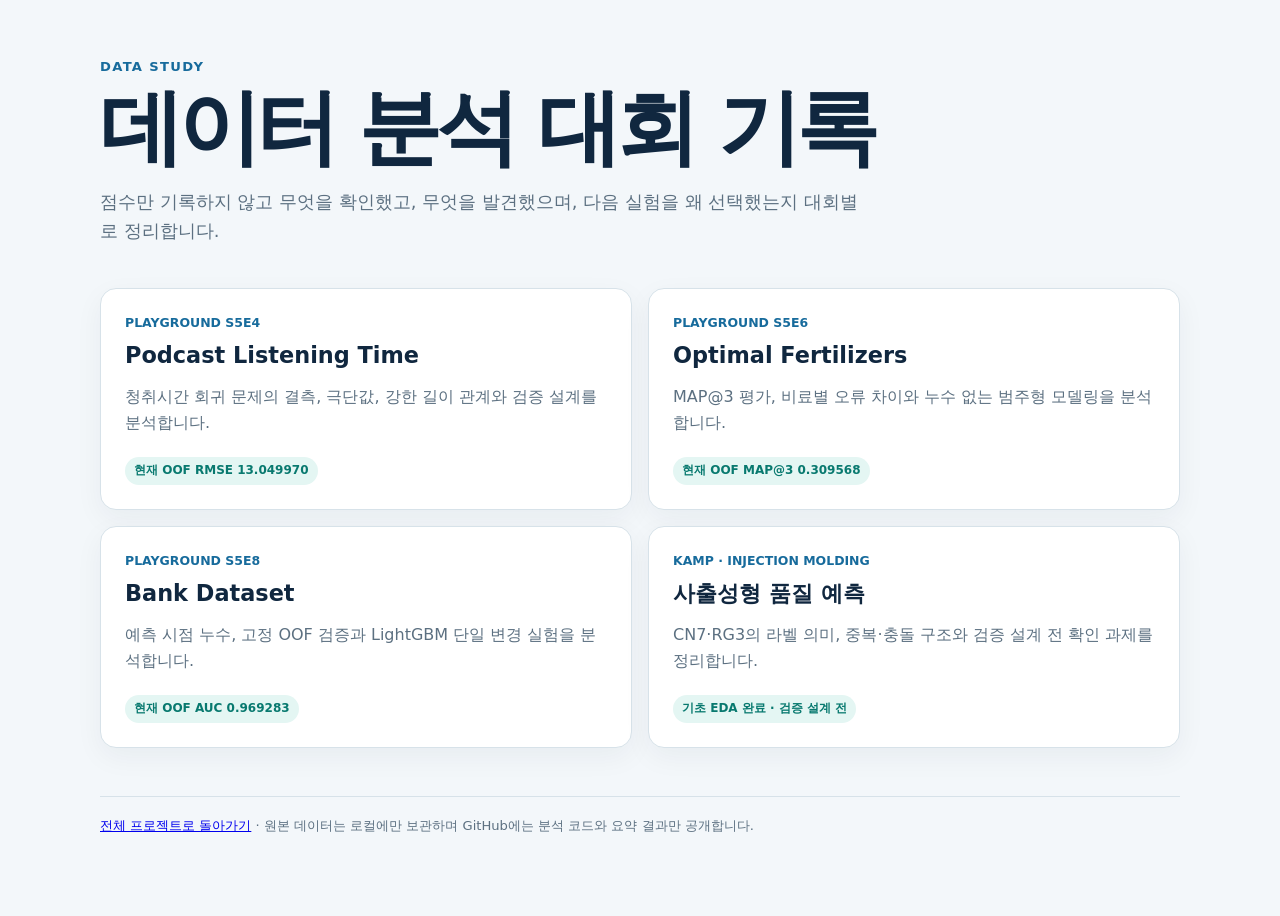
==== commit 2f0db361: "Publish injection molding EDA report" ====
--- a/docs/index.html
+++ b/docs/index.html
@@ -3,26 +3,27 @@
 <head>
   <meta charset="utf-8">
   <meta name="viewport" content="width=device-width,initial-scale=1">
-  <meta name="description" content="Kaggle 데이터 분석 학습 기록">
-  <title>Data Study · Kaggle 대회 학습 기록</title>
+  <meta name="description" content="데이터 분석 대회 학습 기록">
+  <title>Data Study · 데이터 분석 대회 기록</title>
   <style>
     :root{--ink:#10273f;--muted:#5c7081;--paper:#f3f7fa;--card:#fff;--line:#d7e2e9;--blue:#176b9c;--cyan:#27a8a1}
     *{box-sizing:border-box}body{margin:0;background:var(--paper);color:var(--ink);font:16px/1.65 Inter,"Noto Sans KR",system-ui,sans-serif}
     main{width:min(1080px,calc(100% - 32px));margin:auto;padding:56px 0 80px}.eyebrow{font-size:.82rem;font-weight:800;letter-spacing:.1em;color:var(--blue)}
     h1{font-size:clamp(2.5rem,7vw,5.2rem);line-height:1;letter-spacing:-.06em;margin:.5rem 0 1rem}.lead{max-width:760px;color:var(--muted);font-size:1.12rem}
-    .grid{display:grid;grid-template-columns:repeat(3,1fr);gap:16px;margin-top:42px}.card{display:flex;flex-direction:column;text-decoration:none;color:inherit;background:var(--card);border:1px solid var(--line);border-radius:16px;padding:24px;box-shadow:0 9px 28px rgba(16,39,63,.05);transition:.18s ease}
+    .grid{display:grid;grid-template-columns:repeat(2,1fr);gap:16px;margin-top:42px}.card{display:flex;flex-direction:column;text-decoration:none;color:inherit;background:var(--card);border:1px solid var(--line);border-radius:16px;padding:24px;box-shadow:0 9px 28px rgba(16,39,63,.05);transition:.18s ease}
     .card:hover,.card:focus-visible{transform:translateY(-3px);border-color:var(--cyan);box-shadow:0 13px 34px rgba(16,39,63,.1)}.tag{font-size:.78rem;color:var(--blue);font-weight:800}.card h2{font-size:1.4rem;line-height:1.25;margin:.5rem 0}.card p{color:var(--muted);margin:.4rem 0;flex:1}.status{align-self:flex-start;margin-top:14px;padding:4px 9px;border-radius:999px;background:#e4f6f3;color:#08796f;font-size:.75rem;font-weight:800}
     footer{margin-top:48px;padding-top:18px;border-top:1px solid var(--line);font-size:.82rem;color:var(--muted)}@media(max-width:820px){.grid{grid-template-columns:1fr 1fr}}@media(max-width:620px){main{padding-top:34px}.grid{grid-template-columns:1fr}}
   </style>
 </head>
 <body><main>
   <div class="eyebrow">DATA STUDY</div>
-  <h1>Kaggle 대회 학습 기록</h1>
+  <h1>데이터 분석 대회 기록</h1>
   <p class="lead">점수만 기록하지 않고 무엇을 확인했고, 무엇을 발견했으며, 다음 실험을 왜 선택했는지 대회별로 정리합니다.</p>
   <section class="grid" aria-label="대회 리포트">
     <a class="card" href="playground-series-s5e4/"><div class="tag">PLAYGROUND S5E4</div><h2>Podcast Listening Time</h2><p>청취시간 회귀 문제의 결측, 극단값, 강한 길이 관계와 검증 설계를 분석합니다.</p><span class="status">현재 OOF RMSE 13.049970</span></a>
     <a class="card" href="playground-series-s5e6/"><div class="tag">PLAYGROUND S5E6</div><h2>Optimal Fertilizers</h2><p>MAP@3 평가, 비료별 오류 차이와 누수 없는 범주형 모델링을 분석합니다.</p><span class="status">현재 OOF MAP@3 0.309568</span></a>
     <a class="card" href="bank/"><div class="tag">PLAYGROUND S5E8</div><h2>Bank Dataset</h2><p>예측 시점 누수, 고정 OOF 검증과 LightGBM 단일 변경 실험을 분석합니다.</p><span class="status">현재 OOF AUC 0.969283</span></a>
+    <a class="card" href="kamp_data_1/"><div class="tag">KAMP · INJECTION MOLDING</div><h2>사출성형 품질 예측</h2><p>CN7·RG3의 라벨 의미, 중복·충돌 구조와 검증 설계 전 확인 과제를 정리합니다.</p><span class="status">기초 EDA 완료 · 검증 설계 전</span></a>
   </section>
   <footer><a href="https://yunseo326.github.io/">전체 프로젝트로 돌아가기</a> · 원본 데이터는 로컬에만 보관하며 GitHub에는 분석 코드와 요약 결과만 공개합니다.</footer>
 </main></body>
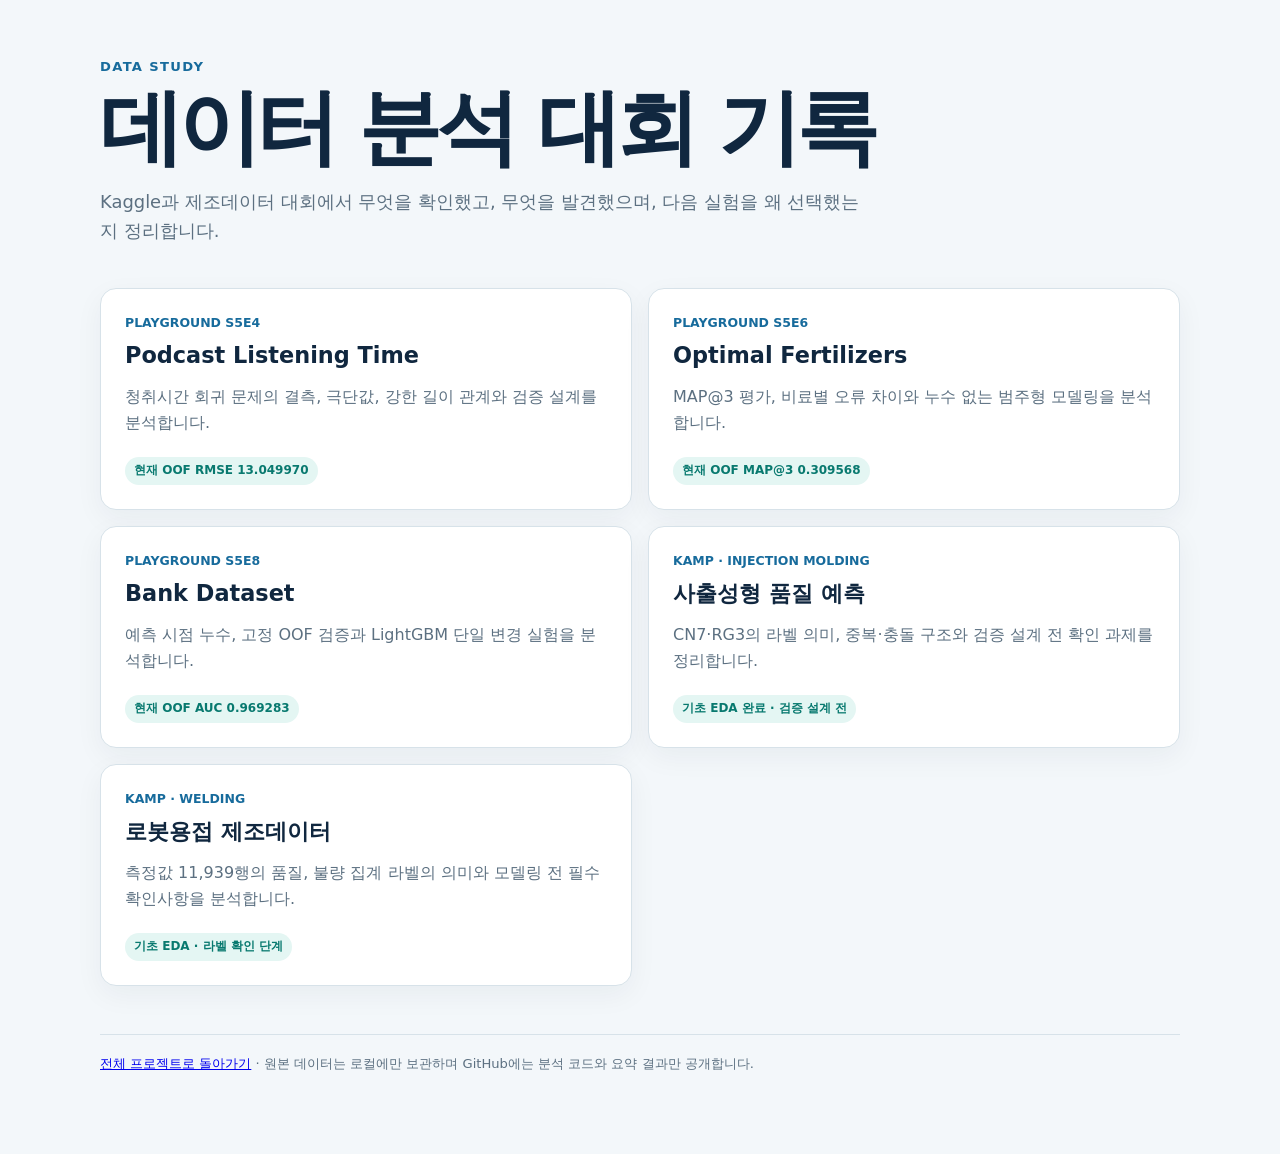
==== commit 9988e7b2: "Publish welding data EDA report" ====
--- a/docs/index.html
+++ b/docs/index.html
@@ -18,12 +18,13 @@
 <body><main>
   <div class="eyebrow">DATA STUDY</div>
   <h1>데이터 분석 대회 기록</h1>
-  <p class="lead">점수만 기록하지 않고 무엇을 확인했고, 무엇을 발견했으며, 다음 실험을 왜 선택했는지 대회별로 정리합니다.</p>
+  <p class="lead">Kaggle과 제조데이터 대회에서 무엇을 확인했고, 무엇을 발견했으며, 다음 실험을 왜 선택했는지 정리합니다.</p>
   <section class="grid" aria-label="대회 리포트">
     <a class="card" href="playground-series-s5e4/"><div class="tag">PLAYGROUND S5E4</div><h2>Podcast Listening Time</h2><p>청취시간 회귀 문제의 결측, 극단값, 강한 길이 관계와 검증 설계를 분석합니다.</p><span class="status">현재 OOF RMSE 13.049970</span></a>
     <a class="card" href="playground-series-s5e6/"><div class="tag">PLAYGROUND S5E6</div><h2>Optimal Fertilizers</h2><p>MAP@3 평가, 비료별 오류 차이와 누수 없는 범주형 모델링을 분석합니다.</p><span class="status">현재 OOF MAP@3 0.309568</span></a>
     <a class="card" href="bank/"><div class="tag">PLAYGROUND S5E8</div><h2>Bank Dataset</h2><p>예측 시점 누수, 고정 OOF 검증과 LightGBM 단일 변경 실험을 분석합니다.</p><span class="status">현재 OOF AUC 0.969283</span></a>
     <a class="card" href="kamp_data_1/"><div class="tag">KAMP · INJECTION MOLDING</div><h2>사출성형 품질 예측</h2><p>CN7·RG3의 라벨 의미, 중복·충돌 구조와 검증 설계 전 확인 과제를 정리합니다.</p><span class="status">기초 EDA 완료 · 검증 설계 전</span></a>
+    <a class="card" href="welding-manufacturing/"><div class="tag">KAMP · WELDING</div><h2>로봇용접 제조데이터</h2><p>측정값 11,939행의 품질, 불량 집계 라벨의 의미와 모델링 전 필수 확인사항을 분석합니다.</p><span class="status">기초 EDA · 라벨 확인 단계</span></a>
   </section>
   <footer><a href="https://yunseo326.github.io/">전체 프로젝트로 돌아가기</a> · 원본 데이터는 로컬에만 보관하며 GitHub에는 분석 코드와 요약 결과만 공개합니다.</footer>
 </main></body>
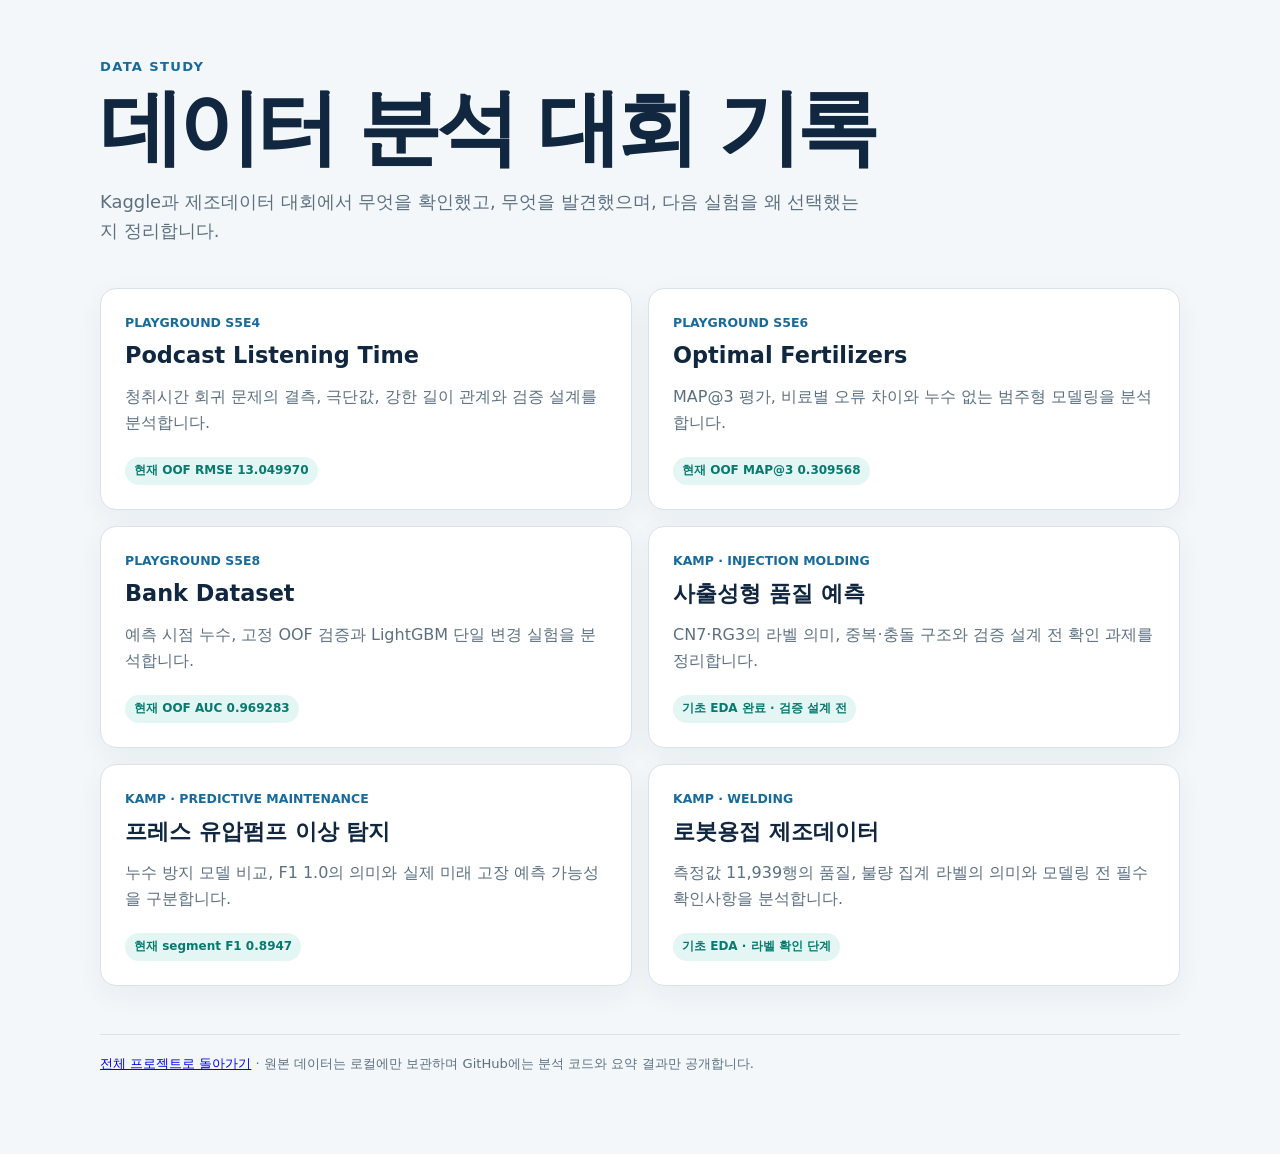
==== commit 0fe6e913: "Publish KAMP predictive maintenance report" ====
--- a/docs/index.html
+++ b/docs/index.html
@@ -24,6 +24,7 @@
     <a class="card" href="playground-series-s5e6/"><div class="tag">PLAYGROUND S5E6</div><h2>Optimal Fertilizers</h2><p>MAP@3 평가, 비료별 오류 차이와 누수 없는 범주형 모델링을 분석합니다.</p><span class="status">현재 OOF MAP@3 0.309568</span></a>
     <a class="card" href="bank/"><div class="tag">PLAYGROUND S5E8</div><h2>Bank Dataset</h2><p>예측 시점 누수, 고정 OOF 검증과 LightGBM 단일 변경 실험을 분석합니다.</p><span class="status">현재 OOF AUC 0.969283</span></a>
     <a class="card" href="kamp_data_1/"><div class="tag">KAMP · INJECTION MOLDING</div><h2>사출성형 품질 예측</h2><p>CN7·RG3의 라벨 의미, 중복·충돌 구조와 검증 설계 전 확인 과제를 정리합니다.</p><span class="status">기초 EDA 완료 · 검증 설계 전</span></a>
+    <a class="card" href="kamp_data_3/"><div class="tag">KAMP · PREDICTIVE MAINTENANCE</div><h2>프레스 유압펌프 이상 탐지</h2><p>누수 방지 모델 비교, F1 1.0의 의미와 실제 미래 고장 예측 가능성을 구분합니다.</p><span class="status">현재 segment F1 0.8947</span></a>
     <a class="card" href="welding-manufacturing/"><div class="tag">KAMP · WELDING</div><h2>로봇용접 제조데이터</h2><p>측정값 11,939행의 품질, 불량 집계 라벨의 의미와 모델링 전 필수 확인사항을 분석합니다.</p><span class="status">기초 EDA · 라벨 확인 단계</span></a>
   </section>
   <footer><a href="https://yunseo326.github.io/">전체 프로젝트로 돌아가기</a> · 원본 데이터는 로컬에만 보관하며 GitHub에는 분석 코드와 요약 결과만 공개합니다.</footer>
